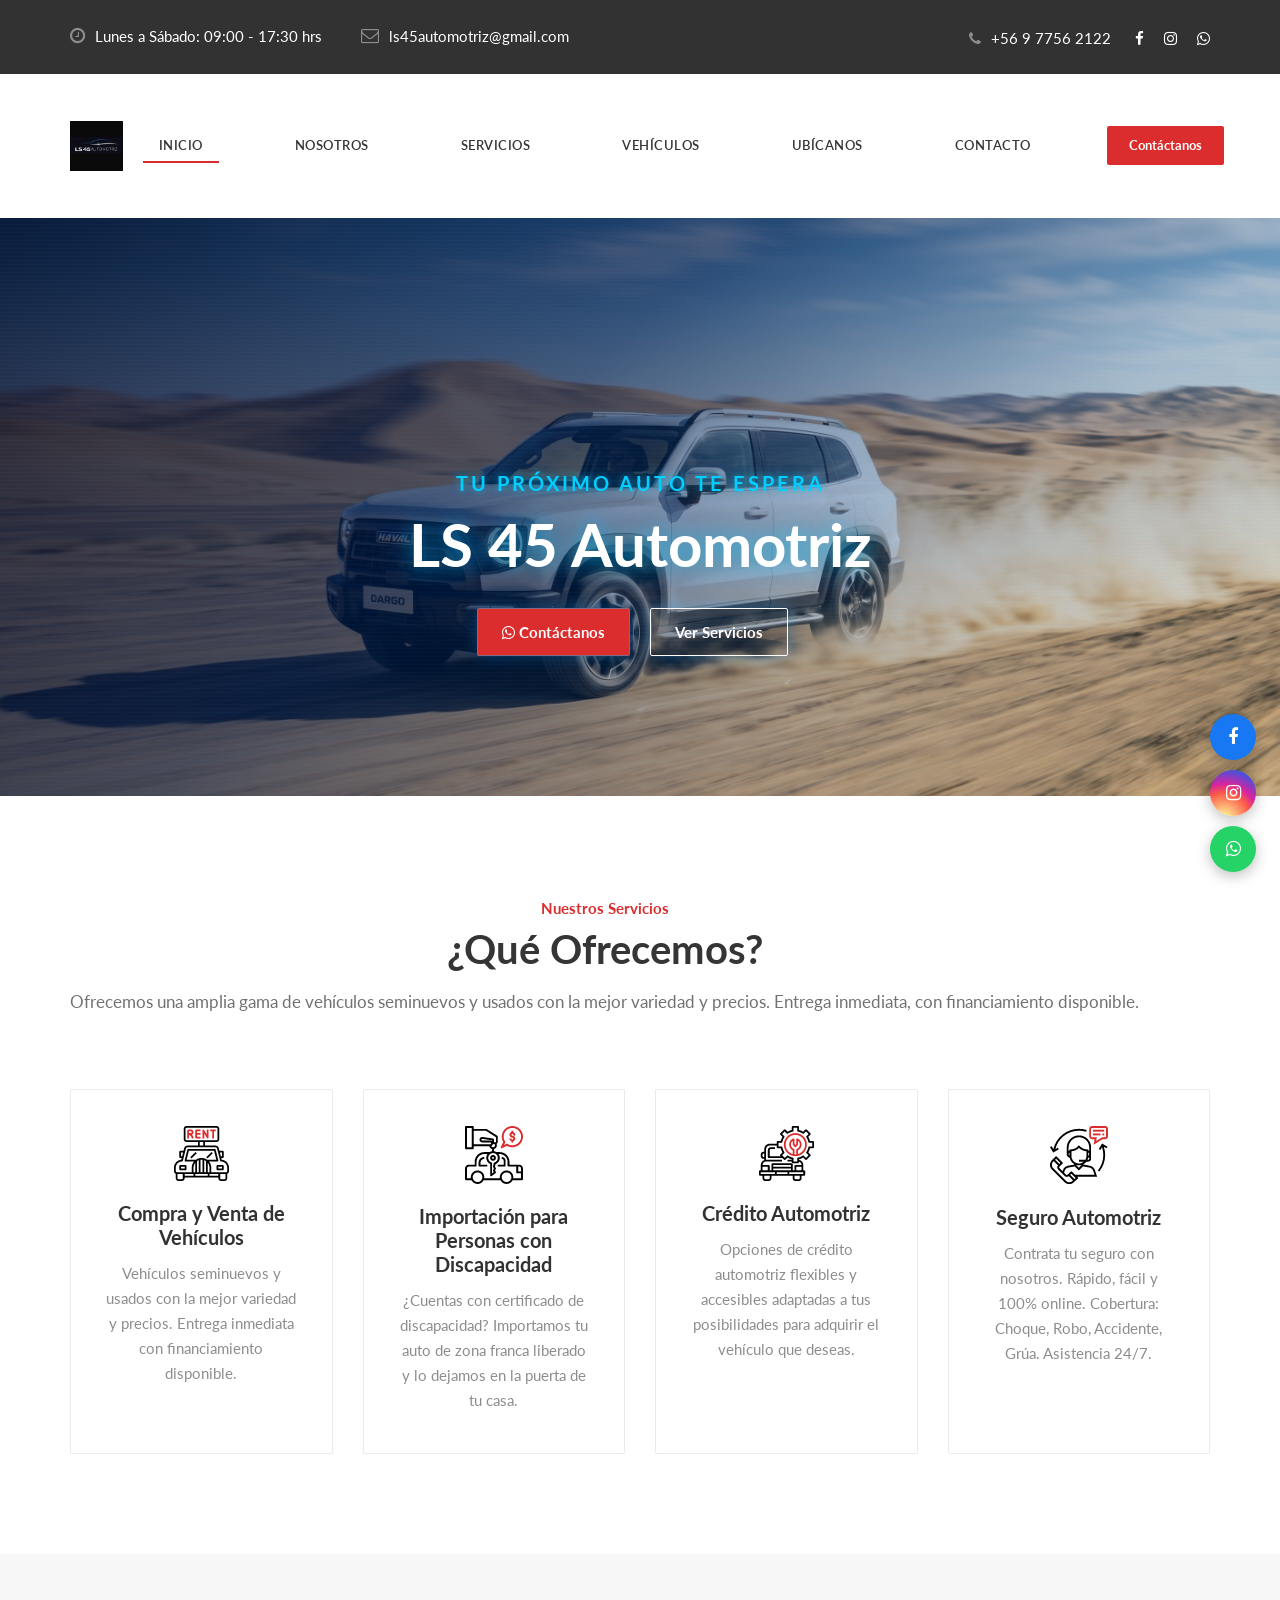
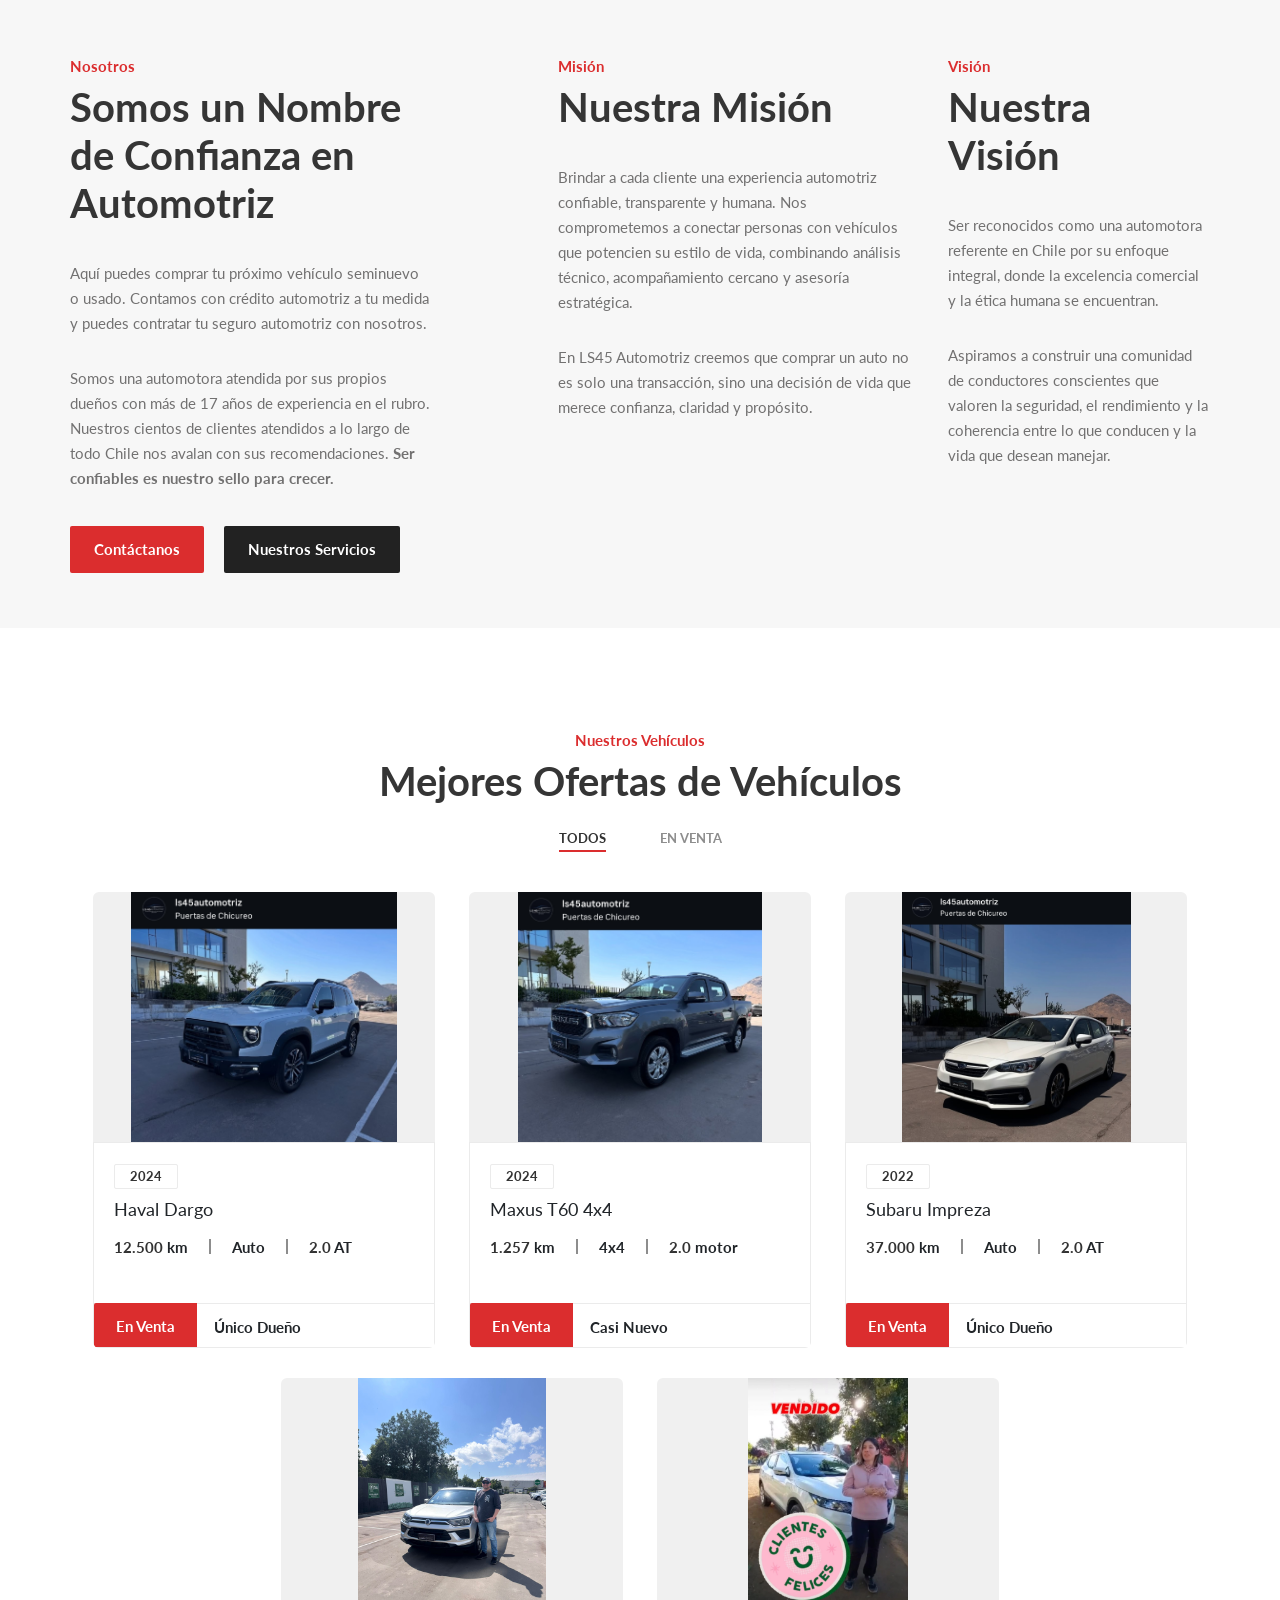
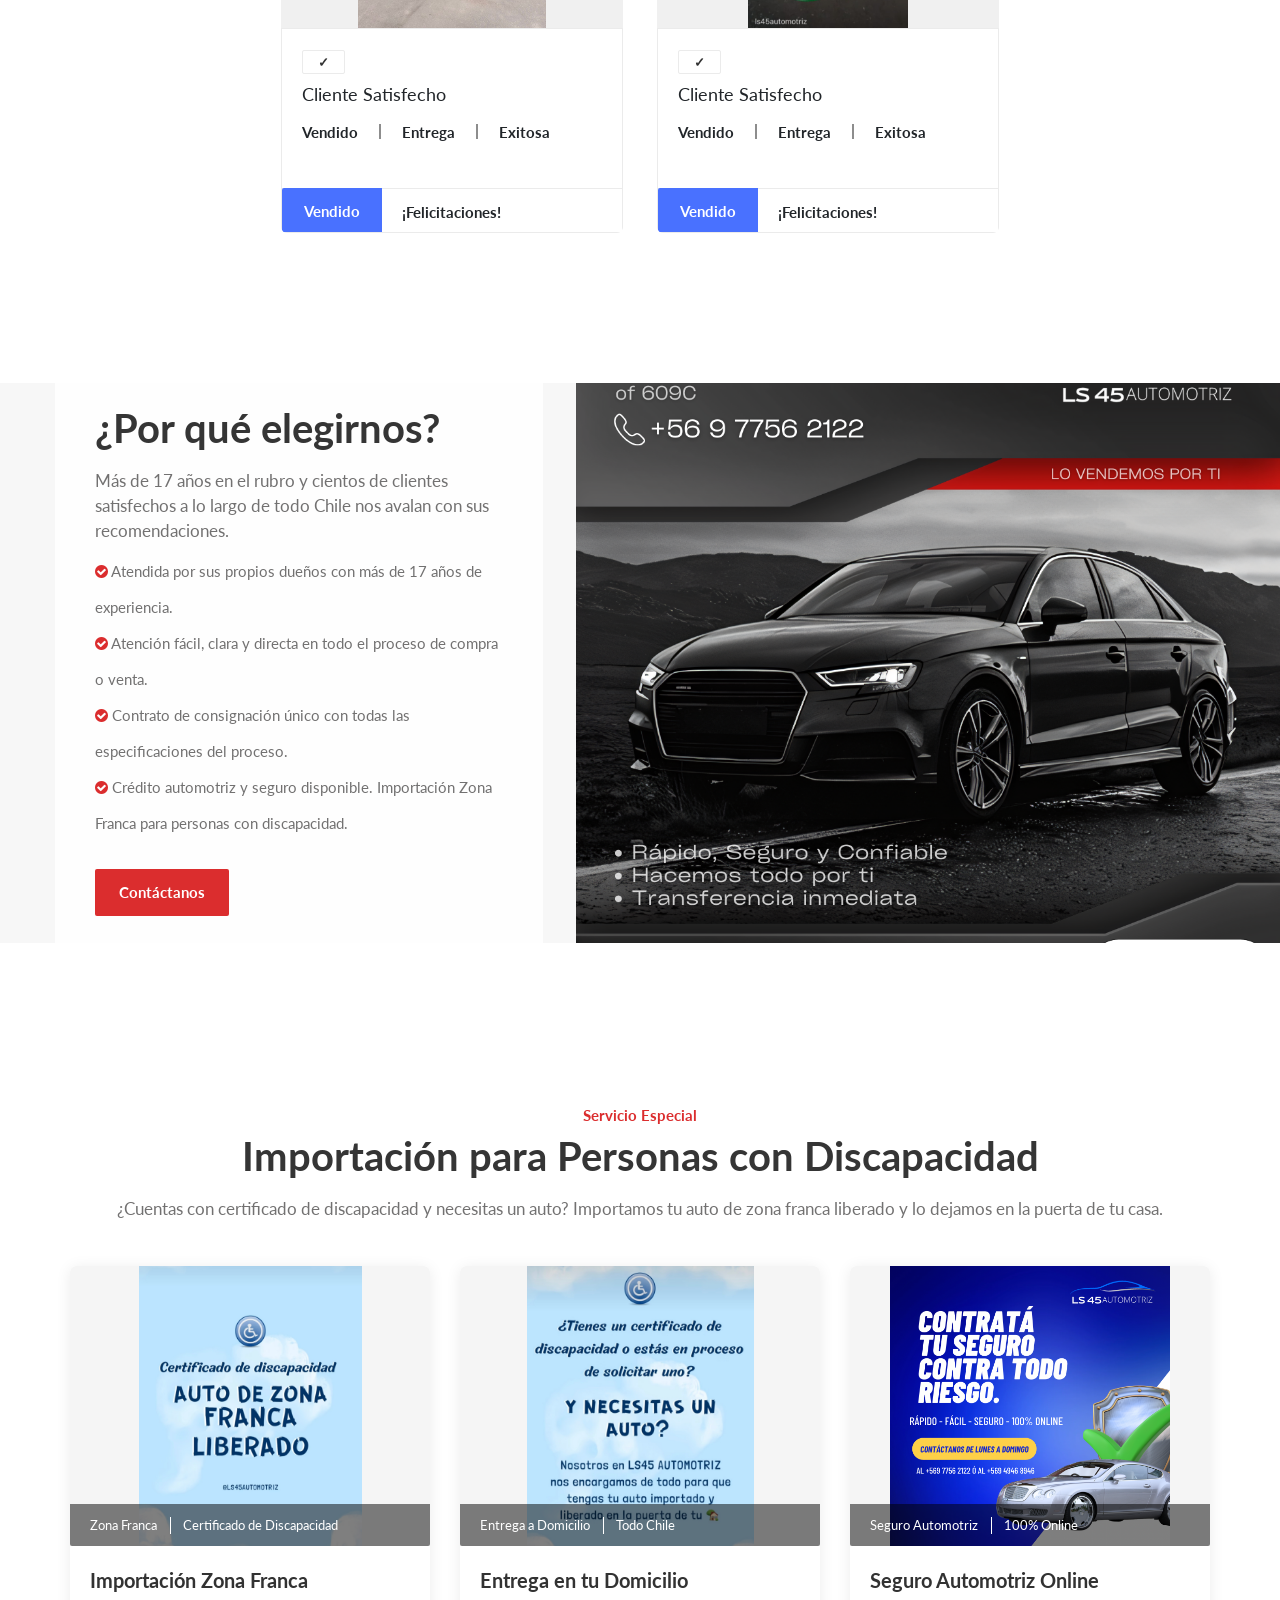
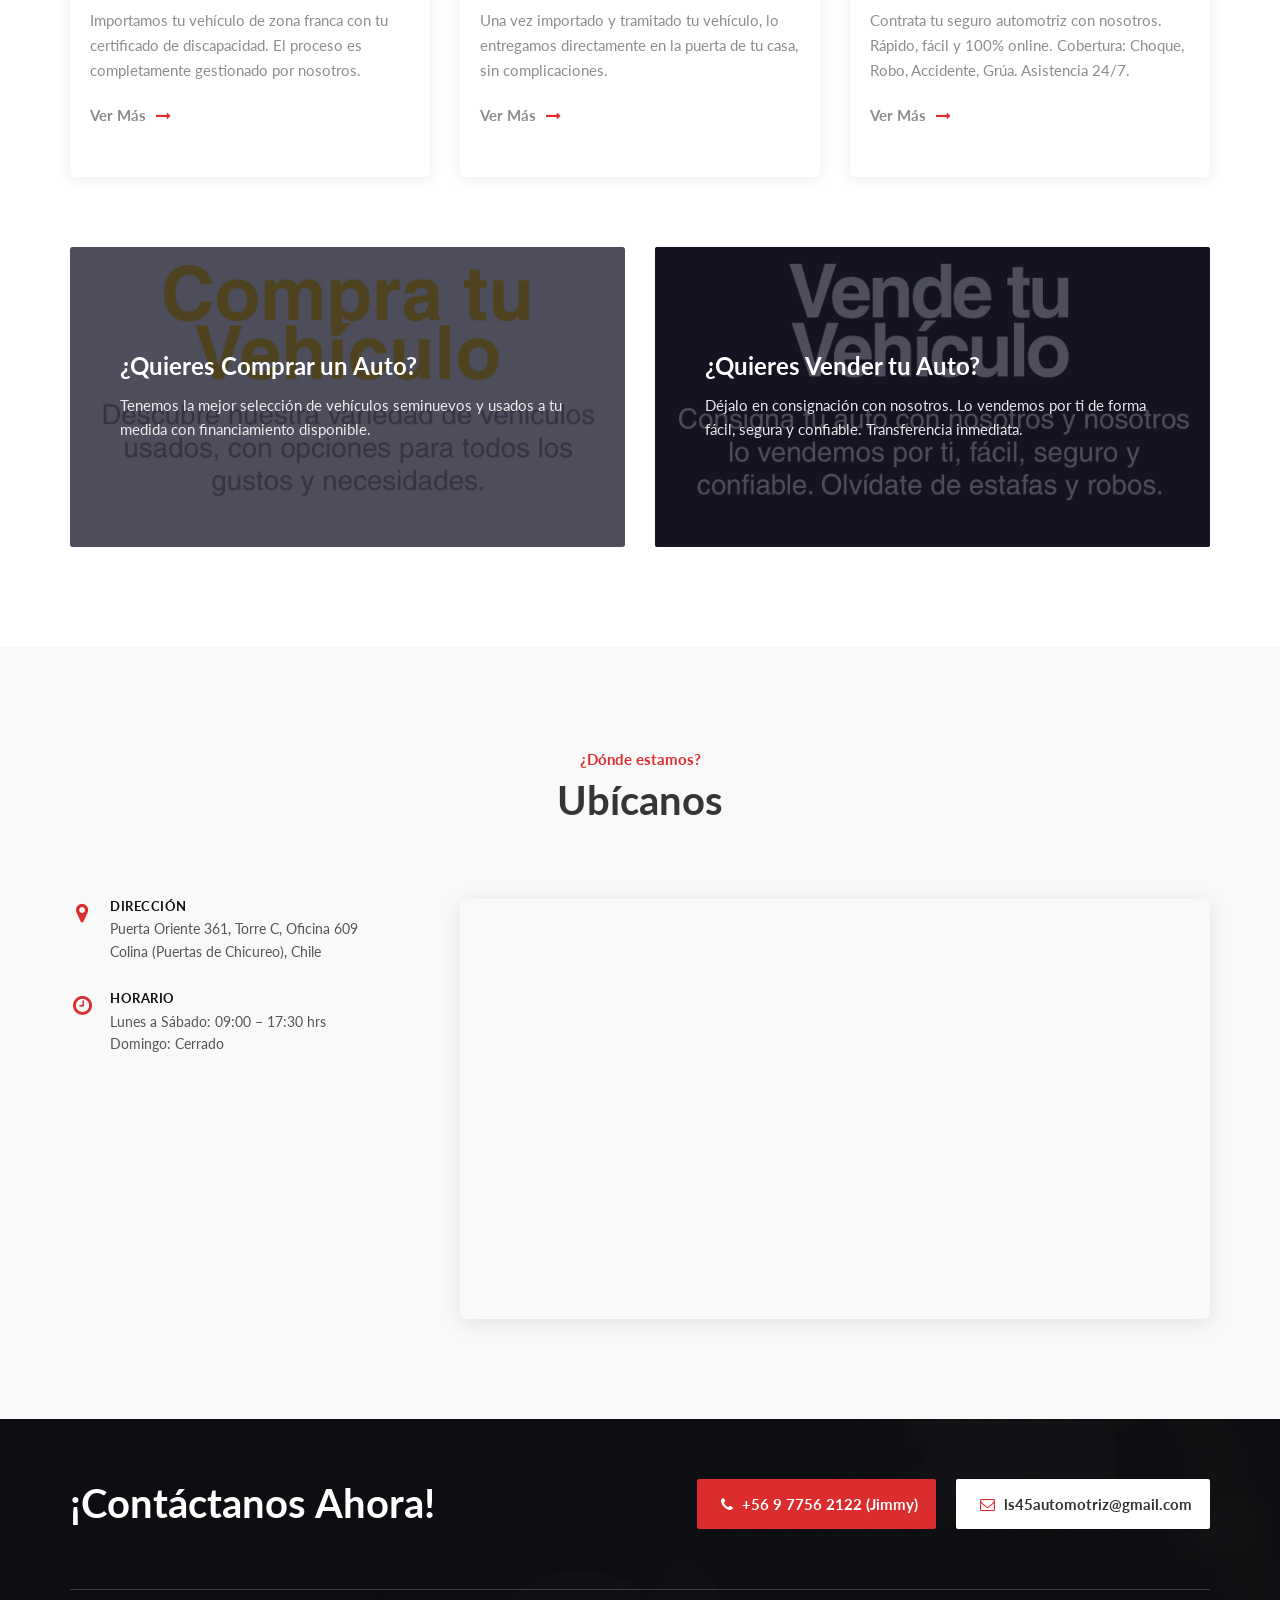
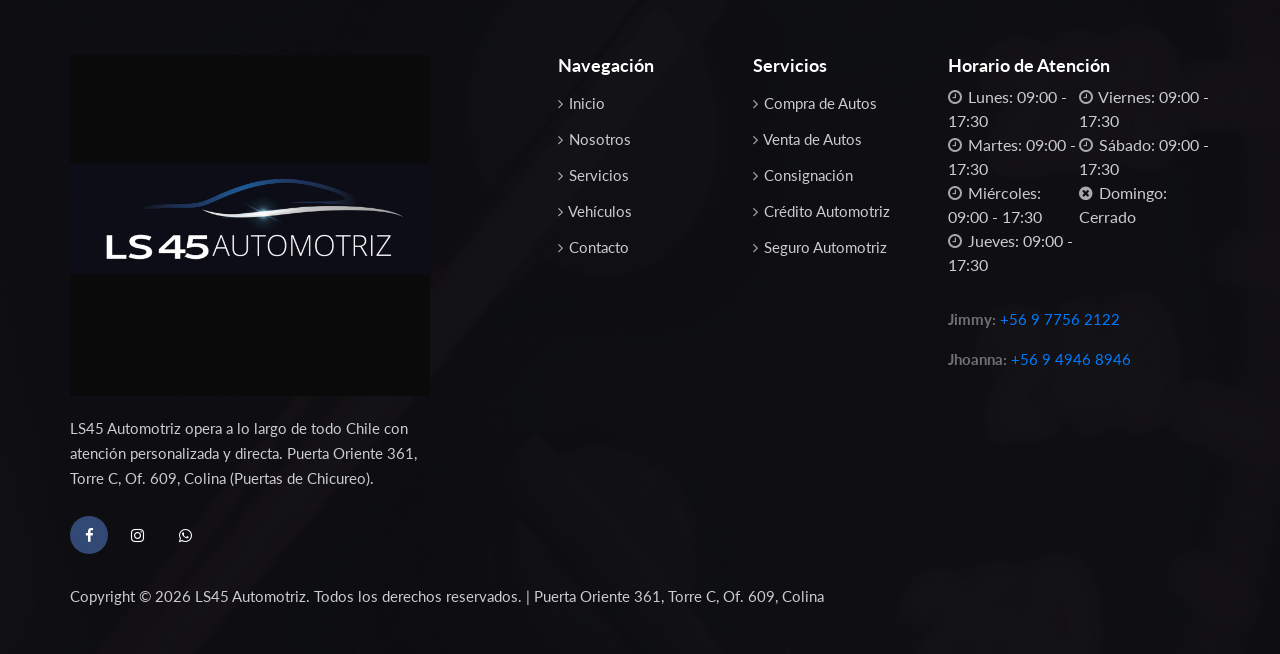
==== index.html @ c8052990 "Para Netlify" ====
<!DOCTYPE html>
<html lang="es">

<head>
    <meta charset="UTF-8">
    <meta name="description" content="LS45 Automotriz - Compra y venta de vehículos seminuevos y usados en Chile">
    <meta name="keywords" content="automotriz, autos, vehículos, seminuevos, usados, Chile, crédito automotriz">
    <meta name="viewport" content="width=device-width, initial-scale=1.0">
    <meta http-equiv="X-UA-Compatible" content="ie=edge">
    <title>LS45 Automotriz</title>

    <!-- Google Font -->
    <link href="https://fonts.googleapis.com/css2?family=Lato:wght@300;400;700;900&display=swap" rel="stylesheet">

    <!-- Css Styles -->
    <link rel="stylesheet" href="css/bootstrap.min.css" type="text/css">
    <link rel="stylesheet" href="css/font-awesome.min.css" type="text/css">
    <link rel="stylesheet" href="css/elegant-icons.css" type="text/css">
    <link rel="stylesheet" href="css/nice-select.css" type="text/css">
    <link rel="stylesheet" href="css/magnific-popup.css" type="text/css">
    <link rel="stylesheet" href="css/jquery-ui.min.css" type="text/css">
    <link rel="stylesheet" href="css/owl.carousel.min.css" type="text/css">
    <link rel="stylesheet" href="css/slicknav.min.css" type="text/css">
    <link rel="stylesheet" href="css/style.css" type="text/css">
    <link rel="stylesheet" href="css/ls45-custom.css" type="text/css">

</head>

<body>
    <!-- Page Preloder -->
    <div id="preloder">
        <div class="loader"></div>
    </div>

    <!-- Offcanvas Menu Begin -->
    <div class="offcanvas-menu-overlay"></div>
    <div class="offcanvas-menu-wrapper">
        <div class="offcanvas__widget">
            <a href="https://wa.me/56977562122"><i class="fa fa-whatsapp"></i></a>
            <a href="mailto:ls45automotriz@gmail.com"><i class="fa fa-envelope-o"></i></a>
        </div>
        <div class="offcanvas__logo">
            <a href="./index.html"><img src="img/logo-empresa.png" alt="LS45 Automotriz"></a>
        </div>
        <div id="mobile-menu-wrap"></div>
        <ul class="offcanvas__widget__add">
            <li><i class="fa fa-clock-o"></i> Lunes a Sábado: 09:00 - 17:30 hrs</li>
            <li><i class="fa fa-envelope-o"></i> ls45automotriz@gmail.com</li>
        </ul>
        <div class="offcanvas__phone__num">
            <i class="fa fa-phone"></i>
            <span>+56 9 7756 2122</span>
        </div>
        <div class="offcanvas__social">
            <a href="https://www.facebook.com/LS45Automotriz" target="_blank"><i class="fa fa-facebook"></i></a>
            <a href="https://www.instagram.com/ls45automotriz" target="_blank"><i class="fa fa-instagram"></i></a>
            <a href="https://wa.me/56977562122" target="_blank"><i class="fa fa-whatsapp"></i></a>
        </div>
    </div>
    <!-- Offcanvas Menu End -->

    <!-- Header Section Begin -->
    <header class="header">
        <div class="header__top">
            <div class="container">
                <div class="row">
                    <div class="col-lg-7">
                        <ul class="header__top__widget">
                            <li><i class="fa fa-clock-o"></i> Lunes a Sábado: 09:00 - 17:30 hrs</li>
                            <li><i class="fa fa-envelope-o"></i> ls45automotriz@gmail.com</li>
                        </ul>
                    </div>
                    <div class="col-lg-5">
                        <div class="header__top__right">
                            <div class="header__top__phone">
                                <i class="fa fa-phone"></i>
                                <span>+56 9 7756 2122</span>
                            </div>
                            <div class="header__top__social">
                                <a href="https://www.facebook.com/LS45Automotriz" target="_blank"><i
                                        class="fa fa-facebook"></i></a>
                                <a href="https://www.instagram.com/ls45automotriz" target="_blank"><i
                                        class="fa fa-instagram"></i></a>
                                <a href="https://wa.me/56977562122" target="_blank"><i class="fa fa-whatsapp"></i></a>
                            </div>
                        </div>
                    </div>
                </div>
            </div>
        </div>
        <div class="container">
            <div class="row">
                <div class="col-lg-2">
                    <div class="header__logo">
                        <a href="./index.html"><img src="img/logo-empresa.png" alt="LS45 Automotriz"></a>
                    </div>
                </div>
                <div class="col-lg-10">
                    <div class="header__nav">
                        <nav class="header__menu">
                            <ul>
                                <li class="active"><a href="#inicio">Inicio</a></li>
                                <li><a href="#nosotros">Nosotros</a></li>
                                <li><a href="#servicios">Servicios</a></li>
                                <li><a href="#vehiculos">Vehículos</a></li>
                                <li><a href="#ubicanos">Ubícanos</a></li>
                                <li><a href="#contacto">Contacto</a></li>
                            </ul>
                        </nav>
                        <div class="header__nav__widget">
                            <a href="https://wa.me/56977562122" target="_blank" class="primary-btn">Contáctanos</a>
                        </div>
                    </div>
                </div>
            </div>
            <div class="canvas__open">
                <span class="fa fa-bars"></span>
            </div>
        </div>
    </header>
    <!-- Header Section End -->

    <!-- Hero Section Begin -->
    <section id="inicio" class="hero spad set-bg" data-setbg="img/hero-bg.png">
        <div class="container">
            <div class="row justify-content-center">
                <div class="col-lg-8 text-center">
                    <div class="hero__text">
                        <div class="hero__text__title">
                            <span>TU PRÓXIMO AUTO TE ESPERA</span>
                            <h2>LS 45 Automotriz</h2>
                        </div>
                        <!-- <div class="hero__text__price">
                            <div class="car-model"><em>"No se trata de autos, se trata de personas"</em></div>
                            <h2>+17<span> años de experiencia</span></h2>
                        </div> -->
                        <a href="https://wa.me/56977562122" target="_blank" class="primary-btn"><i
                                class="fa fa-whatsapp"></i> Contáctanos</a>
                        <a href="#servicios" class="primary-btn more-btn">Ver Servicios</a>
                    </div>
                </div>
            </div>
        </div>
    </section>
    <!-- Hero Section End -->

    <!-- Services Section Begin -->
    <section id="servicios" class="services spad">
        <div class="container">
            <div class="row">
                <div class="col-lg-12">
                    <div class="section-title">
                        <span>Nuestros Servicios</span>
                        <h2>¿Qué Ofrecemos?</h2>
                        <p>Ofrecemos una amplia gama de vehículos seminuevos y usados con la mejor variedad y precios.
                            Entrega inmediata, con financiamiento disponible.</p>
                    </div>
                </div>
            </div>
            <div class="row">
                <div class="col-lg-3 col-md-6 col-sm-6">
                    <div class="services__item">
                        <img src="img/services/services-1.png" alt="Compra y Venta">
                        <h5>Compra y Venta de Vehículos</h5>
                        <p>Vehículos seminuevos y usados con la mejor variedad y precios. Entrega inmediata con
                            financiamiento disponible.</p>
                    </div>
                </div>
                <div class="col-lg-3 col-md-6 col-sm-6">
                    <div class="services__item">
                        <img src="img/services/services-2.png" alt="Importación Zona Franca">
                        <h5>Importación para Personas con Discapacidad</h5>
                        <p>¿Cuentas con certificado de discapacidad? Importamos tu auto de zona franca liberado y lo
                            dejamos en la puerta de tu casa.</p>
                    </div>
                </div>
                <div class="col-lg-3 col-md-6 col-sm-6">
                    <div class="services__item">
                        <img src="img/services/services-3.png" alt="Crédito Automotriz">
                        <h5>Crédito Automotriz</h5>
                        <p>Opciones de crédito automotriz flexibles y accesibles adaptadas a tus posibilidades para
                            adquirir el vehículo que deseas.</p>
                    </div>
                </div>
                <div class="col-lg-3 col-md-6 col-sm-6">
                    <div class="services__item">
                        <img src="img/services/services-4.png" alt="Seguro Automotriz">
                        <h5>Seguro Automotriz</h5>
                        <p>Contrata tu seguro con nosotros. Rápido, fácil y 100% online. Cobertura: Choque, Robo,
                            Accidente, Grúa. Asistencia 24/7.</p>
                    </div>
                </div>
            </div>
        </div>
    </section>
    <!-- Services Section End -->

    <!-- Feature Section Begin (Nosotros) -->
    <section id="nosotros" class="feature spad">
        <div class="container">
            <div class="row">
                <div class="col-lg-4">
                    <div class="feature__text">
                        <div class="section-title">
                            <span>Nosotros</span>
                            <h2>Somos un Nombre de Confianza en Automotriz</h2>
                        </div>
                        <div class="feature__text__desc">
                            <p>Aquí puedes comprar tu próximo vehículo seminuevo o usado. Contamos con crédito
                                automotriz a tu medida y puedes contratar tu seguro automotriz con nosotros.</p>
                            <p>Somos una automotora atendida por sus propios dueños con más de 17 años de experiencia en
                                el rubro. Nuestros cientos de clientes atendidos a lo largo de todo Chile nos avalan con
                                sus recomendaciones. <strong>Ser confiables es nuestro sello para crecer.</strong></p>
                        </div>
                        <div class="feature__text__btn">
                            <a href="#contacto" class="primary-btn">Contáctanos</a>
                            <a href="#servicios" class="primary-btn partner-btn">Nuestros Servicios</a>
                        </div>
                    </div>
                </div>
                <div class="col-lg-4 offset-lg-1">
                    <div class="feature__text">
                        <div class="section-title">
                            <span>Misión</span>
                            <h2>Nuestra Misión</h2>
                        </div>
                        <div class="feature__text__desc">
                            <p>Brindar a cada cliente una experiencia automotriz confiable, transparente y humana. Nos
                                comprometemos a conectar personas con vehículos que potencien su estilo de vida,
                                combinando análisis técnico, acompañamiento cercano y asesoría estratégica.</p>
                            <p>En LS45 Automotriz creemos que comprar un auto no es solo una transacción, sino una
                                decisión de vida que merece confianza, claridad y propósito.</p>
                        </div>
                    </div>
                </div>
                <div class="col-lg-3">
                    <div class="feature__text">
                        <div class="section-title">
                            <span>Visión</span>
                            <h2>Nuestra Visión</h2>
                        </div>
                        <div class="feature__text__desc">
                            <p>Ser reconocidos como una automotora referente en Chile por su enfoque integral, donde la
                                excelencia comercial y la ética humana se encuentran.</p>
                            <p>Aspiramos a construir una comunidad de conductores conscientes que valoren la seguridad,
                                el rendimiento y la coherencia entre lo que conducen y la vida que desean manejar.</p>
                        </div>
                    </div>
                </div>
            </div>
        </div>
    </section>
    <!-- Feature Section End -->

    <!-- Car Section Begin -->
    <section id="vehiculos" class="car spad">
        <div class="container">
            <div class="row">
                <div class="col-lg-12">
                    <div class="section-title">
                        <span>Nuestros Vehículos</span>
                        <h2>Mejores Ofertas de Vehículos</h2>
                    </div>
                    <ul class="filter__controls">
                        <li class="active" data-filter="*">Todos</li>
                        <li data-filter=".sale">En Venta</li>
                    </ul>
                </div>
            </div>
            <div class="car-filter">
                <!-- Haval Dargo -->
                <div class="card-venta mix sale">
                    <a href="img/haval.png" class="car-lightbox car__item" data-mfp-src="img/haval.png" title="Haval Dargo &mdash; 2024 | 12.500 km | 2.0 AT">
                        <div class="car__item__pic">
                            <img src="img/haval.png" alt="Haval Dargo">
                            <div class="car__item__pic__overlay"><i class="fa fa-search-plus"></i></div>
                        </div>
                        <div class="car__item__text">
                            <div class="car__item__text__inner">
                                <div class="label-date">2024</div>
                                <h5>Haval Dargo</h5>
                                <ul>
                                    <li><span>12.500</span> km</li>
                                    <li>Auto</li>
                                    <li><span>2.0</span> AT</li>
                                </ul>
                            </div>
                            <div class="car__item__price">
                                <span class="car-option sale">En Venta</span>
                                <h6>Único Dueño</h6>
                            </div>
                        </div>
                    </a>
                </div>
                <!-- Maxus T60 -->
                <div class="card-venta mix sale">
                    <a href="img/maxus.png" class="car-lightbox car__item" data-mfp-src="img/maxus.png" title="Maxus T60 4x4 &mdash; 2024 | 1.257 km | 2.0">
                        <div class="car__item__pic">
                            <img src="img/maxus.png" alt="Maxus T60">
                            <div class="car__item__pic__overlay"><i class="fa fa-search-plus"></i></div>
                        </div>
                        <div class="car__item__text">
                            <div class="car__item__text__inner">
                                <div class="label-date">2024</div>
                                <h5>Maxus T60 4x4</h5>
                                <ul>
                                    <li><span>1.257</span> km</li>
                                    <li>4x4</li>
                                    <li><span>2.0</span> motor</li>
                                </ul>
                            </div>
                            <div class="car__item__price">
                                <span class="car-option sale">En Venta</span>
                                <h6>Casi Nuevo</h6>
                            </div>
                        </div>
                    </a>
                </div>
                <!-- Subaru Impreza -->
                <div class="card-venta mix sale">
                    <a href="img/subaru.png" class="car-lightbox car__item" data-mfp-src="img/subaru.png" title="Subaru Impreza &mdash; 2022 | 37.000 km | 2.0 AT">
                        <div class="car__item__pic">
                            <img src="img/subaru.png" alt="Subaru Impreza">
                            <div class="car__item__pic__overlay"><i class="fa fa-search-plus"></i></div>
                        </div>
                        <div class="car__item__text">
                            <div class="car__item__text__inner">
                                <div class="label-date">2022</div>
                                <h5>Subaru Impreza</h5>
                                <ul>
                                    <li><span>37.000</span> km</li>
                                    <li>Auto</li>
                                    <li><span>2.0</span> AT</li>
                                </ul>
                            </div>
                            <div class="car__item__price">
                                <span class="car-option sale">En Venta</span>
                                <h6>Único Dueño</h6>
                            </div>
                        </div>
                    </a>
                </div>
                <!-- Cliente 1 -->
                <div class="card-vendido mix">
                    <a href="img/cliente-1.png" class="car-lightbox car__item" data-mfp-src="img/cliente-1.png" title="Cliente Satisfecho &mdash; Entrega Exitosa">
                        <div class="car__item__pic">
                            <img src="img/cliente-1.png" alt="Cliente satisfecho">
                            <div class="car__item__pic__overlay"><i class="fa fa-search-plus"></i></div>
                        </div>
                        <div class="car__item__text">
                            <div class="car__item__text__inner">
                                <div class="label-date">✓</div>
                                <h5>Cliente Satisfecho</h5>
                                <ul>
                                    <li>Vendido</li>
                                    <li>Entrega</li>
                                    <li>Exitosa</li>
                                </ul>
                            </div>
                            <div class="car__item__price">
                                <span class="car-option">Vendido</span>
                                <h6>¡Felicitaciones!</h6>
                            </div>
                        </div>
                    </a>
                </div>
                <!-- Cliente 2 -->
                <div class="card-vendido mix">
                    <a href="img/cliente-2.png" class="car-lightbox car__item" data-mfp-src="img/cliente-2.png" title="Cliente Satisfecho &mdash; Entrega Exitosa">
                        <div class="car__item__pic">
                            <img src="img/cliente-2.png" alt="Cliente satisfecho">
                            <div class="car__item__pic__overlay"><i class="fa fa-search-plus"></i></div>
                        </div>
                        <div class="car__item__text">
                            <div class="car__item__text__inner">
                                <div class="label-date">✓</div>
                                <h5>Cliente Satisfecho</h5>
                                <ul>
                                    <li>Vendido</li>
                                    <li>Entrega</li>
                                    <li>Exitosa</li>
                                </ul>
                            </div>
                            <div class="car__item__price">
                                <span class="car-option">Vendido</span>
                                <h6>¡Felicitaciones!</h6>
                            </div>
                        </div>
                    </a>
                </div>
            </div>
        </div>
    </section>
    <!-- Car Section End -->

    <!-- Chooseus Section Begin -->
    <section class="chooseus spad">
        <div class="container">
            <div class="row">
                <div class="col-lg-5">
                    <div class="chooseus__text">
                        <div class="section-title">
                            <h2>¿Por qué elegirnos?</h2>
                            <p>Más de 17 años en el rubro y cientos de clientes satisfechos a lo largo de todo Chile nos
                                avalan con sus recomendaciones.</p>
                        </div>
                        <ul>
                            <li><i class="fa fa-check-circle"></i> Atendida por sus propios dueños con más de 17 años de
                                experiencia.</li>
                            <li><i class="fa fa-check-circle"></i> Atención fácil, clara y directa en todo el proceso de
                                compra o venta.</li>
                            <li><i class="fa fa-check-circle"></i> Contrato de consignación único con todas las
                                especificaciones del proceso.</li>
                            <li><i class="fa fa-check-circle"></i> Crédito automotriz y seguro disponible. Importación
                                Zona Franca para personas con discapacidad.</li>
                        </ul>
                        <a href="#contacto" class="primary-btn">Contáctanos</a>
                    </div>
                </div>
            </div>
        </div>
        <div class="chooseus__video set-bg" data-setbg="img/chooseus.png"></div>
    </section>
    <!-- Chooseus Section End -->

    <!-- Importación Zona Franca Section Begin -->
    <section id="importacion" class="latest spad">
        <div class="container">
            <div class="row">
                <div class="col-lg-12">
                    <div class="section-title">
                        <span>Servicio Especial</span>
                        <h2>Importación para Personas con Discapacidad</h2>
                        <p>¿Cuentas con certificado de discapacidad y necesitas un auto? Importamos tu auto de zona
                            franca liberado y lo dejamos en la puerta de tu casa.</p>
                    </div>
                </div>
            </div>
            <div class="row">
                <div class="col-lg-4 col-md-6">
                    <div class="latest__blog__item">
                        <div class="latest__blog__item__pic set-bg" data-setbg="img/zona-franca-1.png">
                            <ul>
                                <li>Zona Franca</li>
                                <li>Certificado de Discapacidad</li>
                            </ul>
                        </div>
                        <div class="latest__blog__item__text">
                            <h5>Importación Zona Franca</h5>
                            <p>Importamos tu vehículo de zona franca con tu certificado de discapacidad. El proceso es
                                completamente gestionado por nosotros.</p>
                            <a href="#contacto">Ver Más <i class="fa fa-long-arrow-right"></i></a>
                        </div>
                    </div>
                </div>
                <div class="col-lg-4 col-md-6">
                    <div class="latest__blog__item">
                        <div class="latest__blog__item__pic set-bg" data-setbg="img/zona-franca-2.png">
                            <ul>
                                <li>Entrega a Domicilio</li>
                                <li>Todo Chile</li>
                            </ul>
                        </div>
                        <div class="latest__blog__item__text">
                            <h5>Entrega en tu Domicilio</h5>
                            <p>Una vez importado y tramitado tu vehículo, lo entregamos directamente en la puerta de tu
                                casa, sin complicaciones.</p>
                            <a href="#contacto">Ver Más <i class="fa fa-long-arrow-right"></i></a>
                        </div>
                    </div>
                </div>
                <div class="col-lg-4 col-md-6">
                    <div class="latest__blog__item">
                        <div class="latest__blog__item__pic set-bg" data-setbg="img/contrata-tu-seguro.png">
                            <ul>
                                <li>Seguro Automotriz</li>
                                <li>100% Online</li>
                            </ul>
                        </div>
                        <div class="latest__blog__item__text">
                            <h5>Seguro Automotriz Online</h5>
                            <p>Contrata tu seguro automotriz con nosotros. Rápido, fácil y 100% online. Cobertura:
                                Choque, Robo, Accidente, Grúa. Asistencia 24/7.</p>
                            <a href="#contacto">Ver Más <i class="fa fa-long-arrow-right"></i></a>
                        </div>
                    </div>
                </div>
            </div>
        </div>
    </section>
    <!-- Importación Zona Franca Section End -->

    <!-- CTA Begin -->
    <div class="cta">
        <div class="container">
            <div class="row">
                <div class="col-lg-6 col-md-6">
                    <div class="cta__item set-bg" data-setbg="img/cta/compra-tu-vehiculo.png">
                        <h4>¿Quieres Comprar un Auto?</h4>
                        <p>Tenemos la mejor selección de vehículos seminuevos y usados a tu medida con financiamiento
                            disponible.</p>
                    </div>
                </div>
                <div class="col-lg-6 col-md-6">
                    <div class="cta__item set-bg" data-setbg="img/cta/vende-tu-vehiculo.png">
                        <h4>¿Quieres Vender tu Auto?</h4>
                        <p>Déjalo en consignación con nosotros. Lo vendemos por ti de forma fácil, segura y confiable.
                            Transferencia inmediata.</p>
                    </div>
                </div>
            </div>
        </div>
    </div>
    <!-- CTA End -->

    <!-- Ubícanos Section Begin -->
    <section id="ubicanos" class="ubicanos spad">
        <div class="container">
            <div class="row">
                <div class="col-lg-12">
                    <div class="section-title">
                        <span>¿Dónde estamos?</span>
                        <h2>Ubícanos</h2>
                    </div>
                </div>
            </div>
            <div class="row align-items-start">
                <div class="col-lg-4 col-md-5">
                    <div class="ubicanos__info">
                        <div class="ubicanos__info__item">
                            <i class="fa fa-map-marker"></i>
                            <div>
                                <h6>Dirección</h6>
                                <p>Puerta Oriente 361, Torre C, Oficina 609<br>Colina (Puertas de Chicureo), Chile</p>
                            </div>
                        </div>
                        <div class="ubicanos__info__item">
                            <i class="fa fa-clock-o"></i>
                            <div>
                                <h6>Horario</h6>
                                <p>Lunes a Sábado: 09:00 – 17:30 hrs<br>Domingo: Cerrado</p>
                            </div>
                        </div>
                    </div>
                </div>
                <div class="col-lg-8 col-md-7">
                    <div class="ubicanos__map">
                        <iframe
                            src="https://www.google.com/maps/embed?pb=!1m18!1m12!1m3!1d3328.0!2d-70.6!3d-33.1!2m3!1f0!2f0!3f0!3m2!1i1024!2i768!4f13.1!3m3!1m2!1s0x0%3A0x0!2sPuerta+Oriente+361+Torre+C+Oficina+609+Colina+Chile!5e0!3m2!1ses!2scl!4v1"
                            width="100%"
                            height="420"
                            style="border:0;"
                            allowfullscreen=""
                            loading="lazy">
                        </iframe>
                    </div>
                </div>
            </div>
        </div>
    </section>
    <!-- Ubícanos Section End -->

    <!-- Footer Section Begin -->
    <footer id="contacto" class="footer set-bg" data-setbg="img/footer-bg.png"
        style="background-image: url('img/footer-bg.png'); background-size: cover; background-position: center;">
        <div class="container">
            <div class="footer__contact">
                <div class="row">
                    <div class="col-lg-6 col-md-6">
                        <div class="footer__contact__title">
                            <h2>¡Contáctanos Ahora!</h2>
                        </div>
                    </div>
                    <div class="col-lg-6 col-md-6">
                        <div class="footer__contact__option">
                            <div class="option__item"><i class="fa fa-phone"></i> +56 9 7756 2122 (Jimmy)</div>
                            <div class="option__item email"><i class="fa fa-envelope-o"></i> ls45automotriz@gmail.com
                            </div>
                        </div>
                    </div>
                </div>
            </div>
            <div class="row">
                <div class="col-lg-4 col-md-4">
                    <div class="footer__about">
                        <div class="footer__logo">
                            <a href="#"><img src="img/logo-empresa.png" alt="LS45 Automotriz"></a>
                        </div>
                        <p>LS45 Automotriz opera a lo largo de todo Chile con atención personalizada y directa. Puerta
                            Oriente 361, Torre C, Of. 609, Colina (Puertas de Chicureo).</p>
                        <div class="footer__social">
                            <a href="https://www.facebook.com/LS45Automotriz" target="_blank" class="facebook"><i
                                    class="fa fa-facebook"></i></a>
                            <a href="https://www.instagram.com/ls45automotriz" target="_blank"><i
                                    class="fa fa-instagram"></i></a>
                            <a href="https://wa.me/56977562122" target="_blank"><i class="fa fa-whatsapp"></i></a>
                        </div>
                    </div>
                </div>
                <div class="col-lg-2 offset-lg-1 col-md-3">
                    <div class="footer__widget">
                        <h5>Navegación</h5>
                        <ul>
                            <li><a href="#inicio"><i class="fa fa-angle-right"></i> Inicio</a></li>
                            <li><a href="#nosotros"><i class="fa fa-angle-right"></i> Nosotros</a></li>
                            <li><a href="#servicios"><i class="fa fa-angle-right"></i> Servicios</a></li>
                            <li><a href="#vehiculos"><i class="fa fa-angle-right"></i> Vehículos</a></li>
                            <li><a href="#contacto"><i class="fa fa-angle-right"></i> Contacto</a></li>
                        </ul>
                    </div>
                </div>
                <div class="col-lg-2 col-md-3">
                    <div class="footer__widget">
                        <h5>Servicios</h5>
                        <ul>
                            <li><a href="#servicios"><i class="fa fa-angle-right"></i> Compra de Autos</a></li>
                            <li><a href="#servicios"><i class="fa fa-angle-right"></i> Venta de Autos</a></li>
                            <li><a href="#servicios"><i class="fa fa-angle-right"></i> Consignación</a></li>
                            <li><a href="#servicios"><i class="fa fa-angle-right"></i> Crédito Automotriz</a></li>
                            <li><a href="#servicios"><i class="fa fa-angle-right"></i> Seguro Automotriz</a></li>
                        </ul>
                    </div>
                </div>
                <div class="col-lg-3 col-md-6">
                    <div class="footer__brand">
                        <h5>Horario de Atención</h5>
                        <ul>
                            <li><i class="fa fa-clock-o"></i> Lunes: 09:00 - 17:30</li>
                            <li><i class="fa fa-clock-o"></i> Martes: 09:00 - 17:30</li>
                            <li><i class="fa fa-clock-o"></i> Miércoles: 09:00 - 17:30</li>
                            <li><i class="fa fa-clock-o"></i> Jueves: 09:00 - 17:30</li>
                        </ul>
                        <ul>
                            <li><i class="fa fa-clock-o"></i> Viernes: 09:00 - 17:30</li>
                            <li><i class="fa fa-clock-o"></i> Sábado: 09:00 - 17:30</li>
                            <li><i class="fa fa-times-circle"></i> Domingo: Cerrado</li>
                        </ul>
                        <br>

                    </div>
                    <p><strong>Jimmy:</strong> <a href="https://wa.me/56977562122">+56 9 7756 2122</a></p>
                    <p><strong>Jhoanna:</strong> <a href="https://wa.me/56949468946">+56 9 4946 8946</a></p>
                </div>
            </div>
            <div class="footer__copyright__text">
                <p>Copyright &copy; 2026 LS45 Automotriz. Todos los derechos reservados. | Puerta Oriente 361, Torre C,
                    Of. 609, Colina</p>
            </div>
        </div>
    </footer>
    <!-- Footer Section End -->

    <!-- Floating Social Buttons Begin -->
    <div class="float-social">
        <a href="https://www.facebook.com/LS45Automotriz" target="_blank" class="float-social__btn float-social__facebook" title="Facebook">
            <i class="fa fa-facebook"></i>
        </a>
        <a href="https://www.instagram.com/ls45automotriz" target="_blank" class="float-social__btn float-social__instagram" title="Instagram">
            <i class="fa fa-instagram"></i>
        </a>
        <a href="https://wa.me/56977562122" target="_blank" class="float-social__btn float-social__whatsapp" title="WhatsApp">
            <i class="fa fa-whatsapp"></i>
        </a>
    </div>
    <!-- Floating Social Buttons End -->

    <!-- Search Begin -->
    <div class="search-model">
        <div class="h-100 d-flex align-items-center justify-content-center">
            <div class="search-close-switch">+</div>
            <form class="search-model-form">
                <input type="text" id="search-input" placeholder="Buscar aquí.....">
            </form>
        </div>
    </div>
    <!-- Search End -->

    <!-- Js Plugins -->
    <script src="js/jquery-3.3.1.min.js"></script>
    <script src="js/bootstrap.min.js"></script>
    <script src="js/jquery.nice-select.min.js"></script>
    <script src="js/jquery-ui.min.js"></script>
    <script src="js/jquery.magnific-popup.min.js"></script>
    <script src="js/mixitup.min.js"></script>
    <script src="js/jquery.slicknav.js"></script>
    <script src="js/owl.carousel.min.js"></script>
    <script src="js/main.js"></script>
</body>

</html>
---- css/elegant-icons.css ----
@font-face {
	font-family: 'ElegantIcons';
	src:url('../fonts/ElegantIcons.eot');
	src:url('../fonts/ElegantIcons.eot?#iefix') format('embedded-opentype'),
		url('../fonts/ElegantIcons.woff') format('woff'),
		url('../fonts/ElegantIcons.ttf') format('truetype'),
		url('../fonts/ElegantIcons.svg#ElegantIcons') format('svg');
	font-weight: normal;
	font-style: normal;
}

/* Use the following CSS code if you want to use data attributes for inserting your icons */
[data-icon]:before {
	font-family: 'ElegantIcons';
	content: attr(data-icon);
	speak: none;
	font-weight: normal;
	font-variant: normal;
	text-transform: none;
	line-height: 1;
	-webkit-font-smoothing: antialiased;
	-moz-osx-font-smoothing: grayscale;
}

/* Use the following CSS code if you want to have a class per icon */
/*
Instead of a list of all class selectors,
you can use the generic selector below, but it's slower:
[class*="your-class-prefix"] {
*/
.arrow_up, .arrow_down, .arrow_left, .arrow_right, .arrow_left-up, .arrow_right-up, .arrow_right-down, .arrow_left-down, .arrow-up-down, .arrow_up-down_alt, .arrow_left-right_alt, .arrow_left-right, .arrow_expand_alt2, .arrow_expand_alt, .arrow_condense, .arrow_expand, .arrow_move, .arrow_carrot-up, .arrow_carrot-down, .arrow_carrot-left, .arrow_carrot-right, .arrow_carrot-2up, .arrow_carrot-2down, .arrow_carrot-2left, .arrow_carrot-2right, .arrow_carrot-up_alt2, .arrow_carrot-down_alt2, .arrow_carrot-left_alt2, .arrow_carrot-right_alt2, .arrow_carrot-2up_alt2, .arrow_carrot-2down_alt2, .arrow_carrot-2left_alt2, .arrow_carrot-2right_alt2, .arrow_triangle-up, .arrow_triangle-down, .arrow_triangle-left, .arrow_triangle-right, .arrow_triangle-up_alt2, .arrow_triangle-down_alt2, .arrow_triangle-left_alt2, .arrow_triangle-right_alt2, .arrow_back, .icon_minus-06, .icon_plus, .icon_close, .icon_check, .icon_minus_alt2, .icon_plus_alt2, .icon_close_alt2, .icon_check_alt2, .icon_zoom-out_alt, .icon_zoom-in_alt, .icon_search, .icon_box-empty, .icon_box-selected, .icon_minus-box, .icon_plus-box, .icon_box-checked, .icon_circle-empty, .icon_circle-slelected, .icon_stop_alt2, .icon_stop, .icon_pause_alt2, .icon_pause, .icon_menu, .icon_menu-square_alt2, .icon_menu-circle_alt2, .icon_ul, .icon_ol, .icon_adjust-horiz, .icon_adjust-vert, .icon_document_alt, .icon_documents_alt, .icon_pencil, .icon_pencil-edit_alt, .icon_pencil-edit, .icon_folder-alt, .icon_folder-open_alt, .icon_folder-add_alt, .icon_info_alt, .icon_error-oct_alt, .icon_error-circle_alt, .icon_error-triangle_alt, .icon_question_alt2, .icon_question, .icon_comment_alt, .icon_chat_alt, .icon_vol-mute_alt, .icon_volume-low_alt, .icon_volume-high_alt, .icon_quotations, .icon_quotations_alt2, .icon_clock_alt, .icon_lock_alt, .icon_lock-open_alt, .icon_key_alt, .icon_cloud_alt, .icon_cloud-upload_alt, .icon_cloud-download_alt, .icon_image, .icon_images, .icon_lightbulb_alt, .icon_gift_alt, .icon_house_alt, .icon_genius, .icon_mobile, .icon_tablet, .icon_laptop, .icon_desktop, .icon_camera_alt, .icon_mail_alt, .icon_cone_alt, .icon_ribbon_alt, .icon_bag_alt, .icon_creditcard, .icon_cart_alt, .icon_paperclip, .icon_tag_alt, .icon_tags_alt, .icon_trash_alt, .icon_cursor_alt, .icon_mic_alt, .icon_compass_alt, .icon_pin_alt, .icon_pushpin_alt, .icon_map_alt, .icon_drawer_alt, .icon_toolbox_alt, .icon_book_alt, .icon_calendar, .icon_film, .icon_table, .icon_contacts_alt, .icon_headphones, .icon_lifesaver, .icon_piechart, .icon_refresh, .icon_link_alt, .icon_link, .icon_loading, .icon_blocked, .icon_archive_alt, .icon_heart_alt, .icon_star_alt, .icon_star-half_alt, .icon_star, .icon_star-half, .icon_tools, .icon_tool, .icon_cog, .icon_cogs, .arrow_up_alt, .arrow_down_alt, .arrow_left_alt, .arrow_right_alt, .arrow_left-up_alt, .arrow_right-up_alt, .arrow_right-down_alt, .arrow_left-down_alt, .arrow_condense_alt, .arrow_expand_alt3, .arrow_carrot_up_alt, .arrow_carrot-down_alt, .arrow_carrot-left_alt, .arrow_carrot-right_alt, .arrow_carrot-2up_alt, .arrow_carrot-2dwnn_alt, .arrow_carrot-2left_alt, .arrow_carrot-2right_alt, .arrow_triangle-up_alt, .arrow_triangle-down_alt, .arrow_triangle-left_alt, .arrow_triangle-right_alt, .icon_minus_alt, .icon_plus_alt, .icon_close_alt, .icon_check_alt, .icon_zoom-out, .icon_zoom-in, .icon_stop_alt, .icon_menu-square_alt, .icon_menu-circle_alt, .icon_document, .icon_documents, .icon_pencil_alt, .icon_folder, .icon_folder-open, .icon_folder-add, .icon_folder_upload, .icon_folder_download, .icon_info, .icon_error-circle, .icon_error-oct, .icon_error-triangle, .icon_question_alt, .icon_comment, .icon_chat, .icon_vol-mute, .icon_volume-low, .icon_volume-high, .icon_quotations_alt, .icon_clock, .icon_lock, .icon_lock-open, .icon_key, .icon_cloud, .icon_cloud-upload, .icon_cloud-download, .icon_lightbulb, .icon_gift, .icon_house, .icon_camera, .icon_mail, .icon_cone, .icon_ribbon, .icon_bag, .icon_cart, .icon_tag, .icon_tags, .icon_trash, .icon_cursor, .icon_mic, .icon_compass, .icon_pin, .icon_pushpin, .icon_map, .icon_drawer, .icon_toolbox, .icon_book, .icon_contacts, .icon_archive, .icon_heart, .icon_profile, .icon_group, .icon_grid-2x2, .icon_grid-3x3, .icon_music, .icon_pause_alt, .icon_phone, .icon_upload, .icon_download, .social_facebook, .social_twitter, .social_pinterest, .social_googleplus, .social_tumblr, .social_tumbleupon, .social_wordpress, .social_instagram, .social_dribbble, .social_vimeo, .social_linkedin, .social_rss, .social_deviantart, .social_share, .social_myspace, .social_skype, .social_youtube, .social_picassa, .social_googledrive, .social_flickr, .social_blogger, .social_spotify, .social_delicious, .social_facebook_circle, .social_twitter_circle, .social_pinterest_circle, .social_googleplus_circle, .social_tumblr_circle, .social_stumbleupon_circle, .social_wordpress_circle, .social_instagram_circle, .social_dribbble_circle, .social_vimeo_circle, .social_linkedin_circle, .social_rss_circle, .social_deviantart_circle, .social_share_circle, .social_myspace_circle, .social_skype_circle, .social_youtube_circle, .social_picassa_circle, .social_googledrive_alt2, .social_flickr_circle, .social_blogger_circle, .social_spotify_circle, .social_delicious_circle, .social_facebook_square, .social_twitter_square, .social_pinterest_square, .social_googleplus_square, .social_tumblr_square, .social_stumbleupon_square, .social_wordpress_square, .social_instagram_square, .social_dribbble_square, .social_vimeo_square, .social_linkedin_square, .social_rss_square, .social_deviantart_square, .social_share_square, .social_myspace_square, .social_skype_square, .social_youtube_square, .social_picassa_square, .social_googledrive_square, .social_flickr_square, .social_blogger_square, .social_spotify_square, .social_delicious_square, .icon_printer, .icon_calulator, .icon_building, .icon_floppy, .icon_drive, .icon_search-2, .icon_id, .icon_id-2, .icon_puzzle, .icon_like, .icon_dislike, .icon_mug, .icon_currency, .icon_wallet, .icon_pens, .icon_easel, .icon_flowchart, .icon_datareport, .icon_briefcase, .icon_shield, .icon_percent, .icon_globe, .icon_globe-2, .icon_target, .icon_hourglass, .icon_balance, .icon_rook, .icon_printer-alt, .icon_calculator_alt, .icon_building_alt, .icon_floppy_alt, .icon_drive_alt, .icon_search_alt, .icon_id_alt, .icon_id-2_alt, .icon_puzzle_alt, .icon_like_alt, .icon_dislike_alt, .icon_mug_alt, .icon_currency_alt, .icon_wallet_alt, .icon_pens_alt, .icon_easel_alt, .icon_flowchart_alt, .icon_datareport_alt, .icon_briefcase_alt, .icon_shield_alt, .icon_percent_alt, .icon_globe_alt, .icon_clipboard {
	font-family: 'ElegantIcons';
	speak: none;
	font-style: normal;
	font-weight: normal;
	font-variant: normal;
	text-transform: none;
	line-height: 1;
	-webkit-font-smoothing: antialiased;
}
.arrow_up:before {
	content: "\21";
}
.arrow_down:before {
	content: "\22";
}
.arrow_left:before {
	content: "\23";
}
.arrow_right:before {
	content: "\24";
}
.arrow_left-up:before {
	content: "\25";
}
.arrow_right-up:before {
	content: "\26";
}
.arrow_right-down:before {
	content: "\27";
}
.arrow_left-down:before {
	content: "\28";
}
.arrow-up-down:before {
	content: "\29";
}
.arrow_up-down_alt:before {
	content: "\2a";
}
.arrow_left-right_alt:before {
	content: "\2b";
}
.arrow_left-right:before {
	content: "\2c";
}
.arrow_expand_alt2:before {
	content: "\2d";
}
.arrow_expand_alt:before {
	content: "\2e";
}
.arrow_condense:before {
	content: "\2f";
}
.arrow_expand:before {
	content: "\30";
}
.arrow_move:before {
	content: "\31";
}
.arrow_carrot-up:before {
	content: "\32";
}
.arrow_carrot-down:before {
	content: "\33";
}
.arrow_carrot-left:before {
	content: "\34";
}
.arrow_carrot-right:before {
	content: "\35";
}
.arrow_carrot-2up:before {
	content: "\36";
}
.arrow_carrot-2down:before {
	content: "\37";
}
.arrow_carrot-2left:before {
	content: "\38";
}
.arrow_carrot-2right:before {
	content: "\39";
}
.arrow_carrot-up_alt2:before {
	content: "\3a";
}
.arrow_carrot-down_alt2:before {
	content: "\3b";
}
.arrow_carrot-left_alt2:before {
	content: "\3c";
}
.arrow_carrot-right_alt2:before {
	content: "\3d";
}
.arrow_carrot-2up_alt2:before {
	content: "\3e";
}
.arrow_carrot-2down_alt2:before {
	content: "\3f";
}
.arrow_carrot-2left_alt2:before {
	content: "\40";
}
.arrow_carrot-2right_alt2:before {
	content: "\41";
}
.arrow_triangle-up:before {
	content: "\42";
}
.arrow_triangle-down:before {
	content: "\43";
}
.arrow_triangle-left:before {
	content: "\44";
}
.arrow_triangle-right:before {
	content: "\45";
}
.arrow_triangle-up_alt2:before {
	content: "\46";
}
.arrow_triangle-down_alt2:before {
	content: "\47";
}
.arrow_triangle-left_alt2:before {
	content: "\48";
}
.arrow_triangle-right_alt2:before {
	content: "\49";
}
.arrow_back:before {
	content: "\4a";
}
.icon_minus-06:before {
	content: "\4b";
}
.icon_plus:before {
	content: "\4c";
}
.icon_close:before {
	content: "\4d";
}
.icon_check:before {
	content: "\4e";
}
.icon_minus_alt2:before {
	content: "\4f";
}
.icon_plus_alt2:before {
	content: "\50";
}
.icon_close_alt2:before {
	content: "\51";
}
.icon_check_alt2:before {
	content: "\52";
}
.icon_zoom-out_alt:before {
	content: "\53";
}
.icon_zoom-in_alt:before {
	content: "\54";
}
.icon_search:before {
	content: "\55";
}
.icon_box-empty:before {
	content: "\56";
}
.icon_box-selected:before {
	content: "\57";
}
.icon_minus-box:before {
	content: "\58";
}
.icon_plus-box:before {
	content: "\59";
}
.icon_box-checked:before {
	content: "\5a";
}
.icon_circle-empty:before {
	content: "\5b";
}
.icon_circle-slelected:before {
	content: "\5c";
}
.icon_stop_alt2:before {
	content: "\5d";
}
.icon_stop:before {
	content: "\5e";
}
.icon_pause_alt2:before {
	content: "\5f";
}
.icon_pause:before {
	content: "\60";
}
.icon_menu:before {
	content: "\61";
}
.icon_menu-square_alt2:before {
	content: "\62";
}
.icon_menu-circle_alt2:before {
	content: "\63";
}
.icon_ul:before {
	content: "\64";
}
.icon_ol:before {
	content: "\65";
}
.icon_adjust-horiz:before {
	content: "\66";
}
.icon_adjust-vert:before {
	content: "\67";
}
.icon_document_alt:before {
	content: "\68";
}
.icon_documents_alt:before {
	content: "\69";
}
.icon_pencil:before {
	content: "\6a";
}
.icon_pencil-edit_alt:before {
	content: "\6b";
}
.icon_pencil-edit:before {
	content: "\6c";
}
.icon_folder-alt:before {
	content: "\6d";
}
.icon_folder-open_alt:before {
	content: "\6e";
}
.icon_folder-add_alt:before {
	content: "\6f";
}
.icon_info_alt:before {
	content: "\70";
}
.icon_error-oct_alt:before {
	content: "\71";
}
.icon_error-circle_alt:before {
	content: "\72";
}
.icon_error-triangle_alt:before {
	content: "\73";
}
.icon_question_alt2:before {
	content: "\74";
}
.icon_question:before {
	content: "\75";
}
.icon_comment_alt:before {
	content: "\76";
}
.icon_chat_alt:before {
	content: "\77";
}
.icon_vol-mute_alt:before {
	content: "\78";
}
.icon_volume-low_alt:before {
	content: "\79";
}
.icon_volume-high_alt:before {
	content: "\7a";
}
.icon_quotations:before {
	content: "\7b";
}
.icon_quotations_alt2:before {
	content: "\7c";
}
.icon_clock_alt:before {
	content: "\7d";
}
.icon_lock_alt:before {
	content: "\7e";
}
.icon_lock-open_alt:before {
	content: "\e000";
}
.icon_key_alt:before {
	content: "\e001";
}
.icon_cloud_alt:before {
	content: "\e002";
}
.icon_cloud-upload_alt:before {
	content: "\e003";
}
.icon_cloud-download_alt:before {
	content: "\e004";
}
.icon_image:before {
	content: "\e005";
}
.icon_images:before {
	content: "\e006";
}
.icon_lightbulb_alt:before {
	content: "\e007";
}
.icon_gift_alt:before {
	content: "\e008";
}
.icon_house_alt:before {
	content: "\e009";
}
.icon_genius:before {
	content: "\e00a";
}
.icon_mobile:before {
	content: "\e00b";
}
.icon_tablet:before {
	content: "\e00c";
}
.icon_laptop:before {
	content: "\e00d";
}
.icon_desktop:before {
	content: "\e00e";
}
.icon_camera_alt:before {
	content: "\e00f";
}
.icon_mail_alt:before {
	content: "\e010";
}
.icon_cone_alt:before {
	content: "\e011";
}
.icon_ribbon_alt:before {
	content: "\e012";
}
.icon_bag_alt:before {
	content: "\e013";
}
.icon_creditcard:before {
	content: "\e014";
}
.icon_cart_alt:before {
	content: "\e015";
}
.icon_paperclip:before {
	content: "\e016";
}
.icon_tag_alt:before {
	content: "\e017";
}
.icon_tags_alt:before {
	content: "\e018";
}
.icon_trash_alt:before {
	content: "\e019";
}
.icon_cursor_alt:before {
	content: "\e01a";
}
.icon_mic_alt:before {
	content: "\e01b";
}
.icon_compass_alt:before {
	content: "\e01c";
}
.icon_pin_alt:before {
	content: "\e01d";
}
.icon_pushpin_alt:before {
	content: "\e01e";
}
.icon_map_alt:before {
	content: "\e01f";
}
.icon_drawer_alt:before {
	content: "\e020";
}
.icon_toolbox_alt:before {
	content: "\e021";
}
.icon_book_alt:before {
	content: "\e022";
}
.icon_calendar:before {
	content: "\e023";
}
.icon_film:before {
	content: "\e024";
}
.icon_table:before {
	content: "\e025";
}
.icon_contacts_alt:before {
	content: "\e026";
}
.icon_headphones:before {
	content: "\e027";
}
.icon_lifesaver:before {
	content: "\e028";
}
.icon_piechart:before {
	content: "\e029";
}
.icon_refresh:before {
	content: "\e02a";
}
.icon_link_alt:before {
	content: "\e02b";
}
.icon_link:before {
	content: "\e02c";
}
.icon_loading:before {
	content: "\e02d";
}
.icon_blocked:before {
	content: "\e02e";
}
.icon_archive_alt:before {
	content: "\e02f";
}
.icon_heart_alt:before {
	content: "\e030";
}
.icon_star_alt:before {
	content: "\e031";
}
.icon_star-half_alt:before {
	content: "\e032";
}
.icon_star:before {
	content: "\e033";
}
.icon_star-half:before {
	content: "\e034";
}
.icon_tools:before {
	content: "\e035";
}
.icon_tool:before {
	content: "\e036";
}
.icon_cog:before {
	content: "\e037";
}
.icon_cogs:before {
	content: "\e038";
}
.arrow_up_alt:before {
	content: "\e039";
}
.arrow_down_alt:before {
	content: "\e03a";
}
.arrow_left_alt:before {
	content: "\e03b";
}
.arrow_right_alt:before {
	content: "\e03c";
}
.arrow_left-up_alt:before {
	content: "\e03d";
}
.arrow_right-up_alt:before {
	content: "\e03e";
}
.arrow_right-down_alt:before {
	content: "\e03f";
}
.arrow_left-down_alt:before {
	content: "\e040";
}
.arrow_condense_alt:before {
	content: "\e041";
}
.arrow_expand_alt3:before {
	content: "\e042";
}
.arrow_carrot_up_alt:before {
	content: "\e043";
}
.arrow_carrot-down_alt:before {
	content: "\e044";
}
.arrow_carrot-left_alt:before {
	content: "\e045";
}
.arrow_carrot-right_alt:before {
	content: "\e046";
}
.arrow_carrot-2up_alt:before {
	content: "\e047";
}
.arrow_carrot-2dwnn_alt:before {
	content: "\e048";
}
.arrow_carrot-2left_alt:before {
	content: "\e049";
}
.arrow_carrot-2right_alt:before {
	content: "\e04a";
}
.arrow_triangle-up_alt:before {
	content: "\e04b";
}
.arrow_triangle-down_alt:before {
	content: "\e04c";
}
.arrow_triangle-left_alt:before {
	content: "\e04d";
}
.arrow_triangle-right_alt:before {
	content: "\e04e";
}
.icon_minus_alt:before {
	content: "\e04f";
}
.icon_plus_alt:before {
	content: "\e050";
}
.icon_close_alt:before {
	content: "\e051";
}
.icon_check_alt:before {
	content: "\e052";
}
.icon_zoom-out:before {
	content: "\e053";
}
.icon_zoom-in:before {
	content: "\e054";
}
.icon_stop_alt:before {
	content: "\e055";
}
.icon_menu-square_alt:before {
	content: "\e056";
}
.icon_menu-circle_alt:before {
	content: "\e057";
}
.icon_document:before {
	content: "\e058";
}
.icon_documents:before {
	content: "\e059";
}
.icon_pencil_alt:before {
	content: "\e05a";
}
.icon_folder:before {
	content: "\e05b";
}
.icon_folder-open:before {
	content: "\e05c";
}
.icon_folder-add:before {
	content: "\e05d";
}
.icon_folder_upload:before {
	content: "\e05e";
}
.icon_folder_download:before {
	content: "\e05f";
}
.icon_info:before {
	content: "\e060";
}
.icon_error-circle:before {
	content: "\e061";
}
.icon_error-oct:before {
	content: "\e062";
}
.icon_error-triangle:before {
	content: "\e063";
}
.icon_question_alt:before {
	content: "\e064";
}
.icon_comment:before {
	content: "\e065";
}
.icon_chat:before {
	content: "\e066";
}
.icon_vol-mute:before {
	content: "\e067";
}
.icon_volume-low:before {
	content: "\e068";
}
.icon_volume-high:before {
	content: "\e069";
}
.icon_quotations_alt:before {
	content: "\e06a";
}
.icon_clock:before {
	content: "\e06b";
}
.icon_lock:before {
	content: "\e06c";
}
.icon_lock-open:before {
	content: "\e06d";
}
.icon_key:before {
	content: "\e06e";
}
.icon_cloud:before {
	content: "\e06f";
}
.icon_cloud-upload:before {
	content: "\e070";
}
.icon_cloud-download:before {
	content: "\e071";
}
.icon_lightbulb:before {
	content: "\e072";
}
.icon_gift:before {
	content: "\e073";
}
.icon_house:before {
	content: "\e074";
}
.icon_camera:before {
	content: "\e075";
}
.icon_mail:before {
	content: "\e076";
}
.icon_cone:before {
	content: "\e077";
}
.icon_ribbon:before {
	content: "\e078";
}
.icon_bag:before {
	content: "\e079";
}
.icon_cart:before {
	content: "\e07a";
}
.icon_tag:before {
	content: "\e07b";
}
.icon_tags:before {
	content: "\e07c";
}
.icon_trash:before {
	content: "\e07d";
}
.icon_cursor:before {
	content: "\e07e";
}
.icon_mic:before {
	content: "\e07f";
}
.icon_compass:before {
	content: "\e080";
}
.icon_pin:before {
	content: "\e081";
}
.icon_pushpin:before {
	content: "\e082";
}
.icon_map:before {
	content: "\e083";
}
.icon_drawer:before {
	content: "\e084";
}
.icon_toolbox:before {
	content: "\e085";
}
.icon_book:before {
	content: "\e086";
}
.icon_contacts:before {
	content: "\e087";
}
.icon_archive:before {
	content: "\e088";
}
.icon_heart:before {
	content: "\e089";
}
.icon_profile:before {
	content: "\e08a";
}
.icon_group:before {
	content: "\e08b";
}
.icon_grid-2x2:before {
	content: "\e08c";
}
.icon_grid-3x3:before {
	content: "\e08d";
}
.icon_music:before {
	content: "\e08e";
}
.icon_pause_alt:before {
	content: "\e08f";
}
.icon_phone:before {
	content: "\e090";
}
.icon_upload:before {
	content: "\e091";
}
.icon_download:before {
	content: "\e092";
}
.social_facebook:before {
	content: "\e093";
}
.social_twitter:before {
	content: "\e094";
}
.social_pinterest:before {
	content: "\e095";
}
.social_googleplus:before {
	content: "\e096";
}
.social_tumblr:before {
	content: "\e097";
}
.social_tumbleupon:before {
	content: "\e098";
}
.social_wordpress:before {
	content: "\e099";
}
.social_instagram:before {
	content: "\e09a";
}
.social_dribbble:before {
	content: "\e09b";
}
.social_vimeo:before {
	content: "\e09c";
}
.social_linkedin:before {
	content: "\e09d";
}
.social_rss:before {
	content: "\e09e";
}
.social_deviantart:before {
	content: "\e09f";
}
.social_share:before {
	content: "\e0a0";
}
.social_myspace:before {
	content: "\e0a1";
}
.social_skype:before {
	content: "\e0a2";
}
.social_youtube:before {
	content: "\e0a3";
}
.social_picassa:before {
	content: "\e0a4";
}
.social_googledrive:before {
	content: "\e0a5";
}
.social_flickr:before {
	content: "\e0a6";
}
.social_blogger:before {
	content: "\e0a7";
}
.social_spotify:before {
	content: "\e0a8";
}
.social_delicious:before {
	content: "\e0a9";
}
.social_facebook_circle:before {
	content: "\e0aa";
}
.social_twitter_circle:before {
	content: "\e0ab";
}
.social_pinterest_circle:before {
	content: "\e0ac";
}
.social_googleplus_circle:before {
	content: "\e0ad";
}
.social_tumblr_circle:before {
	content: "\e0ae";
}
.social_stumbleupon_circle:before {
	content: "\e0af";
}
.social_wordpress_circle:before {
	content: "\e0b0";
}
.social_instagram_circle:before {
	content: "\e0b1";
}
.social_dribbble_circle:before {
	content: "\e0b2";
}
.social_vimeo_circle:before {
	content: "\e0b3";
}
.social_linkedin_circle:before {
	content: "\e0b4";
}
.social_rss_circle:before {
	content: "\e0b5";
}
.social_deviantart_circle:before {
	content: "\e0b6";
}
.social_share_circle:before {
	content: "\e0b7";
}
.social_myspace_circle:before {
	content: "\e0b8";
}
.social_skype_circle:before {
	content: "\e0b9";
}
.social_youtube_circle:before {
	content: "\e0ba";
}
.social_picassa_circle:before {
	content: "\e0bb";
}
.social_googledrive_alt2:before {
	content: "\e0bc";
}
.social_flickr_circle:before {
	content: "\e0bd";
}
.social_blogger_circle:before {
	content: "\e0be";
}
.social_spotify_circle:before {
	content: "\e0bf";
}
.social_delicious_circle:before {
	content: "\e0c0";
}
.social_facebook_square:before {
	content: "\e0c1";
}
.social_twitter_square:before {
	content: "\e0c2";
}
.social_pinterest_square:before {
	content: "\e0c3";
}
.social_googleplus_square:before {
	content: "\e0c4";
}
.social_tumblr_square:before {
	content: "\e0c5";
}
.social_stumbleupon_square:before {
	content: "\e0c6";
}
.social_wordpress_square:before {
	content: "\e0c7";
}
.social_instagram_square:before {
	content: "\e0c8";
}
.social_dribbble_square:before {
	content: "\e0c9";
}
.social_vimeo_square:before {
	content: "\e0ca";
}
.social_linkedin_square:before {
	content: "\e0cb";
}
.social_rss_square:before {
	content: "\e0cc";
}
.social_deviantart_square:before {
	content: "\e0cd";
}
.social_share_square:before {
	content: "\e0ce";
}
.social_myspace_square:before {
	content: "\e0cf";
}
.social_skype_square:before {
	content: "\e0d0";
}
.social_youtube_square:before {
	content: "\e0d1";
}
.social_picassa_square:before {
	content: "\e0d2";
}
.social_googledrive_square:before {
	content: "\e0d3";
}
.social_flickr_square:before {
	content: "\e0d4";
}
.social_blogger_square:before {
	content: "\e0d5";
}
.social_spotify_square:before {
	content: "\e0d6";
}
.social_delicious_square:before {
	content: "\e0d7";
}
.icon_printer:before {
	content: "\e103";
}
.icon_calulator:before {
	content: "\e0ee";
}
.icon_building:before {
	content: "\e0ef";
}
.icon_floppy:before {
	content: "\e0e8";
}
.icon_drive:before {
	content: "\e0ea";
}
.icon_search-2:before {
	content: "\e101";
}
.icon_id:before {
	content: "\e107";
}
.icon_id-2:before {
	content: "\e108";
}
.icon_puzzle:before {
	content: "\e102";
}
.icon_like:before {
	content: "\e106";
}
.icon_dislike:before {
	content: "\e0eb";
}
.icon_mug:before {
	content: "\e105";
}
.icon_currency:before {
	content: "\e0ed";
}
.icon_wallet:before {
	content: "\e100";
}
.icon_pens:before {
	content: "\e104";
}
.icon_easel:before {
	content: "\e0e9";
}
.icon_flowchart:before {
	content: "\e109";
}
.icon_datareport:before {
	content: "\e0ec";
}
.icon_briefcase:before {
	content: "\e0fe";
}
.icon_shield:before {
	content: "\e0f6";
}
.icon_percent:before {
	content: "\e0fb";
}
.icon_globe:before {
	content: "\e0e2";
}
.icon_globe-2:before {
	content: "\e0e3";
}
.icon_target:before {
	content: "\e0f5";
}
.icon_hourglass:before {
	content: "\e0e1";
}
.icon_balance:before {
	content: "\e0ff";
}
.icon_rook:before {
	content: "\e0f8";
}
.icon_printer-alt:before {
	content: "\e0fa";
}
.icon_calculator_alt:before {
	content: "\e0e7";
}
.icon_building_alt:before {
	content: "\e0fd";
}
.icon_floppy_alt:before {
	content: "\e0e4";
}
.icon_drive_alt:before {
	content: "\e0e5";
}
.icon_search_alt:before {
	content: "\e0f7";
}
.icon_id_alt:before {
	content: "\e0e0";
}
.icon_id-2_alt:before {
	content: "\e0fc";
}
.icon_puzzle_alt:before {
	content: "\e0f9";
}
.icon_like_alt:before {
	content: "\e0dd";
}
.icon_dislike_alt:before {
	content: "\e0f1";
}
.icon_mug_alt:before {
	content: "\e0dc";
}
.icon_currency_alt:before {
	content: "\e0f3";
}
.icon_wallet_alt:before {
	content: "\e0d8";
}
.icon_pens_alt:before {
	content: "\e0db";
}
.icon_easel_alt:before {
	content: "\e0f0";
}
.icon_flowchart_alt:before {
	content: "\e0df";
}
.icon_datareport_alt:before {
	content: "\e0f2";
}
.icon_briefcase_alt:before {
	content: "\e0f4";
}
.icon_shield_alt:before {
	content: "\e0d9";
}
.icon_percent_alt:before {
	content: "\e0da";
}
.icon_globe_alt:before {
	content: "\e0de";
}
.icon_clipboard:before {
	content: "\e0e6";
}


	.glyph {
		float: left;
		text-align: center;
		padding: .75em;
		margin: .4em 1.5em .75em 0;
		width: 6em;
text-shadow: none;
	}
        .glyph_big {
        font-size: 128px;
        color: #59c5dc;
        float: left;
        margin-right: 20px;
        }

        .glyph div { padding-bottom: 10px;}

	.glyph input {
		font-family: consolas, monospace;
		font-size: 12px;
		width: 100%;
		text-align: center;
		border: 0;
		box-shadow: 0 0 0 1px #ccc;
		padding: .2em;
                -moz-border-radius: 5px;
                -webkit-border-radius: 5px;
	}
	.centered {
		margin-left: auto;
		margin-right: auto;
	}
	.glyph .fs1 {
		font-size: 2em;
	}
---- css/nice-select.css ----
.nice-select {
  -webkit-tap-highlight-color: transparent;
  background-color: #fff;
  border-radius: 5px;
  border: solid 1px #e8e8e8;
  box-sizing: border-box;
  clear: both;
  cursor: pointer;
  display: block;
  float: left;
  font-family: inherit;
  font-size: 14px;
  font-weight: normal;
  height: 42px;
  line-height: 40px;
  outline: none;
  padding-left: 18px;
  padding-right: 30px;
  position: relative;
  text-align: left !important;
  -webkit-transition: all 0.2s ease-in-out;
  transition: all 0.2s ease-in-out;
  -webkit-user-select: none;
     -moz-user-select: none;
      -ms-user-select: none;
          user-select: none;
  white-space: nowrap;
  width: auto; }
  .nice-select:hover {
    border-color: #dbdbdb; }
  .nice-select:active, .nice-select.open, .nice-select:focus {
    border-color: #999; }
  .nice-select:after {
    border-bottom: 2px solid #999;
    border-right: 2px solid #999;
    content: '';
    display: block;
    height: 5px;
    margin-top: -4px;
    pointer-events: none;
    position: absolute;
    right: 12px;
    top: 50%;
    -webkit-transform-origin: 66% 66%;
        -ms-transform-origin: 66% 66%;
            transform-origin: 66% 66%;
    -webkit-transform: rotate(45deg);
        -ms-transform: rotate(45deg);
            transform: rotate(45deg);
    -webkit-transition: all 0.15s ease-in-out;
    transition: all 0.15s ease-in-out;
    width: 5px; }
  .nice-select.open:after {
    -webkit-transform: rotate(-135deg);
        -ms-transform: rotate(-135deg);
            transform: rotate(-135deg); }
  .nice-select.open .list {
    opacity: 1;
    pointer-events: auto;
    -webkit-transform: scale(1) translateY(0);
        -ms-transform: scale(1) translateY(0);
            transform: scale(1) translateY(0); }
  .nice-select.disabled {
    border-color: #ededed;
    color: #999;
    pointer-events: none; }
    .nice-select.disabled:after {
      border-color: #cccccc; }
  .nice-select.wide {
    width: 100%; }
    .nice-select.wide .list {
      left: 0 !important;
      right: 0 !important; }
  .nice-select.right {
    float: right; }
    .nice-select.right .list {
      left: auto;
      right: 0; }
  .nice-select.small {
    font-size: 12px;
    height: 36px;
    line-height: 34px; }
    .nice-select.small:after {
      height: 4px;
      width: 4px; }
    .nice-select.small .option {
      line-height: 34px;
      min-height: 34px; }
  .nice-select .list {
    background-color: #fff;
    border-radius: 5px;
    box-shadow: 0 0 0 1px rgba(68, 68, 68, 0.11);
    box-sizing: border-box;
    margin-top: 4px;
    opacity: 0;
    overflow: hidden;
    padding: 0;
    pointer-events: none;
    position: absolute;
    top: 100%;
    left: 0;
    -webkit-transform-origin: 50% 0;
        -ms-transform-origin: 50% 0;
            transform-origin: 50% 0;
    -webkit-transform: scale(0.75) translateY(-21px);
        -ms-transform: scale(0.75) translateY(-21px);
            transform: scale(0.75) translateY(-21px);
    -webkit-transition: all 0.2s cubic-bezier(0.5, 0, 0, 1.25), opacity 0.15s ease-out;
    transition: all 0.2s cubic-bezier(0.5, 0, 0, 1.25), opacity 0.15s ease-out;
    z-index: 9; }
    .nice-select .list:hover .option:not(:hover) {
      background-color: transparent !important; }
  .nice-select .option {
    cursor: pointer;
    font-weight: 400;
    line-height: 40px;
    list-style: none;
    min-height: 40px;
    outline: none;
    padding-left: 18px;
    padding-right: 29px;
    text-align: left;
    -webkit-transition: all 0.2s;
    transition: all 0.2s; }
    .nice-select .option:hover, .nice-select .option.focus, .nice-select .option.selected.focus {
      background-color: #f6f6f6; }
    .nice-select .option.selected {
      font-weight: bold; }
    .nice-select .option.disabled {
      background-color: transparent;
      color: #999;
      cursor: default; }

.no-csspointerevents .nice-select .list {
  display: none; }

.no-csspointerevents .nice-select.open .list {
  display: block; }
---- css/style.css ----
/******************************************************************
  Template Name: HVAC
  Description: HVAC Car Dealer HTML Template
  Author: Colorlib
  Author URI: https://www.colorlib.com
  Version: 1.0
  Created: Colorlib
******************************************************************/

/*------------------------------------------------------------------
[Table of contents]

1.  Template default CSS
	1.1	Variables
	1.2	Mixins
	1.3	Flexbox
	1.4	Reset
2.  Helper Css
3.  Header Section
4.  Hero Section
5.  Service Section
6.  Car Section
7.  Feature Section
8.  Latest Blog Section
9.  Contact
10.  Footer Style
-------------------------------------------------------------------*/

/*----------------------------------------*/

/* Template default CSS
/*----------------------------------------*/

html,
body {
	height: 100%;
	font-family: "Lato", sans-serif;
	-webkit-font-smoothing: antialiased;
}

h1,
h2,
h3,
h4,
h5,
h6 {
	margin: 0;
	color: #111111;
	font-weight: 400;
	font-family: "Lato", sans-serif;
}

h1 {
	font-size: 70px;
}

h2 {
	font-size: 36px;
}

h3 {
	font-size: 30px;
}

h4 {
	font-size: 24px;
}

h5 {
	font-size: 18px;
}

h6 {
	font-size: 16px;
}

p {
	font-size: 15px;
	font-family: "Lato", sans-serif;
	color: #727171;
	font-weight: 400;
	line-height: 25px;
	margin: 0 0 15px 0;
}

img {
	max-width: 100%;
}

input:focus,
select:focus,
button:focus,
textarea:focus {
	outline: none;
}

a:hover,
a:focus {
	text-decoration: none;
	outline: none;
	color: #ffffff;
}

ul,
ol {
	padding: 0;
	margin: 0;
}

/*---------------------
  Helper CSS
-----------------------*/

.section-title {
	margin-bottom: 75px;
	text-align: center;
}

.section-title span {
	font-size: 15px;
	color: #db2d2e;
	font-weight: 700;
}

.section-title h2 {
	color: #353535;
	font-size: 40px;
	font-weight: 700;
	margin-top: 5px;
	margin-bottom: 16px;
}

.section-title P {
	margin-bottom: 0;
	font-size: 17px;
	color: #727171;
}

.set-bg {
	background-repeat: no-repeat;
	background-size: cover;
	background-position: top center;
}

.spad {
	padding-top: 100px;
	padding-bottom: 100px;
}

.text-white h1,
.text-white h2,
.text-white h3,
.text-white h4,
.text-white h5,
.text-white h6,
.text-white p,
.text-white span,
.text-white li,
.text-white a {
	color: #fff;
}

/* buttons */

.primary-btn {
	display: inline-block;
	font-size: 15px;
	padding: 12px 24px;
	color: #ffffff;
	font-weight: 700;
	background: #db2d2e;
	border-radius: 2px;
}

.site-btn {
	font-size: 15px;
	color: #ffffff;
	font-weight: 700;
	display: inline-block;
	padding: 15px 35px 12px 38px;
	background: #db2d2e;
	border: none;
	border-radius: 2px;
}

/* Preloder */

#preloder {
	position: fixed;
	width: 100%;
	height: 100%;
	top: 0;
	left: 0;
	z-index: 999999;
	background: #ffffff;
}

.loader {
	width: 40px;
	height: 40px;
	position: absolute;
	top: 50%;
	left: 50%;
	margin-top: -13px;
	margin-left: -13px;
	border-radius: 60px;
	animation: loader 0.8s linear infinite;
	-webkit-animation: loader 0.8s linear infinite;
}

@keyframes loader {
	0% {
		-webkit-transform: rotate(0deg);
		transform: rotate(0deg);
		border: 4px solid #f44336;
		border-left-color: transparent;
	}
	50% {
		-webkit-transform: rotate(180deg);
		transform: rotate(180deg);
		border: 4px solid #673ab7;
		border-left-color: transparent;
	}
	100% {
		-webkit-transform: rotate(360deg);
		transform: rotate(360deg);
		border: 4px solid #f44336;
		border-left-color: transparent;
	}
}

@-webkit-keyframes loader {
	0% {
		-webkit-transform: rotate(0deg);
		border: 4px solid #f44336;
		border-left-color: transparent;
	}
	50% {
		-webkit-transform: rotate(180deg);
		border: 4px solid #673ab7;
		border-left-color: transparent;
	}
	100% {
		-webkit-transform: rotate(360deg);
		border: 4px solid #f44336;
		border-left-color: transparent;
	}
}

.spacial-controls {
	position: fixed;
	width: 111px;
	height: 91px;
	top: 0;
	right: 0;
	z-index: 999;
}

.spacial-controls .search-switch {
	display: block;
	height: 100%;
	padding-top: 30px;
	background: #323232;
	text-align: center;
	cursor: pointer;
}

.search-model {
	display: none;
	position: fixed;
	width: 100%;
	height: 100%;
	left: 0;
	top: 0;
	background: #ffffff;
	z-index: 99999;
}

.search-model-form {
	padding: 0 15px;
}

.search-model-form input {
	width: 470px;
	font-size: 40px;
	border: none;
	border-bottom: 2px solid #ededed;
	background: 0 0;
	color: #999;
}

.search-close-switch {
	position: absolute;
	width: 50px;
	height: 50px;
	background: #333;
	color: #fff;
	text-align: center;
	border-radius: 50%;
	font-size: 28px;
	line-height: 28px;
	top: 30px;
	cursor: pointer;
	-webkit-transform: rotate(45deg);
	-ms-transform: rotate(45deg);
	transform: rotate(45deg);
	display: -webkit-box;
	display: -ms-flexbox;
	display: flex;
	-webkit-box-align: center;
	-ms-flex-align: center;
	align-items: center;
	-webkit-box-pack: center;
	-ms-flex-pack: center;
	justify-content: center;
}

/*---------------------
  Header
-----------------------*/

.header__top {
	background: #323232;
}

.header__top__widget {
	padding: 12px 0 14px;
}

.header__top__widget li {
	font-size: 15px;
	color: #ffffff;
	display: inline-block;
	margin-right: 35px;
	list-style: none;
}

.header__top__widget li:last-child {
	margin-right: 0;
}

.header__top__widget li i {
	font-size: 18px;
	color: #8d8d8d;
	margin-right: 6px;
}

.header__top__right {
	text-align: right;
}

.header__top__phone {
	display: inline-block;
	margin-right: 20px;
	padding: 14px 0 12px;
}

.header__top__phone i {
	color: #8d8d8d;
	margin-right: 6px;
	font-size: 15px;
}

.header__top__phone span {
	font-size: 15px;
	color: #ffffff;
}

.header__top__social {
	display: inline-block;
	padding: 14px 0 12px;
}

.header__top__social a {
	display: inline-block;
	font-size: 15px;
	color: #ffffff;
	margin-right: 16px;
}

.header__top__social a:last-child {
	margin-right: 0;
}

.header__nav {
	text-align: right;
	padding: 32px 0 33px;
}

.header__logo {
	padding: 35px 0;
}

.header__logo a {
	display: inline-block;
}

.header__menu {
	display: inline-block;
}

.header__menu ul li {
	list-style: none;
	display: inline-block;
	margin-right: 60px;
	position: relative;
}

.header__menu ul li.active a:after {
	width: 100%;
	opacity: 1;
}

.header__menu ul li:hover a:after {
	width: 100%;
	opacity: 1;
}

.header__menu ul li:hover .dropdown {
	top: 32px;
	opacity: 1;
	visibility: visible;
}

.header__menu ul li .dropdown {
	position: absolute;
	left: 0;
	top: 56px;
	width: 180px;
	background: #db2d2e;
	text-align: left;
	padding: 2px 0;
	z-index: 9;
	opacity: 0;
	visibility: hidden;
	-webkit-transition: all, 0.5s;
	-o-transition: all, 0.5s;
	transition: all, 0.5s;
}

.header__menu ul li .dropdown li {
	display: block;
	margin-right: 0;
}

.header__menu ul li .dropdown li a {
	font-size: 14px;
	color: #ffffff;
	font-weight: 400;
	padding: 8px 20px;
	text-transform: capitalize;
}

.header__menu ul li .dropdown li a:after {
	display: none;
}

.header__menu ul li a {
	font-size: 15px;
	color: #353535;
	font-weight: 700;
	display: block;
	padding: 5px 0;
	text-transform: uppercase;
	position: relative;
}

.header__menu ul li a:after {
	position: absolute;
	left: 0;
	bottom: 0;
	height: 2px;
	width: 0%;
	background: #db2d2e;
	content: "";
	opacity: 0;
	-webkit-transition: all, 0.5s;
	-o-transition: all, 0.5s;
	transition: all, 0.5s;
}

.header__nav__widget {
	display: inline-block;
}

.header__nav__widget .header__nav__widget__btn {
	display: inline-block;
}

.header__nav__widget .header__nav__widget__btn a {
	font-size: 15px;
	color: #353535;
	margin-right: 20px;
	display: inline-block;
}

.offcanvas-menu-wrapper {
	display: none;
}

.canvas__open {
	display: none;
}

/*---------------------
  Hero
-----------------------*/

.hero {
	padding: 140px 0;
}

.hero__text {
	padding-top: 110px;
}

.hero__text .primary-btn {
	margin-right: 16px;
}

.hero__text .primary-btn img {
	position: relative;
	top: -2px;
}

.hero__text .primary-btn.more-btn {
	background: transparent;
	border: 1px solid #ffffff;
}

.hero__text__title {
	margin-bottom: 28px;
}

.hero__text__title span {
	font-size: 20px;
	color: #ffffff;
	font-weight: 700;
	text-transform: uppercase;
}

.hero__text__title h2 {
	font-size: 60px;
	color: #ffffff;
	font-weight: 700;
	margin-top: 10px;
}

.hero__text__price {
	position: relative;
	padding-left: 140px;
	margin-bottom: 55px;
}

.hero__text__price .car-model {
	font-size: 13px;
	color: #323232;
	font-weight: 700;
	display: inline-block;
	padding: 6px 14px;
	background: #ffffff;
	border-radius: 2px;
	position: absolute;
	left: 0;
	top: 0;
}

.hero__text__price h2 {
	font-size: 50px;
	color: #ffffff;
	font-weight: 700;
	line-height: 45px;
}

.hero__text__price h2 span {
	font-size: 40px;
}

.hero__tab .nav-tabs {
	border-bottom: none;
}

.hero__tab .nav-tabs .nav-item {
	margin-bottom: 5px;
	margin-right: 5px;
}

.hero__tab .nav-tabs .nav-item .nav-link {
	position: relative;
	font-size: 15px;
	font-weight: 700;
	color: #323232;
	display: inline-block;
	padding: 7px 20px;
	border: none;
	border-radius: 2px;
	background: #ffffff;
}

.hero__tab .nav-tabs .nav-item .nav-link:after {
	position: absolute;
	content: "";
	width: 100%;
	height: 10px;
	left: 0;
	bottom: -7px;
	opacity: 0;
	background: #ffffff;
	-webkit-transition: 0.3s;
	-o-transition: 0.3s;
	transition: 0.3s;
}

.hero__tab .nav-tabs .nav-item .nav-link.active:after {
	opacity: 1;
	bottom: -7px;
}

.hero__tab__form {
	background: #ffffff;
	padding: 42px 40px 50px;
	border-radius: 2px;
}

.hero__tab__form h2 {
	color: #323232;
	font-weight: 700;
	margin-bottom: 22px;
}

.hero__tab__form form .select-list {
	display: -webkit-box;
	display: -ms-flexbox;
	display: flex;
	-ms-flex-wrap: wrap;
	flex-wrap: wrap;
	margin-right: -20px;
}

.hero__tab__form form .select-list .select-list-item {
	max-width: calc(50% - 20px);
	float: left;
	-webkit-box-flex: 0;
	-ms-flex: 0 0 50%;
	flex: 0 0 50%;
	margin-right: 20px;
	margin-bottom: 20px;
}

.hero__tab__form form .select-list .select-list-item p {
	color: #323232;
	margin-bottom: 5px;
}

.hero__tab__form form .select-list .select-list-item .nice-select {
	width: 100%;
	height: 40px;
	border: 1px solid #ebebeb;
	border-radius: 2px;
}

.hero__tab__form form .select-list .select-list-item .nice-select .list {
	width: 100%;
	border-radius: 0;
	margin-top: 0;
}

.hero__tab__form form .select-list .select-list-item .nice-select.open span {
	display: block !important;
}

.hero__tab__form form .select-list .select-list-item .nice-select:after {
	display: none;
}

.hero__tab__form form .car-price {
	margin-bottom: 45px;
}

.hero__tab__form form .car-price p {
	color: #323232;
	margin-bottom: 5px;
	margin-bottom: 12px;
}

.hero__tab__form form .car-price .price-range-wrap {
	position: relative;
}

.hero__tab__form form .car-price .price-range-wrap .ui-widget-content {
	height: 5px;
	background: rgba(45, 45, 45, 0.1);
	border: none;
	border-radius: 1px;
}

.hero__tab__form form .car-price .price-range-wrap .ui-slider-horizontal .ui-slider-handle {
	top: -5px;
	margin-left: -4px;
}

.hero__tab__form form .car-price .price-range-wrap .ui-slider .ui-slider-handle {
	width: 14px;
	height: 14px;
	background: #ffffff;
	border-radius: 50%;
	cursor: pointer;
}

.hero__tab__form form .car-price .price-range-wrap .ui-state-default,
.hero__tab__form form .car-price .price-range-wrap .ui-widget-content .ui-state-default,
.hero__tab__form form .car-price .price-range-wrap .ui-widget-header .ui-state-default,
.hero__tab__form form .car-price .price-range-wrap .ui-button,
.hero__tab__form form .car-price .price-range-wrap html .ui-button.ui-state-disabled:hover,
.hero__tab__form form .car-price .price-range-wrap html .ui-button.ui-state-disabled:active {
	border: 1.5px solid #db2d2e;
}

.hero__tab__form form .car-price .price-range-wrap .ui-slider .ui-slider-range {
	background: #db2d2e;
}

.hero__tab__form form .car-price .price-input {
	position: absolute;
	left: 89px;
	top: -36px;
}

.hero__tab__form form .car-price .price-input input {
	font-size: 15px;
	color: #323232;
	font-weight: 700;
	border: none;
	width: 180px;
}

/*---------------------
  Feature
-----------------------*/

.feature {
	background: #f7f7f7;
	position: relative;
	z-index: 1;
	padding-bottom: 55px;
}

.feature:after {
	position: absolute;
	left: 50%;
	top: 50%;
	width: 605px;
	height: 404px;
	/* background-image: url(../img/feature/car.png); */
	content: "";
	-webkit-transform: translate(-300px, -202px);
	-ms-transform: translate(-300px, -202px);
	transform: translate(-300px, -202px);
	z-index: -1;
}

.feature__text .section-title {
	text-align: left;
	margin-bottom: 34px;
}

.feature__text .section-title h2 {
	margin-bottom: 0;
}

.feature__text__desc {
	margin-bottom: 35px;
}

.feature__text__desc p {
	margin-bottom: 30px;
}

.feature__text__btn .primary-btn {
	margin-right: 16px;
}

.feature__text__btn .partner-btn {
	background: #222;
}

.feature__item {
	text-align: center;
	float: right;
	margin-bottom: 45px;
}

.feature__item .feature__item__icon {
	height: 100px;
	width: 100px;
	background: #ffffff;
	border-radius: 50%;
	line-height: 100px;
	text-align: center;
	margin-bottom: 20px !important;
	margin: 0 auto;
}

.feature__item h6 {
	font-size: 15px;
	color: #353535;
	font-weight: 700;
}

/*---------------------
  Choose Us
-----------------------*/

.chooseus {
	background: #f7f7f7;
	position: relative;
	height: 530px;
	padding-bottom: 85px;
}

.chooseus .row {
	position: relative;
	z-index: 1;
}

.chooseus__text {
	position: relative;
	z-index: 1;
}

.chooseus__text .section-title {
	margin-bottom: 10px;
	text-align: left;
}

.chooseus__text .section-title h2 {
	margin-top: 0;
}

.chooseus__text ul {
	margin-bottom: 28px;
}

.chooseus__text ul li {
	list-style: none;
	font-size: 15px;
	color: #727171;
	line-height: 36px;
}

.chooseus__text ul li i {
	color: #db2d2e;
}

.chooseus__video {
	height: 530px;
	width: calc(100% - 46%);
	position: absolute;
	right: 0;
	top: 0;
}

.chooseus__video img {
	height: 100%;
	width: 100%;
}

.chooseus__video .play-btn {
	height: 60px;
	width: 60px;
	background: #db2d2e;
	border-radius: 50%;
	font-size: 25px;
	color: #ffffff;
	line-height: 64px;
	text-align: center;
	display: inline-block;
	position: absolute;
	left: 50%;
	top: 50%;
	-webkit-transform: translate(-30px, -30px);
	-ms-transform: translate(-30px, -30px);
	transform: translate(-30px, -30px);
	z-index: 9;
}

.chooseus__video .play-btn i {
	position: relative;
	left: 3px;
	top: -1px;
}

/*---------------------
  Cta
-----------------------*/

.cta {
	padding-bottom: 70px;
}

.cta__item {
	position: relative;
	z-index: 1;
	padding: 50px 34px 65px;
	border-radius: 2px;
	margin-bottom: 30px;
}

.cta__item:before {
	position: absolute;
	left: 0;
	top: 0;
	height: 100%;
	width: 100%;
	background: rgba(0, 0, 0, 0.3);
	content: "";
	z-index: -1;
	border-radius: 2px;
}

.cta__item h4 {
	color: #ffffff;
	font-weight: 700;
	margin-bottom: 6px;
}

.cta__item p {
	color: #ffffff;
	margin-bottom: 0;
}

/*---------------------
  Car
-----------------------*/

.car {
	padding-bottom: 120px;
}

.car .section-title {
	margin-bottom: 20px;
}

.car .section-title h2 {
	margin-bottom: 0;
}

.filter__controls {
	text-align: center;
	margin-bottom: 40px;
}

.filter__controls li {
	list-style: none;
	display: inline-block;
	font-size: 13px;
	text-transform: uppercase;
	color: #8d8d8d;
	font-weight: 700;
	margin-right: 50px;
	position: relative;
	padding: 4px 0;
	cursor: pointer;
}

.filter__controls li.active {
	color: #323232;
}

.filter__controls li.active:after {
	opacity: 1;
}

.filter__controls li:after {
	position: absolute;
	left: 0;
	bottom: 0;
	height: 2px;
	width: 100%;
	background: #db2d2e;
	content: "";
	opacity: 0;
}

.filter__controls li:last-child {
	margin-right: 0;
}

.car__filter__option {
	background: #f7f7f7;
	padding: 12px 30px;
	margin-bottom: 30px;
}

.car__filter__option .car__filter__option__item.car__filter__option__item--right {
	text-align: right;
}

.car__filter__option .car__filter__option__item h6 {
	font-size: 15px;
	color: #353535;
	font-weight: 700;
	display: inline-block;
	margin-right: 15px;
}

.car__filter__option .car__filter__option__item .nice-select {
	width: auto;
	font-size: 15px;
	color: #353535;
	padding-left: 20px;
	padding-right: 50px;
	border: 1px solid #ebebeb;
	height: 36px;
	background: #ffffff;
	line-height: 36px;
	border-radius: 0;
	float: none;
	display: inline-block;
}

.car__filter__option .car__filter__option__item .nice-select .list {
	width: 100%;
	margin-top: 0;
	border-radius: 0;
}

.car__filter__option .car__filter__option__item .nice-select:after {
	border-bottom: 1.5px solid #AAAAB3;
	border-right: 1.5px solid #AAAAB3;
	height: 7px;
	right: 22px;
	width: 7px;
}

.car__item {
	margin-bottom: 30px;
}

.car__item__pic__slider img {
	border-radius: 2px 2px 0 0;
}

.car__item__pic__slider.owl-carousel .owl-dots {
	text-align: center;
	position: absolute;
	width: 100%;
	left: 0;
	bottom: 15px;
}

.car__item__pic__slider.owl-carousel .owl-dots button {
	height: 8px;
	width: 8px;
	background: #8d8d8d;
	border-radius: 50%;
	margin-right: 8px;
	display: inline-block;
}

.car__item__pic__slider.owl-carousel .owl-dots button.active {
	background: #ffffff;
}

.car__item__pic__slider.owl-carousel .owl-dots button:last-child {
	margin-right: 0;
}

.car__item__text {
	border: 1px solid #ebebeb;
}

.car__item__text__inner {
	padding: 20px 0 14px 20px;
}

.car__item__text__inner .label-date {
	display: inline-block;
	font-size: 13px;
	color: #323232;
	font-weight: 700;
	padding: 2px 15px 1px;
	border: 1px solid #ebebeb;
	border-radius: 2px;
}

.car__item__text__inner h5 {
	margin-top: 10px;
	margin-bottom: 14px;
}

.car__item__text__inner h5 a {
	color: #353535;
	font-weight: 700;
}

.car__item__text__inner ul li {
	list-style: none;
	font-size: 15px;
	color: #8d8d8d;
	font-weight: 700;
	position: relative;
	display: inline-block;
	margin-right: 40px;
}

.car__item__text__inner ul li:after {
	position: absolute;
	right: -23px;
	top: 3px;
	height: 15px;
	width: 2px;
	background: #8d8d8d;
	content: "";
}

.car__item__text__inner ul li span {
	color: #323232;
}

.car__item__text__inner ul li:last-child {
	margin-right: 0;
}

.car__item__text__inner ul li:last-child:after {
	display: none;
}

.car__item__price {
	position: relative;
}

.car__item__price .car-option {
	font-size: 15px;
	color: #ffffff;
	font-weight: 700;
	background: #4971FF;
	display: inline-block;
	padding: 12px 22px 10px;
	border-radius: 2px 0 0 2px;
	position: absolute;
	left: 0;
	top: 0;
}

.car__item__price .car-option.sale {
	background: #db2d2e;
}

.car__item__price h6 {
	font-size: 15px;
	color: #db2d2e;
	font-weight: 700;
	border-top: 1px solid #ebebeb;
	padding-left: 120px;
	padding-top: 14px;
	padding-bottom: 11px;
}

.car__item__price h6 span {
	color: #727171;
	font-size: 13px;
	font-weight: 400;
}

.pagination__option {
	padding-top: 20px;
}

.pagination__option a {
	display: inline-block;
	height: 50px;
	width: 50px;
	font-size: 18px;
	color: #727171;
	font-weight: 700;
	border: 1px solid #ebebeb;
	border-radius: 2px;
	line-height: 50px;
	text-align: center;
	margin-right: 6px;
	-webkit-transition: all, 0.3s;
	-o-transition: all, 0.3s;
	transition: all, 0.3s;
}

.pagination__option a:hover,
.pagination__option a.active {
	border-color: #db2d2e;
	color: #353535;
}

.pagination__option a:last-child {
	margin-right: 0;
}

.pagination__option a span {
	font-size: 18px;
	position: relative;
	top: 2px;
	font-weight: 700;
}

.car__sidebar {
	background: #f7f7f7;
	padding: 30px;
}

.car__search {
	margin-bottom: 40px;
}

.car__search h5 {
	font-size: 20px;
	color: #353535;
	font-weight: 700;
	margin-bottom: 15px;
}

.car__search form {
	position: relative;
}

.car__search form input {
	height: 46px;
	width: 100%;
	font-size: 15px;
	color: #727171;
	padding-left: 20px;
	border: 1px solid #ebebeb;
	background: #ffffff;
}

.car__search form input::-webkit-input-placeholder {
	color: #727171;
}

.car__search form input::-moz-placeholder {
	color: #727171;
}

.car__search form input:-ms-input-placeholder {
	color: #727171;
}

.car__search form input::-ms-input-placeholder {
	color: #727171;
}

.car__search form input::placeholder {
	color: #727171;
}

.car__search form button {
	font-size: 14px;
	color: #AAAAB3;
	position: absolute;
	right: 0;
	top: 0;
	background: transparent;
	border: none;
	height: 100%;
	padding: 0 15px;
}

.car__filter h5 {
	font-size: 20px;
	color: #353535;
	font-weight: 700;
	margin-bottom: 15px;
}

.car__filter form .nice-select {
	width: 100%;
	font-size: 15px;
	color: #727171;
	padding-left: 20px;
	border: 1px solid #ebebeb;
	height: 46px;
	background: #ffffff;
	line-height: 46px;
	border-radius: 0;
	margin-bottom: 10px;
	float: none;
}

.car__filter form .nice-select .list {
	width: 100%;
	margin-top: 0;
	border-radius: 0;
}

.car__filter form .nice-select:after {
	border-bottom: 1.5px solid #AAAAB3;
	border-right: 1.5px solid #AAAAB3;
	height: 7px;
	right: 22px;
	width: 7px;
}

.car__filter form .filter-price {
	margin-bottom: 30px;
	padding-top: 8px;
}

.car__filter form .filter-price p {
	color: #323232;
	margin-bottom: 5px;
	margin-bottom: 18px;
}

.car__filter form .filter-price .price-range-wrap {
	position: relative;
}

.car__filter form .filter-price .price-range-wrap .ui-widget-content {
	height: 4px;
	background: rgba(0, 0, 0, 0.1);
	border: none;
	border-radius: 1px;
}

.car__filter form .filter-price .price-range-wrap .ui-slider-horizontal .ui-slider-handle {
	top: -5px;
	margin-left: -4px;
}

.car__filter form .filter-price .price-range-wrap .ui-slider .ui-slider-handle {
	width: 14px;
	height: 14px;
	background: #db2d2e;
	border-radius: 50%;
	cursor: pointer;
}

.car__filter form .filter-price .price-range-wrap .ui-state-default,
.car__filter form .filter-price .price-range-wrap .ui-widget-content .ui-state-default,
.car__filter form .filter-price .price-range-wrap .ui-widget-header .ui-state-default,
.car__filter form .filter-price .price-range-wrap .ui-button,
.car__filter form .filter-price .price-range-wrap html .ui-button.ui-state-disabled:hover,
.car__filter form .filter-price .price-range-wrap html .ui-button.ui-state-disabled:active {
	border: none;
}

.car__filter form .filter-price .price-range-wrap .ui-slider .ui-slider-range {
	background: #db2d2e;
}

.car__filter form .filter-price .price-input {
	position: absolute;
	left: 42px;
	top: -44px;
}

.car__filter form .filter-price .price-input input {
	font-size: 15px;
	color: #353535;
	font-weight: 700;
	border: none;
	width: 200px;
	background: transparent;
}

.car__filter form .car__filter__btn {
	text-align: center;
}

/*---------------------
  Footer
-----------------------*/

.footer {
	padding-top: 60px;
	padding-bottom: 30px;
}

.footer__contact {
	padding-bottom: 60px;
	border-bottom: 1px solid rgba(255, 255, 255, 0.2);
	margin-bottom: 65px;
}

.footer__contact__title h2 {
	font-size: 40px;
	color: #ffffff;
	font-weight: 700;
}

.footer__contact__option {
	text-align: right;
}

.footer__contact__option .option__item {
	font-size: 15px;
	color: #ffffff;
	background: #db2d2e;
	display: inline-block;
	font-weight: 700;
	padding: 14px 18px 14px 24px;
	margin-right: 16px;
	border-radius: 2px;
}

.footer__contact__option .option__item:last-child {
	margin-right: 0;
}

.footer__contact__option .option__item.email {
	color: #323232;
	background: #ffffff;
}

.footer__contact__option .option__item.email i {
	color: #db2d2e;
}

.footer__contact__option .option__item i {
	margin-right: 5px;
}

.footer__about {
	margin-bottom: 30px;
}

.footer__about p {
	color: #8d8d8d;
	margin-bottom: 25px;
}

.footer__logo {
	margin-bottom: 20px;
}

.footer__logo a {
	display: inline-block;
}

.footer__social {
	margin-bottom: 20px;
}

.footer__social a {
	display: inline-block;
	height: 38px;
	width: 38px;
	font-size: 15px;
	color: #ffffff;
	line-height: 38px;
	text-align: center;
	border-radius: 50%;
	margin-right: 6px;
}

.footer__social a:last-child {
	margin-right: 0;
}

.footer__social a.facebook {
	background: #324975;
}

.footer__social a.twitter {
	background: #2C85AE;
}

.footer__social a.google {
	background: #DC4438;
}

.footer__social a.skype {
	background: #3EAFF0;
}

.footer__copyright__text {
	margin-bottom: 0 !important;
}

.footer__copyright__text a {
	font-weight: 700;
	color: #db2d2e;
}

.footer__copyright__text i {
	color: #cc1111;
}

.footer__widget {
	margin-bottom: 30px;
}

.footer__widget h5 {
	color: #ffffff;
	font-weight: 700;
	margin-bottom: 8px;
}

.footer__widget ul li {
	list-style: none;
}

.footer__widget ul li a {
	font-size: 15px;
	color: #8d8d8d;
	line-height: 36px;
}

.footer__widget ul li i {
	margin-right: 2px;
}

.footer__brand {
	overflow: hidden;
	margin-bottom: 30px;
}

.footer__brand h5 {
	color: #ffffff;
	font-weight: 700;
	margin-bottom: 8px;
}

.footer__brand ul {
	width: 50%;
	float: left;
}

.footer__brand ul li {
	list-style: none;
}

.footer__brand ul li a {
	font-size: 15px;
	color: #8d8d8d;
	line-height: 36px;
}

.footer__brand ul li i {
	margin-right: 2px;
}

/*---------------------
  Breadcrumb
-----------------------*/

.breadcrumb-option {
	padding: 70px 0 60px;
}

.breadcrumb-option.contact-breadcrumb {
	padding: 70px 0 260px;
}

.breadcrumb-option.contact-breadcrumb h2 {
	margin-bottom: 0;
}

.breadcrumb__text h2 {
	color: #ffffff;
	font-weight: 700;
	font-size: 46px;
	margin-bottom: 6px;
}

.breadcrumb__links a {
	font-size: 15px;
	color: #ffffff;
	margin-right: 18px;
	display: inline-block;
	position: relative;
}

.breadcrumb__links a:after {
	position: absolute;
	right: -15px;
	top: 0;
	content: "";
	font-family: "FontAwesome";
}

.breadcrumb__links a i {
	color: #db2d2e;
	margin-right: 5px;
}

.breadcrumb__links span {
	font-size: 15px;
	color: #727171;
	display: inline-block;
}

/*---------------------
  About
-----------------------*/

.about {
	padding-bottom: 70px;
}

.section-title.about-title h2 {
	line-height: 55px;
}

.section-title.about-title p {
	font-size: 17px;
	line-height: 30px;
	color: #6A6B7C;
}

.about__feature {
	padding-bottom: 60px;
}

.about__feature__item {
	text-align: center;
	margin-bottom: 30px;
	padding: 0 20px;
}

.about__feature__item h5 {
	font-size: 20px;
	color: #353535;
	font-weight: 700;
	margin-top: 30px;
	margin-bottom: 15px;
}

.about__feature__item p {
	margin-bottom: 0;
}

.about__pic {
	margin-bottom: 50px;
}

.about__pic img {
	min-width: 100%;
	border-radius: 10px;
}

.about__item {
	margin-bottom: 30px;
}

.about__item h5 {
	font-size: 20px;
	color: #353535;
	font-weight: 700;
	margin-bottom: 15px;
}

.about__item p {
	margin-bottom: 0;
}

/*---------------------
  Call
-----------------------*/

.call__text .section-title {
	text-align: left;
	margin-bottom: 35px;
}

.call__text .section-title h2 {
	color: #ffffff;
	margin-bottom: 12px;
}

.call__text .section-title p {
	color: #ffffff;
}

.call__text a {
	font-size: 15px;
	color: #ffffff;
	font-weight: 700;
	text-transform: uppercase;
	padding: 6px 0;
	position: relative;
}

.call__text a:after {
	position: absolute;
	left: 0;
	bottom: 0;
	height: 2px;
	width: 100%;
	background: #db2d2e;
	content: "";
}

.call__form input {
	width: 100%;
	height: 48px;
	color: #727171;
	font-size: 15px;
	padding-left: 20px;
	border: none;
	border-radius: 2px;
	margin-bottom: 25px;
}

.call__form .nice-select {
	float: none;
	width: 100%;
	height: 48px;
	border-radius: 2px;
	line-height: 48px;
	margin-bottom: 25px;
}

.call__form .nice-select span {
	font-size: 15px;
	color: #353535;
}

.call__form .nice-select .list {
	width: 100%;
	margin-top: 0;
	border-radius: 0;
}

.call__form .nice-select:after {
	height: 10px;
	width: 10px;
	border-bottom: 2px solid #323232;
	border-right: 2px solid #323232;
	margin-top: 0;
	right: 22px;
	top: 35%;
}

.call__form button {
	letter-spacing: 1px;
}

/*---------------------
  Team
-----------------------*/

.team {
	padding-bottom: 70px;
}

.section-title.team-title {
	margin-bottom: 50px;
}

.team__item {
	margin-bottom: 30px;
}

.team__item__pic img {
	min-width: 100%;
	border-radius: 2px;
}

.team__item__text {
	padding-top: 20px;
	text-align: center;
}

.team__item__text h5 {
	font-size: 20px;
	color: #353535;
	font-weight: 700;
	margin-bottom: 5px;
}

.team__item__text span {
	font-size: 15px;
	color: #727171;
}

/*---------------------
  Testimonial
-----------------------*/

.testimonial {
	padding-top: 0;
}

.section-title.testimonial-title {
	margin-bottom: 40px;
	padding-top: 90px;
	border-top: 1px solid rgba(0, 0, 0, 0.1);
}

.testimonial__slider.owl-carousel .col-lg-6 {
	max-width: 100%;
}

.testimonial__slider.owl-carousel .owl-stage-outer {
	padding-top: 30px;
	padding-bottom: 40px;
}

.testimonial__slider.owl-carousel .owl-nav button {
	height: 50px;
	width: 50px;
	border-radius: 50%;
	background: #f4f6f8;
	line-height: 50px;
	font-size: 30px;
	color: #353535;
	text-align: center;
	position: absolute;
	left: -85px;
	top: 50%;
	-webkit-transform: translateY(-40px);
	-ms-transform: translateY(-40px);
	transform: translateY(-40px);
}

.testimonial__slider.owl-carousel .owl-nav button.owl-next {
	left: auto;
	right: -85px;
}

.testimonial__slider.owl-carousel .owl-dots {
	text-align: center;
}

.testimonial__slider.owl-carousel .owl-dots button {
	height: 10px;
	width: 10px;
	background: #ebebeb;
	border-radius: 50%;
	display: inline-block;
	margin-right: 10px;
}

.testimonial__slider.owl-carousel .owl-dots button.active {
	background: #db2d2e;
}

.testimonial__slider.owl-carousel .owl-dots button:last-child {
	margin-right: 0;
}

.testimonial__item {
	-webkit-box-shadow: 0px 6px 15px rgba(50, 15, 15, 0.05);
	box-shadow: 0px 6px 15px rgba(50, 15, 15, 0.05);
	padding: 40px 30px 65px 40px;
	border-radius: 5px;
}

.testimonial__item p {
	font-size: 20px;
	color: #353535;
	line-height: 32px;
	margin-bottom: 0;
}

.testimonial__item__author {
	overflow: hidden;
	margin-bottom: 22px;
}

.testimonial__item__author__pic {
	float: left;
	margin-right: 30px;
}

.testimonial__item__author__text {
	overflow: hidden;
	padding-top: 10px;
}

.testimonial__item__author__text .rating {
	margin-bottom: 5px;
}

.testimonial__item__author__text .rating i {
	font-size: 20px;
	color: #F9B944;
}

.testimonial__item__author__text h5 {
	font-size: 20px;
	color: #353535;
	font-weight: 700;
}

.testimonial__item__author__text h5 span {
	font-size: 15px;
	color: #727171;
	font-weight: 400;
}

/*---------------------
  Counter
-----------------------*/

.counter {
	position: relative;
	z-index: 1;
	padding-bottom: 60px;
	padding-top: 80px;
}

.counter:after {
	position: absolute;
	left: 0;
	top: 0;
	height: 100%;
	width: 100%;
	background: rgba(0, 0, 0, 0.3);
	content: "";
	z-index: -1;
}

.counter__item {
	text-align: center;
	margin-bottom: 30px;
}

.counter__item h2 {
	font-size: 60px;
	font-weight: 700;
	color: #ffffff;
	display: inline-block;
}

.counter__item strong {
	font-size: 60px;
	font-weight: 700;
	color: #ffffff;
	display: inline-block;
	line-height: 72px;
}

.counter__item p {
	font-size: 20px;
	margin-bottom: 0;
	text-transform: uppercase;
	margin-top: 5px;
	font-weight: 700;
	color: #ffffff;
}

/*---------------------
  Clients
-----------------------*/

.clients {
	padding-bottom: 70px;
}

.section-title.client-title {
	margin-bottom: 45px;
}

.client__item {
	border: 1px solid #ebebeb;
	margin-bottom: 30px;
	height: 110px;
	display: -webkit-box;
	display: -ms-flexbox;
	display: flex;
	-webkit-box-align: center;
	-ms-flex-align: center;
	align-items: center;
	-webkit-box-pack: center;
	-ms-flex-pack: center;
	justify-content: center;
}

/*---------------------
  About
-----------------------*/

/*---------------------
  Services
-----------------------*/

.services__item {
	padding-bottom: 60px;
}

.services__item {
	text-align: center;
	padding: 36px 35px 40px;
	border: 1px solid #ebebeb;
	border-radius: 2px;
	-webkit-transition: all, 0.4s;
	-o-transition: all, 0.4s;
	transition: all, 0.4s;
	margin-bottom: 40px;
}

.services__item:hover {
	-webkit-box-shadow: 0px 6px 50px rgba(50, 15, 15, 0.05);
	box-shadow: 0px 6px 50px rgba(50, 15, 15, 0.05);
	border: 1px solid transparent;
}

.services__item:hover a {
	background: #db2d2e;
	border-color: #db2d2e;
	color: #ffffff;
}

.services__item h5 {
	font-size: 20px;
	color: #323232;
	font-weight: 700;
	margin-bottom: 12px;
	margin-top: 20px;
}

.services__item p {
	margin-bottom: 20px;
	color: #8d8d8d;
}

.services__item a {
	font-size: 15px;
	color: #db2d2e;
	height: 40px;
	width: 40px;
	line-height: 40px;
	text-align: center;
	border-radius: 50%;
	border: 1px solid #ebebeb;
	display: inline-block;
	-webkit-transition: all, 0.3s;
	-o-transition: all, 0.3s;
	transition: all, 0.3s;
}

/*---------------------
  Car Details
-----------------------*/

.car-details {
	padding-bottom: 70px;
}

.car__details__pic {
	margin-bottom: 50px;
}

.car__details__pic__large {
	margin-bottom: 20px;
}

.car__details__pic__large img {
	min-width: 100%;
}

.car-thumbs .ct img {
	cursor: pointer;
}

.car__details__tab .nav-tabs {
	border-bottom: none;
	background: #f7f7f7;
	padding: 0 30px;
}

.car__details__tab .nav-tabs .nav-item {
	display: inline-block;
	margin-right: 62px;
}

.car__details__tab .nav-tabs .nav-item:last-child {
	margin-right: 0;
}

.car__details__tab .nav-tabs .nav-item .nav-link {
	font-size: 20px;
	color: #707070;
	font-weight: 700;
	border: none;
	border-top-left-radius: 0;
	border-top-right-radius: 0;
	padding: 22px 0 16px;
	position: relative;
}

.car__details__tab .nav-tabs .nav-item .nav-link:after {
	position: absolute;
	left: 0;
	bottom: 0;
	height: 4px;
	width: 100%;
	background: #db2d2e;
	content: "";
	opacity: 0;
}

.car__details__tab .nav-tabs .nav-item .nav-link.active {
	background-color: transparent;
}

.car__details__tab .nav-tabs .nav-item .nav-link.active:after {
	opacity: 1;
}

.car__details__tab .tab-content {
	padding-top: 45px;
}

.car__details__tab__info {
	border-bottom: 1px solid rgba(0, 0, 0, 0.1);
	margin-bottom: 40px;
}

.car__details__tab__info__item {
	margin-bottom: 30px;
}

.car__details__tab__info__item h5 {
	color: #353535;
	font-weight: 700;
	margin-bottom: 6px;
}

.car__details__tab__info__item ul li {
	list-style: none;
	font-size: 15px;
	color: #707070;
	line-height: 36px;
}

.car__details__tab__info__item ul li i {
	color: #db2d2e;
	margin-right: 8px;
	font-size: 10px;
}

.car__details__tab__feature__item {
	margin-bottom: 30px;
}

.car__details__tab__feature__item h5 {
	color: #353535;
	font-weight: 700;
	margin-bottom: 6px;
}

.car__details__tab__feature__item ul li {
	list-style: none;
	font-size: 15px;
	color: #707070;
	line-height: 36px;
}

.car__details__tab__feature__item ul li i {
	color: #db2d2e;
	margin-right: 8px;
	font-size: 10px;
}

.car__details__sidebar {
	padding: 25px 30px 20px;
	background: #f7f7f7;
}

.car__details__sidebar__model {
	margin-bottom: 5px;
}

.car__details__sidebar__model ul {
	border-bottom: 1px solid rgba(0, 0, 0, 0.1);
	padding-bottom: 6px;
	margin-bottom: 20px;
}

.car__details__sidebar__model ul li {
	list-style: none;
	font-size: 15px;
	color: #727171;
	line-height: 36px;
	overflow: hidden;
}

.car__details__sidebar__model ul li span {
	color: #353535;
	font-weight: 700;
	float: right;
}

.car__details__sidebar__model .primary-btn {
	display: block;
	text-align: center;
	border-radius: 0;
	padding: 12px 0 10px;
}

.car__details__sidebar__model .primary-btn i {
	margin-right: 5px;
}

.car__details__sidebar__model p {
	color: #353535;
	padding: 10px 0;
	border-bottom: 1px solid rgba(0, 0, 0, 0.1);
	text-align: center;
	margin-bottom: 0;
}

.car__details__sidebar__payment ul {
	margin-bottom: 30px;
}

.car__details__sidebar__payment ul li {
	list-style: none;
	font-size: 15px;
	color: #727171;
	line-height: 36px;
	overflow: hidden;
}

.car__details__sidebar__payment ul li:last-child span {
	font-size: 20px;
}

.car__details__sidebar__payment ul li span {
	color: #353535;
	font-weight: 700;
	float: right;
}

.car__details__sidebar__payment .primary-btn {
	display: block;
	border-radius: 0;
	text-align: center;
	margin-bottom: 10px;
	padding: 12px 0 10px;
}

.car__details__sidebar__payment .primary-btn i {
	margin-right: 5px;
}

.car__details__sidebar__payment .primary-btn.sidebar-btn {
	background: #ffffff;
	color: #727171;
	border: 1px solid #ebebeb;
}

/*---------------------
  Latest Blog
-----------------------*/

.latest {
	padding-bottom: 70px;
	padding-top: 160px;
}

.latest .section-title {
	margin-bottom: 45px;
}

.latest__blog__item {
	margin-bottom: 30px;
}

.latest__blog__item__pic {
	height: 220px;
	position: relative;
	border-radius: 2px;
}

.latest__blog__item__pic ul {
	background: rgba(0, 0, 0, 0.5);
	padding: 8px 20px 10px;
	position: absolute;
	left: 0;
	bottom: 0;
	width: 100%;
	border-radius: 0 0 2px 2px;
}

.latest__blog__item__pic ul li {
	list-style: none;
	display: inline-block;
	font-size: 13px;
	color: #ffffff;
	margin-right: 22px;
	position: relative;
}

.latest__blog__item__pic ul li:after {
	position: absolute;
	right: -14px;
	top: 1px;
	height: 17px;
	width: 1px;
	background: #ffffff;
	content: "";
}

.latest__blog__item__pic ul li:last-child {
	margin-right: 0;
}

.latest__blog__item__pic ul li:last-child:after {
	display: none;
}

.latest__blog__item__text {
	padding-top: 25px;
}

.latest__blog__item__text h5 {
	font-size: 20px;
	color: #323232;
	font-weight: 700;
	line-height: 28px;
	margin-bottom: 14px;
}

.latest__blog__item__text p {
	color: #8d8d8d;
	margin-bottom: 20px;
}

.latest__blog__item__text a {
	font-size: 15px;
	color: #8d8d8d;
	font-weight: 700;
	display: inline-block;
}

.latest__blog__item__text a i {
	color: #db2d2e;
	margin-left: 6px;
}

/*---------------------
  Blog
-----------------------*/

.blog .pagination__option {
	padding-top: 10px;
}

.blog__item {
	margin-bottom: 35px;
}

.blog__item__pic {
	height: 220px;
	position: relative;
	border-radius: 2px;
}

.blog__item__pic ul {
	background: rgba(0, 0, 0, 0.5);
	padding: 8px 22px 10px;
	position: absolute;
	left: 0;
	bottom: 0;
	width: 100%;
	border-radius: 0 0 2px 2px;
}

.blog__item__pic ul li {
	list-style: none;
	display: inline-block;
	font-size: 13px;
	color: #ffffff;
	margin-right: 28px;
	position: relative;
}

.blog__item__pic ul li:after {
	position: absolute;
	right: -19px;
	top: 1px;
	height: 17px;
	width: 1px;
	background: #ffffff;
	content: "";
}

.blog__item__pic ul li:last-child {
	margin-right: 0;
}

.blog__item__pic ul li:last-child:after {
	display: none;
}

.blog__item__text {
	padding-top: 28px;
}

.blog__item__text h5 {
	margin-bottom: 40px;
}

.blog__item__text h5 a {
	font-size: 20px;
	color: #323232;
	font-weight: 700;
}

.blog__item__text p {
	color: #8d8d8d;
	margin-bottom: 0;
}

/*---------------------
  Blog Sidebar
-----------------------*/

.blog__sidebar__search {
	position: relative;
	margin-bottom: 50px;
}

.blog__sidebar__search input {
	height: 50px;
	width: 100%;
	font-size: 15px;
	color: #8d8d8d;
	padding-left: 20px;
	border: 1px solid rgba(0, 0, 0, 0.1);
	background: #ffffff;
	border-radius: 0.5px;
}

.blog__sidebar__search input::-webkit-input-placeholder {
	color: #8d8d8d;
}

.blog__sidebar__search input::-moz-placeholder {
	color: #8d8d8d;
}

.blog__sidebar__search input:-ms-input-placeholder {
	color: #8d8d8d;
}

.blog__sidebar__search input::-ms-input-placeholder {
	color: #8d8d8d;
}

.blog__sidebar__search input::placeholder {
	color: #8d8d8d;
}

.blog__sidebar__search button {
	font-size: 16px;
	color: #353535;
	position: absolute;
	right: 0;
	top: 0;
	background: transparent;
	border: none;
	height: 100%;
	padding: 0 15px;
}

.blog__sidebar__feature {
	margin-bottom: 45px;
}

.blog__sidebar__feature h4 {
	color: #353535;
	font-weight: 700;
	margin-bottom: 36px;
}

.blog__sidebar__feature__item {
	padding-bottom: 20px;
	border-bottom: 1px solid rgba(0, 0, 0, 0.1);
	margin-bottom: 25px;
}

.blog__sidebar__feature__item:last-child {
	padding-bottom: 0;
	border-bottom: none;
	margin-bottom: 0;
}

.blog__sidebar__feature__item h6 {
	margin-bottom: 28px;
}

.blog__sidebar__feature__item h6 a {
	font-size: 15px;
	color: #353535;
	font-weight: 700;
}

.blog__sidebar__feature__item ul li {
	font-size: 13px;
	color: #8d8d8d;
	display: inline-block;
	list-style: none;
	margin-right: 22px;
	position: relative;
}

.blog__sidebar__feature__item ul li:after {
	position: absolute;
	right: -14px;
	top: 4px;
	height: 13px;
	width: 1px;
	background: #8d8d8d;
	content: "";
}

.blog__sidebar__feature__item ul li:last-child {
	margin-right: 0;
}

.blog__sidebar__feature__item ul li:last-child:after {
	display: none;
}

.blog__sidebar__categories {
	margin-bottom: 30px;
}

.blog__sidebar__categories h4 {
	color: #353535;
	font-weight: 700;
	margin-bottom: 10px;
}

.blog__sidebar__categories ul li {
	list-style: none;
	position: relative;
	padding-left: 10px;
}

.blog__sidebar__categories ul li:before {
	position: absolute;
	left: 0;
	top: 16px;
	height: 4px;
	width: 4px;
	background: #db2d2e;
	content: "";
	border-radius: 50%;
}

.blog__sidebar__categories ul li a {
	font-size: 15px;
	color: #727171;
	line-height: 36px;
}

.blog__sidebar__tag {
	margin-bottom: 70px;
}

.blog__sidebar__tag h4 {
	color: #353535;
	font-weight: 700;
	margin-bottom: 20px;
}

.blog__sidebar__tag a {
	display: inline-block;
	font-size: 13px;
	color: #8d8d8d;
	font-weight: 700;
	text-transform: uppercase;
	letter-spacing: 1px;
	margin-right: 12px;
	position: relative;
	-webkit-transition: all, 0.3s;
	-o-transition: all, 0.3s;
	transition: all, 0.3s;
}

.blog__sidebar__tag a:hover {
	color: #db2d2e;
}

.blog__sidebar__tag a:after {
	position: absolute;
	right: -10px;
	top: 9px;
	height: 2px;
	width: 4px;
	background: #707070;
	content: "";
}

.blog__sidebar__newslatter h4 {
	color: #353535;
	font-weight: 700;
	margin-bottom: 20px;
}

.blog__sidebar__newslatter p {
	color: #8d8d8d;
	margin-bottom: 35px;
}

.blog__sidebar__newslatter form {
	position: relative;
}

.blog__sidebar__newslatter form input {
	width: 100%;
	height: 46px;
	font-size: 15px;
	color: #727171;
	padding-left: 20px;
	border-radius: 2px;
	padding-right: 10px;
	border: 1px solid #ebebeb;
}

.blog__sidebar__newslatter form button {
	font-size: 13px;
	color: #ffffff;
	background: #db2d2e;
	font-weight: 700;
	display: inline-block;
	padding: 8px 20px 11px;
	position: absolute;
	right: 0;
	top: 4px;
	border: none;
	border-radius: 2px;
	margin-right: 4px;
}

/*---------------------
  Blog Hero
-----------------------*/

.blog-details-hero {
	padding-top: 80px;
	padding-bottom: 400px;
}

.blog__details__hero__text {
	text-align: center;
}

.blog__details__hero__text .label {
	font-size: 15px;
	color: #db2d2e;
	font-weight: 700;
	text-transform: uppercase;
}

.blog__details__hero__text h2 {
	font-size: 40px;
	color: #ffffff;
	font-weight: 700;
	line-height: 55px;
	margin-top: 12px;
	margin-bottom: 20px;
}

.blog__details__hero__text ul li {
	list-style: none;
	font-size: 15px;
	color: #ffffff;
	display: inline-block;
	margin-right: 90px;
}

.blog__details__hero__text ul li span {
	display: inline-block;
	position: relative;
}

.blog__details__hero__text ul li span::after {
	position: absolute;
	right: -48px;
	top: 3px;
	height: 15px;
	width: 1px;
	background: #ffffff;
	content: "";
}

.blog__details__hero__text ul li:last-child {
	margin-right: 0;
}

.blog__details__hero__text ul li:last-child span::after {
	display: none;
}

.blog__details__hero__text ul li img {
	height: 34px;
	width: 34px;
	border-radius: 50%;
	margin-right: 6px;
}

.blog__details__hero__text ul li i {
	color: #db2d2e;
	margin-right: 2px;
}

/*---------------------
  Blog Details
-----------------------*/

.blog-details {
	margin-top: -360px;
	padding-top: 0;
	overflow: hidden;
}

.blog__details__pic {
	margin-bottom: 95px;
}

.blog__details__pic img {
	min-width: 100%;
}

.blog__details__text {
	margin-bottom: 30px;
}

.blog__details__text p {
	font-size: 17px;
	line-height: 30px;
}

.blog__details__text p:first-child {
	margin-bottom: 25px;
}

.blog__details__text p:last-child {
	margin-bottom: 0;
}

.blog__details__quote {
	padding: 0 60px;
	margin-bottom: 60px;
}

.blog__details__quote p {
	font-size: 20px;
	color: #353535;
	font-weight: 700;
	line-height: 35px;
	position: relative;
	padding-left: 34px;
	margin-bottom: 0;
}

.blog__details__quote p:before {
	position: absolute;
	left: 0;
	top: 0;
	height: 94px;
	width: 3px;
	background: #db2d2e;
	content: "";
}

.blog__details__desc {
	margin-bottom: 42px;
}

.blog__details__desc p {
	font-size: 17px;
	line-height: 30px;
	margin-bottom: 0;
}

.blog__details__share {
	margin-right: -34px;
	overflow: hidden;
	margin-bottom: 40px;
}

.blog__details__share__item {
	display: inline-block;
	background: #37589C;
	border-radius: 2px;
	padding: 10px 10px 8px 16px;
	width: calc(25% - 34px);
	float: left;
	margin-right: 34px;
	margin-bottom: 20px;
}

.blog__details__share__item.twitter {
	background: #54ADF0;
}

.blog__details__share__item.google {
	background: #DC4C39;
}

.blog__details__share__item.linkedin {
	background: #0179B6;
}

.blog__details__share__item i {
	font-size: 18px;
	color: #ffffff;
	border-right: 1px solid rgba(255, 255, 255, 0.1);
	padding-right: 15px;
	display: inline-block;
}

.blog__details__share__item span {
	font-size: 15px;
	color: #ffffff;
	font-weight: 600;
	display: inline-block;
	margin-left: 10px;
}

.blog__details__author {
	overflow: hidden;
	margin-bottom: 60px;
}

.blog__details__author__pic {
	float: left;
	margin-right: 40px;
}

.blog__details__author__pic img {
	height: 100px;
	width: 100px;
	border-radius: 50%;
}

.blog__details__author__text {
	overflow: hidden;
}

.blog__details__author__text h5 {
	font-size: 20px;
	color: #353535;
	font-weight: 700;
	margin-bottom: 12px;
}

.blog__details__author__text p {
	font-size: 17px;
	line-height: 30px;
	margin-bottom: 0;
}

.blog__details__btns {
	margin-bottom: 35px;
}

.blog__details__btns__item {
	display: block;
	border-radius: 2px;
	padding: 25px 20px 20px;
	margin-bottom: 20px;
}

.blog__details__btns__item h6 {
	font-size: 15px;
	color: #ffffff;
	font-weight: 700;
	margin-bottom: 26px;
}

.blog__details__btns__item ul li {
	font-size: 13px;
	color: #ffffff;
	display: inline-block;
	list-style: none;
	margin-right: 28px;
	position: relative;
}

.blog__details__btns__item ul li:after {
	position: absolute;
	right: -19px;
	top: 4px;
	height: 13px;
	width: 1px;
	background: #ffffff;
	content: "";
}

.blog__details__btns__item ul li:last-child {
	margin-right: 0;
}

.blog__details__btns__item ul li:last-child:after {
	display: none;
}

.blog__details__comment {
	margin-bottom: 60px;
}

.blog__details__comment h4 {
	color: #353535;
	font-weight: 700;
	margin-bottom: 35px;
}

.blog__details__comment__item {
	overflow: hidden;
	margin-bottom: 30px;
}

.blog__details__comment__item.reply__comment {
	padding-top: 30px;
	border-top: 1px solid rgba(0, 0, 0, 0.1);
	margin-left: 100px;
}

.blog__details__comment__item:last-child {
	margin-bottom: 0;
}

.blog__details__comment__item__pic {
	float: left;
	margin-right: 30px;
}

.blog__details__comment__item__pic img {
	height: 70px;
	width: 70px;
	border-radius: 50%;
}

.blog__details__comment__item__text {
	overflow: hidden;
}

.blog__details__comment__item__text h6 {
	font-size: 15px;
	color: #353535;
	font-weight: 700;
	margin-bottom: 10px;
}

.blog__details__comment__item__text p {
	margin-bottom: 35px;
}

.blog__details__comment__item__text a {
	font-size: 15px;
	color: #353535;
	font-weight: 700;
	display: inline-block;
	border: 1px solid rgba(0, 0, 0, 0.1);
	border-radius: 2px;
	padding: 6px 20px 4px;
	margin-right: 6px;
	-webkit-transition: all, 0.3s;
	-o-transition: all, 0.3s;
	transition: all, 0.3s;
}

.blog__details__comment__item__text a:hover {
	background: #db2d2e;
	color: #ffffff;
}

.blog__details__comment__form h4 {
	color: #353535;
	font-weight: 700;
	margin-bottom: 25px;
}

.blog__details__comment__form form .input-list {
	margin-right: -20px;
	overflow: hidden;
}

.blog__details__comment__form form .input-list-item {
	width: calc(33.33% - 20px);
	float: left;
	margin-right: 20px;
	margin-bottom: 20px;
}

.blog__details__comment__form form .input-list-item p {
	color: #353535;
	margin-bottom: 5px;
}

.blog__details__comment__form form .input-list-item input {
	width: 100%;
	height: 46px;
	font-size: 15px;
	color: #353535;
	border-radius: 2px;
	padding-left: 20px;
	border: 1px solid rgba(0, 0, 0, 0.1);
}

.blog__details__comment__form form .input-desc {
	width: 100%;
	margin-bottom: 24px;
}

.blog__details__comment__form form .input-desc p {
	color: #353535;
	margin-bottom: 5px;
}

.blog__details__comment__form form .input-desc textarea {
	width: 100%;
	height: 140px;
	font-size: 15px;
	color: #353535;
	border-radius: 2px;
	padding-left: 20px;
	padding-top: 12px;
	border: 1px solid rgba(0, 0, 0, 0.1);
	resize: none;
}

/*---------------------
  Contact
-----------------------*/

.contact__text {
	margin-bottom: 30px;
}

.contact__text .section-title {
	text-align: left;
	margin-bottom: 36px;
}

.contact__text ul li {
	font-size: 15px;
	color: #353535;
	line-height: 36px;
	list-style: none;
}

.contact__text ul li span {
	color: #727171;
	width: 85px;
	display: inline-block;
}

.contact__form form input {
	width: 100%;
	height: 46px;
	font-size: 15px;
	color: #727171;
	border-radius: 2px;
	padding-left: 20px;
	border: 1px solid rgba(0, 0, 0, 0.1);
	margin-bottom: 30px;
}

.contact__form form input::-webkit-input-placeholder {
	color: #727171;
}

.contact__form form input::-moz-placeholder {
	color: #727171;
}

.contact__form form input:-ms-input-placeholder {
	color: #727171;
}

.contact__form form input::-ms-input-placeholder {
	color: #727171;
}

.contact__form form input::placeholder {
	color: #727171;
}

.contact__form form textarea {
	width: 100%;
	height: 100px;
	font-size: 15px;
	color: #727171;
	border-radius: 2px;
	padding-left: 20px;
	padding-top: 12px;
	border: 1px solid rgba(0, 0, 0, 0.1);
	margin-bottom: 34px;
	resize: none;
}

.contact__form form textarea::-webkit-input-placeholder {
	color: #727171;
}

.contact__form form textarea::-moz-placeholder {
	color: #727171;
}

.contact__form form textarea:-ms-input-placeholder {
	color: #727171;
}

.contact__form form textarea::-ms-input-placeholder {
	color: #727171;
}

.contact__form form textarea::placeholder {
	color: #727171;
}

/*---------------------
  Contact Address
-----------------------*/

.contact-address {
	padding-bottom: 70px;
}

.contact__address__text {
	border-top: 1px solid rgba(0, 0, 0, 0.1);
	padding-top: 100px;
}

.contact__address__item {
	margin-bottom: 30px;
}

.contact__address__item h4 {
	color: #353535;
	font-weight: 700;
	margin-bottom: 18px;
}

.contact__address__item p {
	line-height: 32px;
	margin-bottom: 5px;
}

.contact__address__item span {
	display: block;
	font-size: 18px;
	color: #353535;
	font-weight: 700;
}

/*--------------------------------- Responsive Media Quaries -----------------------------*/

@media only screen and (min-width: 1200px) {
	.container {
		max-width: 1170px;
	}
}

/* Medium Device = 1200px */

@media only screen and (min-width: 992px) and (max-width: 1199px) {
	.header__menu ul li {
		margin-right: 32px;
	}
	.chooseus {
		height: auto;
	}
	.chooseus__video {
		height: 100%;
	}
	.car__filter form .filter-price .price-input {
		position: relative;
		left: 0;
		top: 0;
		margin-top: 20px;
	}
	.car__details__tab .nav-tabs .nav-item {
		margin-right: 8px;
	}
	.testimonial__slider.owl-carousel .owl-nav button {
		left: -10px;
	}
	.testimonial__slider.owl-carousel .owl-nav button.owl-next {
		right: -10px;
	}
}

/* Tablet Device = 768px */

@media only screen and (min-width: 768px) and (max-width: 991px) {
	.hero__text {
		padding-top: 0;
		margin-bottom: 40px;
	}
	.feature__text {
		margin-bottom: 500px;
	}
	.feature__item {
		float: none;
	}
	.chooseus {
		height: auto;
		padding-bottom: 0;
	}
	.chooseus__video {
		height: 100%;
		width: 100%;
		position: relative;
	}
	.chooseus__text {
		margin-bottom: 40px;
	}
	.car__sidebar {
		margin-bottom: 40px;
	}
	.car__details__tab .nav-tabs .nav-item {
		margin-right: 8px;
	}
	.blog__sidebar {
		padding-top: 45px;
	}
	.testimonial__slider.owl-carousel .owl-nav button {
		left: -10px;
	}
	.testimonial__slider.owl-carousel .owl-nav button.owl-next {
		right: -10px;
	}
	.header__top {
		display: none;
	}
	.header__nav {
		display: none;
	}
	.header .container {
		position: relative;
	}
	.canvas__open {
		display: block;
		font-size: 22px;
		color: #323232;
		height: 35px;
		width: 35px;
		line-height: 35px;
		text-align: center;
		border: 1px solid #323232;
		border-radius: 2px;
		cursor: pointer;
		position: absolute;
		right: 15px;
		top: 35px;
	}
	.offcanvas-menu-overlay {
		position: fixed;
		left: 0;
		top: 0;
		height: 100%;
		width: 100%;
		background: rgba(0, 0, 0, 0.7);
		content: "";
		z-index: 98;
		-webkit-transition: all, 0.5s;
		-o-transition: all, 0.5s;
		transition: all, 0.5s;
		visibility: hidden;
	}
	.offcanvas-menu-overlay.active {
		visibility: visible;
	}
	.offcanvas-menu-wrapper {
		position: fixed;
		left: -300px;
		width: 300px;
		height: 100%;
		background: #ffffff;
		padding: 50px 30px 30px;
		display: block;
		z-index: 99;
		overflow-y: auto;
		-webkit-transition: all, 0.5s;
		-o-transition: all, 0.5s;
		transition: all, 0.5s;
		opacity: 0;
	}
	.offcanvas-menu-wrapper.active {
		opacity: 1;
		left: 0;
	}
	.offcanvas__menu {
		display: none;
	}
	.slicknav_btn {
		display: none;
	}
	.slicknav_menu {
		background: transparent;
		padding: 0;
		margin-bottom: 30px;
	}
	.slicknav_nav ul {
		margin: 0;
	}
	.slicknav_nav .slicknav_row,
	.slicknav_nav a {
		padding: 7px 0;
		margin: 0;
		color: #353535;
		font-weight: 600;
	}
	.slicknav_nav .slicknav_row:hover {
		border-radius: 0;
		background: transparent;
		color: #353535;
	}
	.slicknav_nav a:hover {
		border-radius: 0;
		background: transparent;
		color: #353535;
	}
	.slicknav_nav {
		display: block !important;
	}
	.offcanvas__logo {
		margin-bottom: 30px;
	}
	.offcanvas__widget {
		margin-bottom: 30px;
	}
	.offcanvas__widget a {
		font-size: 15px;
		color: #353535;
		margin-right: 20px;
		display: inline-block;
	}
	.offcanvas__widget .primary-btn {
		color: #ffffff;
	}
	.offcanvas__widget__add {
		margin-bottom: 20px;
	}
	.offcanvas__widget__add li {
		font-size: 15px;
		color: #353535;
		margin-right: 35px;
		list-style: none;
		line-height: 30px;
	}
	.offcanvas__widget__add li:last-child {
		margin-right: 0;
	}
	.offcanvas__widget__add li i {
		font-size: 18px;
		color: #353535;
		margin-right: 6px;
	}
	.offcanvas__social a {
		display: inline-block;
		font-size: 15px;
		color: #353535;
		margin-right: 16px;
	}
	.offcanvas__social a:last-child {
		margin-right: 0;
	}
	.offcanvas__phone__num {
		margin-bottom: 20px;
	}
	.offcanvas__phone__num i {
		color: #353535;
		margin-right: 6px;
		font-size: 15px;
	}
	.offcanvas__phone__num span {
		font-size: 15px;
		color: #353535;
	}
	.blog-details-hero {
		padding-bottom: 150px;
	}
	.blog-details {
		margin-top: -100px;
	}
}

/* Wide Mobile = 480px */

@media only screen and (max-width: 767px) {
	.hero__text {
		padding-top: 0;
		margin-bottom: 40px;
	}
	.chooseus {
		height: auto;
		padding-bottom: 0;
	}
	.chooseus__video {
		height: 100%;
		width: 100%;
		position: relative;
	}
	.chooseus__text {
		margin-bottom: 40px;
	}
	.footer__contact__option .option__item {
		margin-bottom: 12px;
	}
	.car__sidebar {
		margin-bottom: 40px;
	}
	.blog__sidebar {
		padding-top: 45px;
	}
	.feature:after {
		left: 0%;
		top: 27%;
		width: 100%;
		-webkit-transform: translate(0px, 0px);
		-ms-transform: translate(0px, 0px);
		transform: translate(0px, 0px);
	}
	.feature__text {
		margin-bottom: 500px;
	}
	.feature__item {
		float: none;
	}
	.footer__contact__option {
		text-align: left;
	}
	.footer__contact__title {
		margin-bottom: 20px;
	}
	.car__filter__option .car__filter__option__item.car__filter__option__item--right {
		text-align: left;
		padding-top: 20px;
	}
	.blog__details__share__item {
		width: calc(50% - 34px);
	}
	.blog__details__comment__form form .input-list {
		margin-right: 0;
		overflow: hidden;
	}
	.blog__details__comment__form form .input-list-item {
		width: 100%;
		float: none;
		margin-right: 0;
	}
	.call__text {
		margin-bottom: 40px;
	}
	.testimonial__slider.owl-carousel .owl-nav {
		display: none;
	}
	.blog-details-hero {
		padding-bottom: 150px;
	}
	.blog-details {
		margin-top: -100px;
	}
	.header__top {
		display: none;
	}
	.header__nav {
		display: none;
	}
	.offcanvas-menu-wrapper {
		display: block;
	}
	.header .container {
		position: relative;
	}
	.canvas__open {
		display: block;
		font-size: 22px;
		color: #323232;
		height: 35px;
		width: 35px;
		line-height: 35px;
		text-align: center;
		border: 1px solid #323232;
		border-radius: 2px;
		cursor: pointer;
		position: absolute;
		right: 15px;
		top: 35px;
	}
	.offcanvas-menu-overlay {
		position: fixed;
		left: 0;
		top: 0;
		height: 100%;
		width: 100%;
		background: rgba(0, 0, 0, 0.7);
		content: "";
		z-index: 98;
		-webkit-transition: all, 0.5s;
		-o-transition: all, 0.5s;
		transition: all, 0.5s;
		visibility: hidden;
	}
	.offcanvas-menu-overlay.active {
		visibility: visible;
	}
	.offcanvas-menu-wrapper {
		position: fixed;
		left: -300px;
		width: 300px;
		height: 100%;
		background: #ffffff;
		padding: 50px 30px 30px;
		display: block;
		z-index: 99;
		overflow-y: auto;
		-webkit-transition: all, 0.5s;
		-o-transition: all, 0.5s;
		transition: all, 0.5s;
		opacity: 0;
	}
	.offcanvas-menu-wrapper.active {
		opacity: 1;
		left: 0;
	}
	.offcanvas__menu {
		display: none;
	}
	.slicknav_btn {
		display: none;
	}
	.slicknav_menu {
		background: transparent;
		padding: 0;
		margin-bottom: 30px;
	}
	.slicknav_nav ul {
		margin: 0;
	}
	.slicknav_nav .slicknav_row,
	.slicknav_nav a {
		padding: 7px 0;
		margin: 0;
		color: #353535;
		font-weight: 600;
	}
	.slicknav_nav .slicknav_row:hover {
		border-radius: 0;
		background: transparent;
		color: #353535;
	}
	.slicknav_nav a:hover {
		border-radius: 0;
		background: transparent;
		color: #353535;
	}
	.slicknav_nav {
		display: block !important;
	}
	.offcanvas__logo {
		margin-bottom: 30px;
	}
	.offcanvas__widget {
		margin-bottom: 30px;
	}
	.offcanvas__widget a {
		font-size: 15px;
		color: #353535;
		margin-right: 20px;
		display: inline-block;
	}
	.offcanvas__widget .primary-btn {
		color: #ffffff;
	}
	.offcanvas__widget__add {
		margin-bottom: 20px;
	}
	.offcanvas__widget__add li {
		font-size: 15px;
		color: #353535;
		margin-right: 35px;
		list-style: none;
		line-height: 30px;
	}
	.offcanvas__widget__add li:last-child {
		margin-right: 0;
	}
	.offcanvas__widget__add li i {
		font-size: 18px;
		color: #353535;
		margin-right: 6px;
	}
	.offcanvas__social a {
		display: inline-block;
		font-size: 15px;
		color: #353535;
		margin-right: 16px;
	}
	.offcanvas__social a:last-child {
		margin-right: 0;
	}
	.offcanvas__phone__num {
		margin-bottom: 20px;
	}
	.offcanvas__phone__num i {
		color: #353535;
		margin-right: 6px;
		font-size: 15px;
	}
	.offcanvas__phone__num span {
		font-size: 15px;
		color: #353535;
	}
	.blog__details__hero__text ul li {
		margin-right: 25px;
	}
	.blog__details__hero__text ul li span::after {
		right: -16px;
	}
}

/* Small Device = 320px */

@media only screen and (max-width: 479px) {
	.section-title h2,
	.breadcrumb__text h2 {
		font-size: 34px;
	}
	.hero__text__title h2 {
		font-size: 38px;
	}
	.hero__tab__form form .car-price .price-input {
		position: relative;
		left: 0;
		top: 0;
		padding-top: 15px;
	}
	.hero__tab__form {
		padding: 42px 20px 50px;
	}
	.hero__tab__form form .select-list .select-list-item {
		max-width: 100%;
		float: none;
		-webkit-box-flex: 100%;
		-ms-flex: 100%;
		flex: 100%;
		margin-right: 0;
	}
	.hero__tab__form form .select-list {
		margin-right: 0;
	}
	.hero__text__price {
		padding-left: 0;
	}
	.hero__text__price .car-model {
		position: relative;
	}
	.hero__text__price h2 {
		margin-top: 20px;
		font-size: 34px;
	}
	.feature__text {
		margin-bottom: 40px;
	}
	.feature:after {
		display: none;
	}
	.feature__text__btn .primary-btn {
		margin-bottom: 10px;
	}
	.blog__details__comment__item.reply__comment {
		margin-left: 0;
	}
	.hero__text .primary-btn {
		margin-bottom: 10px;
	}
	.filter__controls li {
		margin-right: 15px;
	}
	.blog__details__hero__text h2 {
		font-size: 35px;
		line-height: normal;
	}
	.blog__details__quote {
		padding: 0;
	}
	.blog__details__comment__item__pic {
		float: none;
		margin-bottom: 15px;
	}
	.blog__details__author__pic {
		float: none;
		margin-right: 0;
	}
	.blog__details__author__text {
		overflow: visible;
		padding-top: 30px;
	}
	.section-title.about-title h2 {
		line-height: normal;
	}
	.search-model-form input {
		font-size: 24px;
		width: 100%;
	}
}
---- css/ls45-custom.css ----
/* ============================================
   LS45 AUTOMOTRIZ - Estilos Personalizados
   Archivo: ls45-custom.css
============================================ */

/* Scroll suave global */
html {
    scroll-behavior: smooth;
}


/* =============================================
   0. BOTONES FLOTANTES REDES SOCIALES
============================================= */

.float-social {
    position: fixed;
    bottom: 28px;
    right: 24px;
    display: flex;
    flex-direction: column;
    gap: 10px;
    z-index: 9999;
}

.float-social__btn {
    display: flex;
    align-items: center;
    justify-content: center;
    width: 46px;
    height: 46px;
    border-radius: 50%;
    color: #ffffff !important;
    font-size: 18px;
    text-decoration: none;
    box-shadow: 0 4px 14px rgba(0, 0, 0, 0.25);
    transition: transform 0.2s ease, box-shadow 0.2s ease;
}

.float-social__btn:hover {
    transform: translateY(-3px) scale(1.08);
    box-shadow: 0 8px 20px rgba(0, 0, 0, 0.30);
    color: #ffffff !important;
}

.float-social__facebook {
    background: #1877f2;
}

.float-social__instagram {
    background: radial-gradient(circle at 30% 107%, #fdf497 0%, #fdf497 5%, #fd5949 45%, #d6249f 60%, #285aeb 90%);
}

.float-social__whatsapp {
    background: #25d366;
}


/* =============================================
   0. CTA - OVERLAY SOBRE IMÁGENES DE FONDO
============================================= */

.cta__item {
    position: relative;
    overflow: hidden;
    padding: 70px 50px !important;
    min-height: 300px;
    display: flex;
    flex-direction: column;
    justify-content: center;
    background-size: cover !important;
    background-position: center !important;
}

.cta__item::before {
    content: '';
    position: absolute;
    top: 0; left: 0;
    width: 100%; height: 100%;
    background: rgba(10, 10, 30, 0.72);
    z-index: 0;
}

.cta__item h4,
.cta__item p,
.cta__item a {
    position: relative;
    z-index: 1;
    color: #ffffff !important;
}

.cta__item h4 {
    font-size: 24px;
    font-weight: 700;
    margin-bottom: 12px;
}

.cta__item p {
    font-size: 15px;
    line-height: 1.6;
    opacity: 0.9;
}


/* =============================================
   1. HEADER ALINEADO
============================================= */

.header .container > .row {
    display: flex !important;
    align-items: center !important;
    flex-wrap: nowrap !important;
    padding: 12px 0;
}

.header .container > .row > .col-lg-2 {
    flex: 0 0 auto;
    width: auto;
    padding-right: 20px;
}

.header__logo {
    display: flex;
    align-items: center;
}

.header__logo img {
    max-height: 50px;
    width: auto;
}

.header .container > .row > .col-lg-10 {
    flex: 1 1 auto;
    display: flex;
    align-items: center;
    justify-content: space-between;
    padding: 0;
}

.header__nav {
    display: flex;
    align-items: center;
    justify-content: space-between;
    width: 100%;
}

.header__menu {
    flex: 1;
    display: flex;
    justify-content: center;
}

.header__menu ul {
    display: flex;
    align-items: center;
    gap: 0;
    margin: 0;
    padding: 0;
    list-style: none;
}

.header__menu ul li a {
    padding: 8px 16px;
    font-size: 13px;
    font-weight: 600;
    text-transform: uppercase;
    letter-spacing: 0.5px;
    white-space: nowrap;
    display: block;
}

.header__nav__widget {
    display: flex;
    align-items: center;
    gap: 12px;
    flex-shrink: 0;
}

.header__nav__widget__btn {
    display: flex;
    align-items: center;
    gap: 10px;
}

.header__nav__widget .primary-btn {
    padding: 10px 22px;
    font-size: 13px;
    white-space: nowrap;
}


/* =============================================
   2. HERO - FONDO Y EFECTO FUTURISTA
============================================= */

.hero.set-bg {
    background-size: cover !important;
    background-position: center center !important;
    background-repeat: no-repeat !important;
    position: relative;
    filter: none;
}

.hero.set-bg::before {
    content: '';
    position: absolute;
    top: 0; left: 0;
    width: 100%; height: 100%;
    background: linear-gradient(
        135deg,
        rgba(0, 10, 40, 0.82) 0%,
        rgba(0, 30, 80, 0.65) 40%,
        rgba(0, 80, 160, 0.25) 70%,
        rgba(0, 200, 255, 0.08) 100%
    );
    z-index: 1;
}

.hero.set-bg::after {
    content: '';
    position: absolute;
    top: 0; left: 0;
    width: 100%; height: 100%;
    background: repeating-linear-gradient(
        0deg,
        transparent,
        transparent 3px,
        rgba(0, 180, 255, 0.03) 3px,
        rgba(0, 180, 255, 0.03) 4px
    );
    z-index: 2;
    pointer-events: none;
}

.hero .container {
    position: relative;
    z-index: 3;
}

.hero__text__title h2 {
    text-shadow: 0 0 20px rgba(0, 200, 255, 0.6),
                 0 0 40px rgba(0, 150, 255, 0.3);
}

.hero__text__title span {
    color: #00cfff;
    letter-spacing: 3px;
    text-shadow: 0 0 10px rgba(0, 200, 255, 0.8);
}

.hero__text__price h2 {
    text-shadow: 0 0 15px rgba(0, 200, 255, 0.5);
}

.hero .primary-btn {
    border: 1px solid rgba(0, 200, 255, 0.4);
    box-shadow: 0 0 15px rgba(0, 150, 255, 0.3);
}


/* =============================================
   3. HERO - FORMULARIO MÁS A LA DERECHA
============================================= */

.hero .col-lg-7 {
    flex: 0 0 45%;
    max-width: 45%;
}

.hero .col-lg-5 {
    flex: 0 0 55%;
    max-width: 55%;
    display: flex;
    justify-content: flex-end;
    padding-left: 0;
}

.hero__tab {
    margin-left: auto;
    max-width: 360px;
    width: 100%;
}


/* =============================================
   4. VEHÍCULOS - CARDS UNIFORMES + LIGHTBOX HOVER
============================================= */

/* Cuando el <a> es el car__item completo */
a.car__item {
    display: flex;
    flex-direction: column;
    text-decoration: none;
    color: inherit;
    cursor: pointer;
}

a.car__item h5,
a.car__item h6,
a.car__item p,
a.car__item li,
a.car__item span {
    color: inherit;
    text-decoration: none;
}

a.car__item:hover h5 {
    color: #db2d2e;
}

/* Hover: la card entera se levanta */
.car-filter .card-venta,
.car-filter .card-vendido {
    transition: transform 0.25s ease, box-shadow 0.25s ease;
}

.car-filter .card-venta:hover,
.car-filter .card-vendido:hover {
    transform: translateY(-8px);
    box-shadow: 0 16px 40px rgba(0, 0, 0, 0.18);
}

/* Overlay de lupa sobre la imagen */
.car__item__pic {
    position: relative;
}

.car__item__pic a {
    display: block;
    width: 100%;
    height: 100%;
    position: relative;
}

.car__item__pic__overlay {
    position: absolute;
    top: 0; left: 0;
    width: 100%; height: 100%;
    background: rgba(0, 0, 0, 0);
    display: flex;
    align-items: center;
    justify-content: center;
    transition: background 0.25s ease;
}

.car__item__pic__overlay i {
    font-size: 32px;
    color: #ffffff;
    opacity: 0;
    transform: scale(0.7);
    transition: opacity 0.25s ease, transform 0.25s ease;
}

.car__item__pic:hover .car__item__pic__overlay {
    background: rgba(0, 0, 0, 0.48);
}

.car__item__pic:hover .car__item__pic__overlay i {
    opacity: 1;
    transform: scale(1);
}

.car-filter {
    display: flex;
    flex-wrap: wrap;
    justify-content: center;
}

.car-filter .card-venta {
    flex: 0 0 30%;
    max-width: 30%;
    margin: 0 1.5% 30px 1.5%;
}

.car-filter .card-vendido {
    flex: 0 0 30%;
    max-width: 30%;
    margin: 0 1.5% 30px 1.5%;
}

.car__item {
    display: flex;
    flex-direction: column;
    height: 100%;
    border-radius: 6px;
    overflow: hidden;
}

.car__item__pic {
    width: 100%;
    height: 250px;
    background: #f0f0f0;
    display: flex;
    align-items: center;
    justify-content: center;
    overflow: hidden;
}

.car__item__pic img {
    width: 100%;
    height: 250px;
    object-fit: contain;
    object-position: center;
    display: block;
    background: #f0f0f0;
}

.car__item__text {
    flex: 1;
    display: flex;
    flex-direction: column;
    justify-content: space-between;
}

@media (max-width: 768px) {
    .car-filter .card-venta,
    .car-filter .card-vendido {
        flex: 0 0 90%;
        max-width: 90%;
        margin: 0 5% 20px 5%;
    }
}


/* =============================================
   5. SECCIÓN CHOOSEUS
============================================= */

.chooseus {
    position: relative;
    overflow: hidden;
    min-height: 560px;
    display: flex;
    align-items: center;
    padding: 70px 0;
}

.chooseus__video {
    position: absolute !important;
    right: 0;
    top: 0;
    width: 55%;
    height: 100%;
    background-size: cover !important;
    background-position: center !important;
    z-index: 0;
}

.chooseus .container {
    position: relative;
    z-index: 1;
}

.chooseus .col-lg-5 {
    background: rgba(255, 255, 255, 0.92);
    padding: 50px 40px 55px;
    border-radius: 6px;
}


/* =============================================
   6. SECCIÓN IMPORTACIÓN / LATEST BLOG
============================================= */

.latest__blog__item__pic {
    height: 280px !important;
    background-size: contain !important;
    background-position: center !important;
    background-repeat: no-repeat !important;
    background-color: #f5f5f5 !important;
    border-radius: 6px 6px 0 0;
}

.latest__blog__item {
    border-radius: 6px;
    overflow: hidden;
    box-shadow: 0 2px 15px rgba(0, 0, 0, 0.08);
    height: 100%;
    display: flex;
    flex-direction: column;
}

.latest__blog__item__text {
    flex: 1;
    padding: 20px;
    background: #fff;
}


/* =============================================
   8. SECCIÓN UBÍCANOS
============================================= */

.ubicanos {
    background: #f9f9f9;
}

.ubicanos__info {
    display: flex;
    flex-direction: column;
    gap: 28px;
    padding-right: 20px;
}

.ubicanos__info__item {
    display: flex;
    align-items: flex-start;
    gap: 16px;
}

.ubicanos__info__item i {
    font-size: 22px;
    color: #db2d2e;
    margin-top: 3px;
    flex-shrink: 0;
    width: 24px;
    text-align: center;
}

.ubicanos__info__item h6 {
    font-size: 13px;
    font-weight: 700;
    text-transform: uppercase;
    letter-spacing: 0.5px;
    color: #111;
    margin-bottom: 4px;
}

.ubicanos__info__item p {
    font-size: 14px;
    color: #555;
    line-height: 1.6;
    margin: 0;
}

.ubicanos__info__item p a {
    color: #555;
    text-decoration: none;
}

.ubicanos__info__item p a:hover {
    color: #db2d2e;
}

.ubicanos__map {
    border-radius: 6px;
    overflow: hidden;
    box-shadow: 0 4px 20px rgba(0, 0, 0, 0.10);
}

.ubicanos__map iframe {
    display: block;
    width: 100%;
}

.footer {
    background-size: cover !important;
    background-position: center !important;
    background-repeat: no-repeat !important;
    position: relative;
}

.footer::before {
    content: '';
    position: absolute;
    top: 0; left: 0;
    width: 100%; height: 100%;
    background: rgba(15, 15, 20, 0.88);
    z-index: 0;
}

.footer .container {
    position: relative;
    z-index: 1;
}

/* --- Textos claros sobre fondo oscuro --- */

.footer__about p,
.footer__widget ul li a,
.footer__brand ul li a,
.footer__brand ul li,
.footer__copyright__text p {
    color: #cccccc !important;
}

.footer__widget ul li a:hover,
.footer__brand ul li a:hover {
    color: #ffffff !important;
}

.footer__widget h5,
.footer__brand h5,
.footer__contact__title h2 {
    color: #ffffff !important;
}

.footer__brand ul li i,
.footer__widget ul li i {
    color: #aaaaaa;
}

/* Teléfonos Jimmy / Jhoanna dentro del footer__brand */
.footer__brand p {
    color: #cccccc;
    margin-bottom: 4px;
    font-size: 14px;
}

.footer__brand p strong {
    color: #ffffff;
}

.footer__brand p a {
    color: #cccccc !important;
    text-decoration: none;
}

.footer__brand p a:hover {
    color: #ffffff !important;
}

/* Contact option: email badge (fondo blanco, texto oscuro — se deja igual) */
.footer__contact__option .option__item.email {
    color: #323232 !important;
}


/* =============================================
   9. SERVICIOS - CARDS ALTURA UNIFORME
============================================= */

#servicios .row {
    display: flex;
    flex-wrap: nowrap;
    align-items: stretch;
    gap: 0;
}

#servicios [class*="col-"] {
    display: flex;
    flex: 1 1 0;
    min-width: 0;
}

.services__item {
    display: flex !important;
    flex-direction: column;
    align-items: center;
    text-align: center;
    width: 100%;
    height: 100%;
    margin-bottom: 0 !important;
    box-sizing: border-box;
}

.services__item p {
    flex: 1;
    margin-bottom: 0 !important;
}
/* =============================================
   RESPONSIVO MÓVIL
============================================= */

@media (max-width: 992px) {
    /* Header */
    .header .container > .row {
        flex-wrap: wrap !important;
        justify-content: center;
    }
    .header__menu ul {
        flex-direction: column;
        gap: 8px;
    }
    .header__nav__widget {
        margin-top: 10px;
        justify-content: center;
    }

    /* Hero */
    .hero__text__title h2 {
        font-size: 32px;
    }
    .hero__text__title span {
        font-size: 14px;
        letter-spacing: 1px;
    }
}

@media (max-width: 768px) {
    /* Hero */
    .hero .col-lg-8,
    .hero .col-lg-7,
    .hero .col-lg-5 {
        max-width: 100% !important;
        flex: 0 0 100% !important;
        padding: 0 15px;
    }

    /* Vehículos */
    .car-filter .card-venta,
    .car-filter .card-vendido {
        flex: 0 0 100%;
        max-width: 100%;
        margin: 0 0 20px 0;
    }
    .car__item__pic {
        height: 200px;
    }

    /* Servicios */
    #servicios .row {
        flex-wrap: wrap !important;
    }
    #servicios .col-lg-3 {
        flex: 0 0 100%;
        max-width: 100%;
        margin-bottom: 20px;
    }

    /* Chooseus */
    .chooseus {
        flex-direction: column;
        min-height: auto;
    }
    .chooseus__video {
        position: relative !important;
        width: 100%;
        height: 240px;
        margin-top: 20px;
    }

    /* Ubícanos */
    .ubicanos__info {
        padding-right: 0;
        margin-bottom: 20px;
    }
    .ubicanos__map iframe {
        height: 300px;
    }

    /* Footer */
    .footer__brand, .footer__widget, .footer__about {
        text-align: center;
    }
}
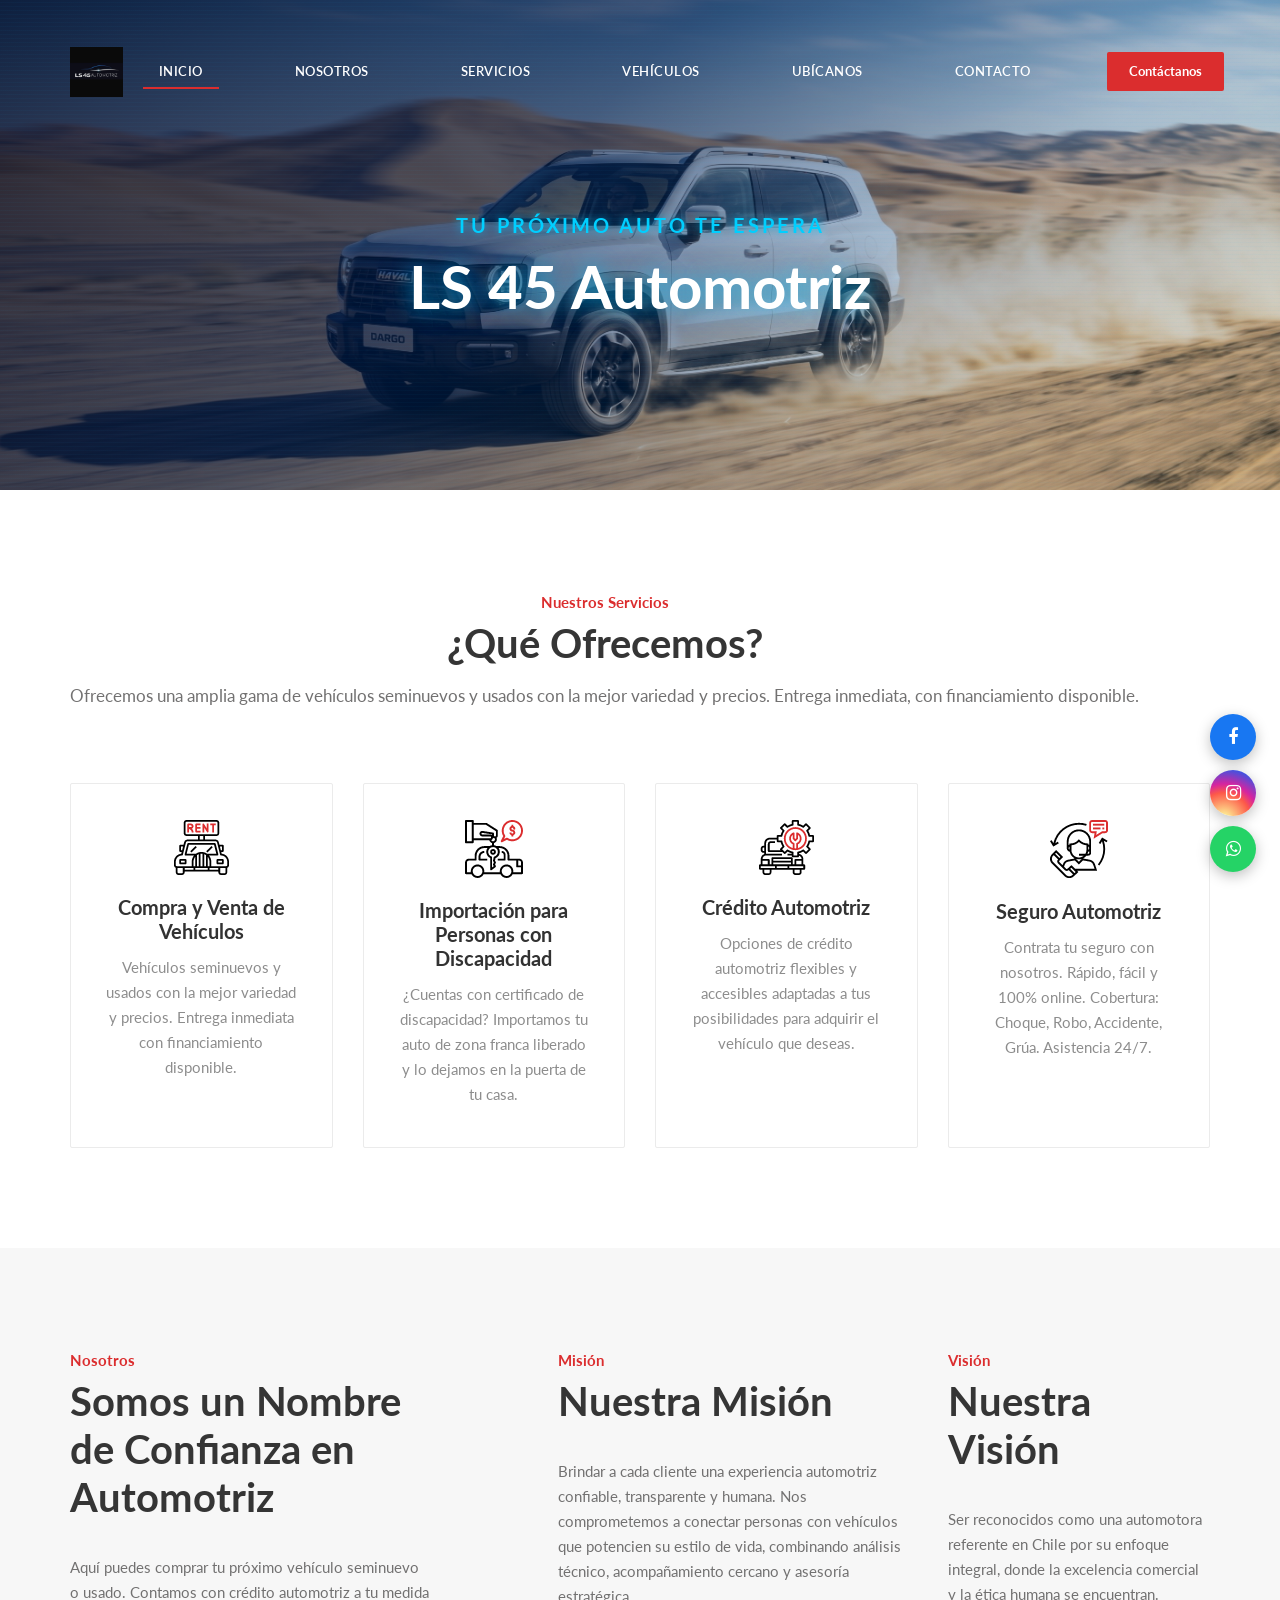
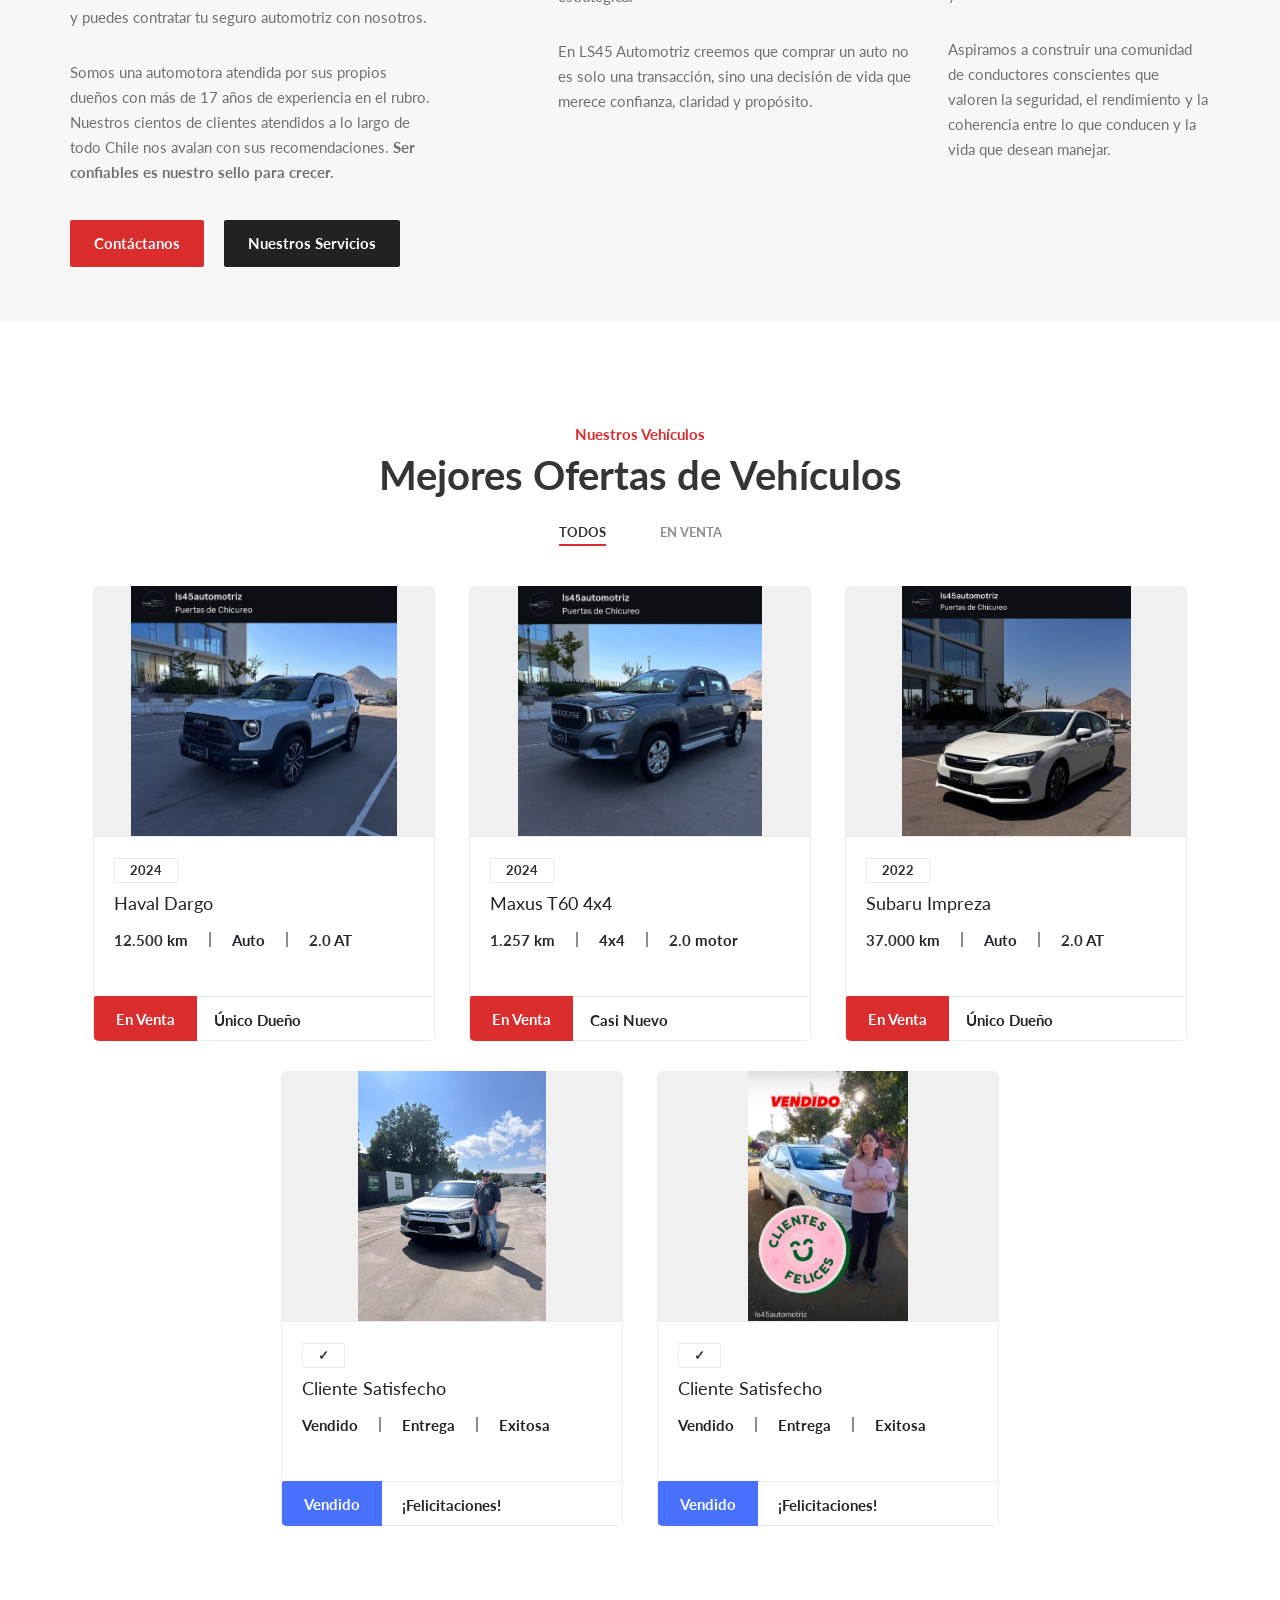
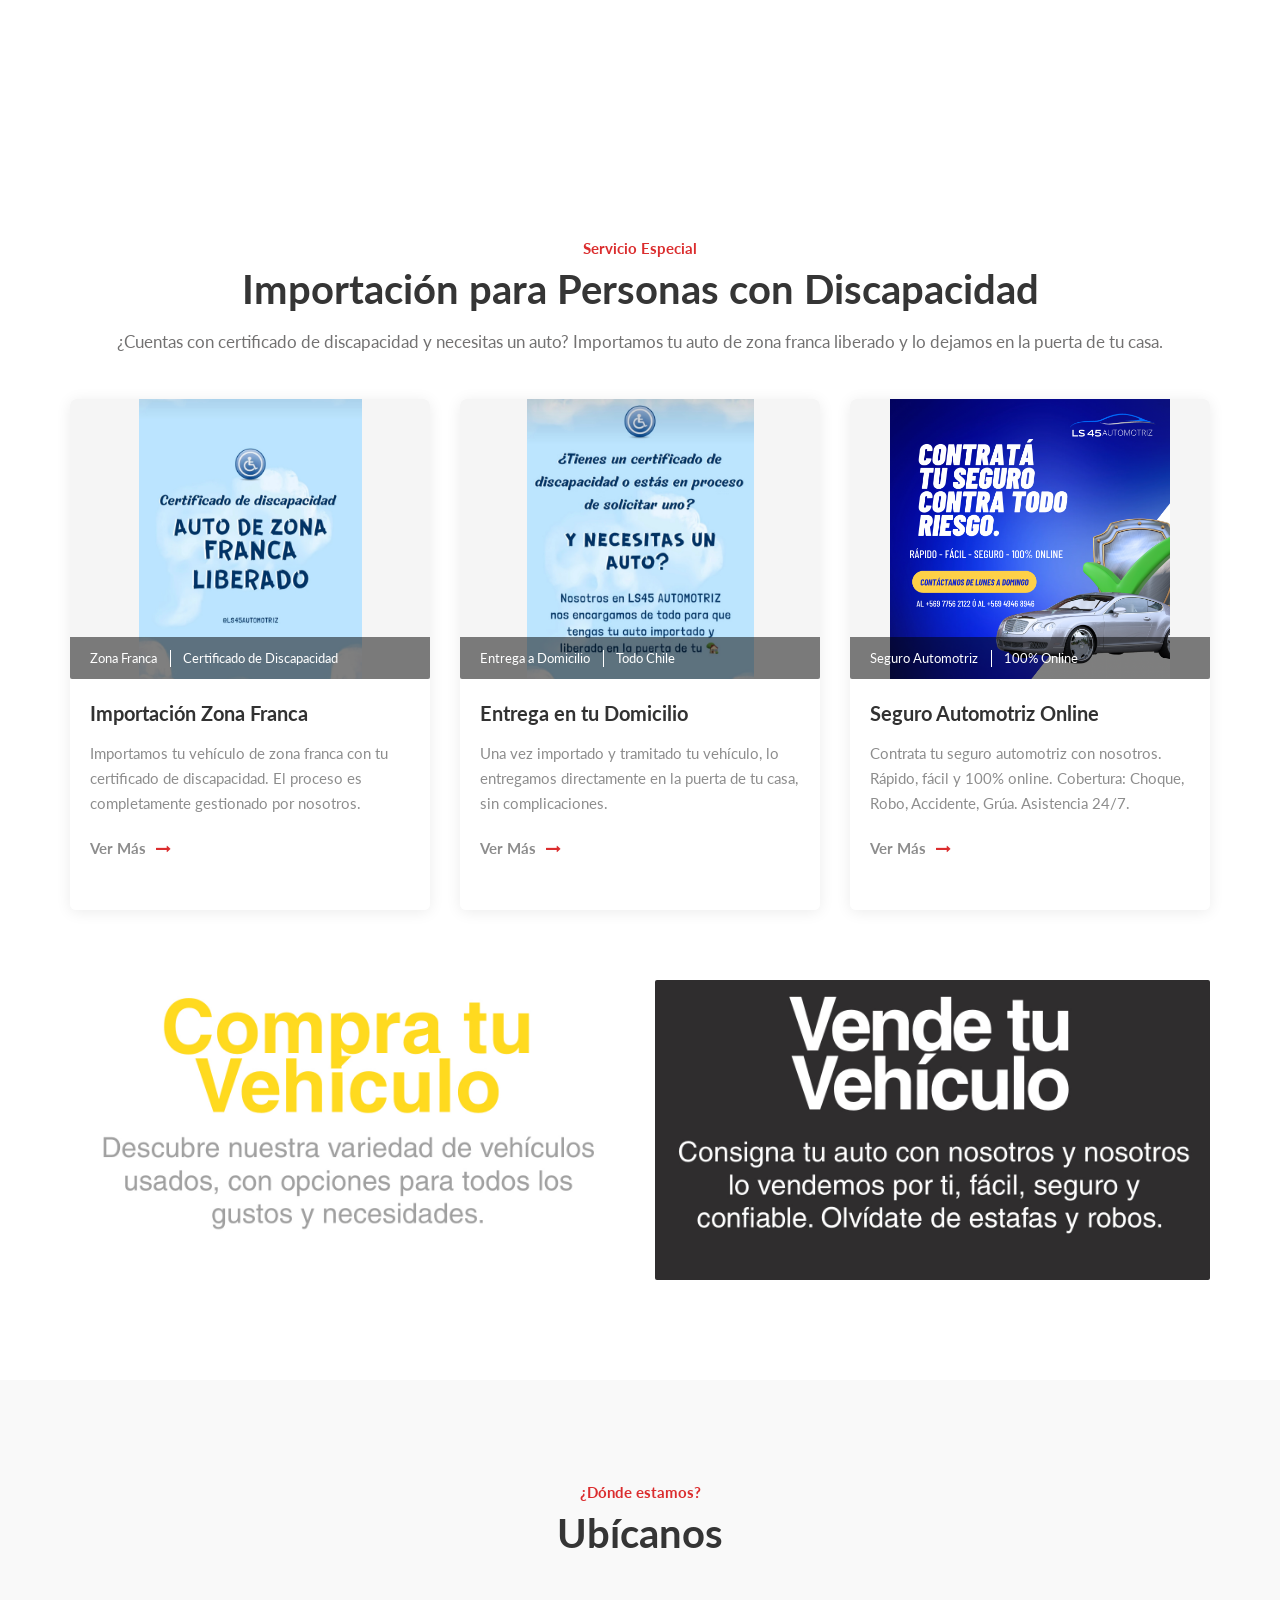
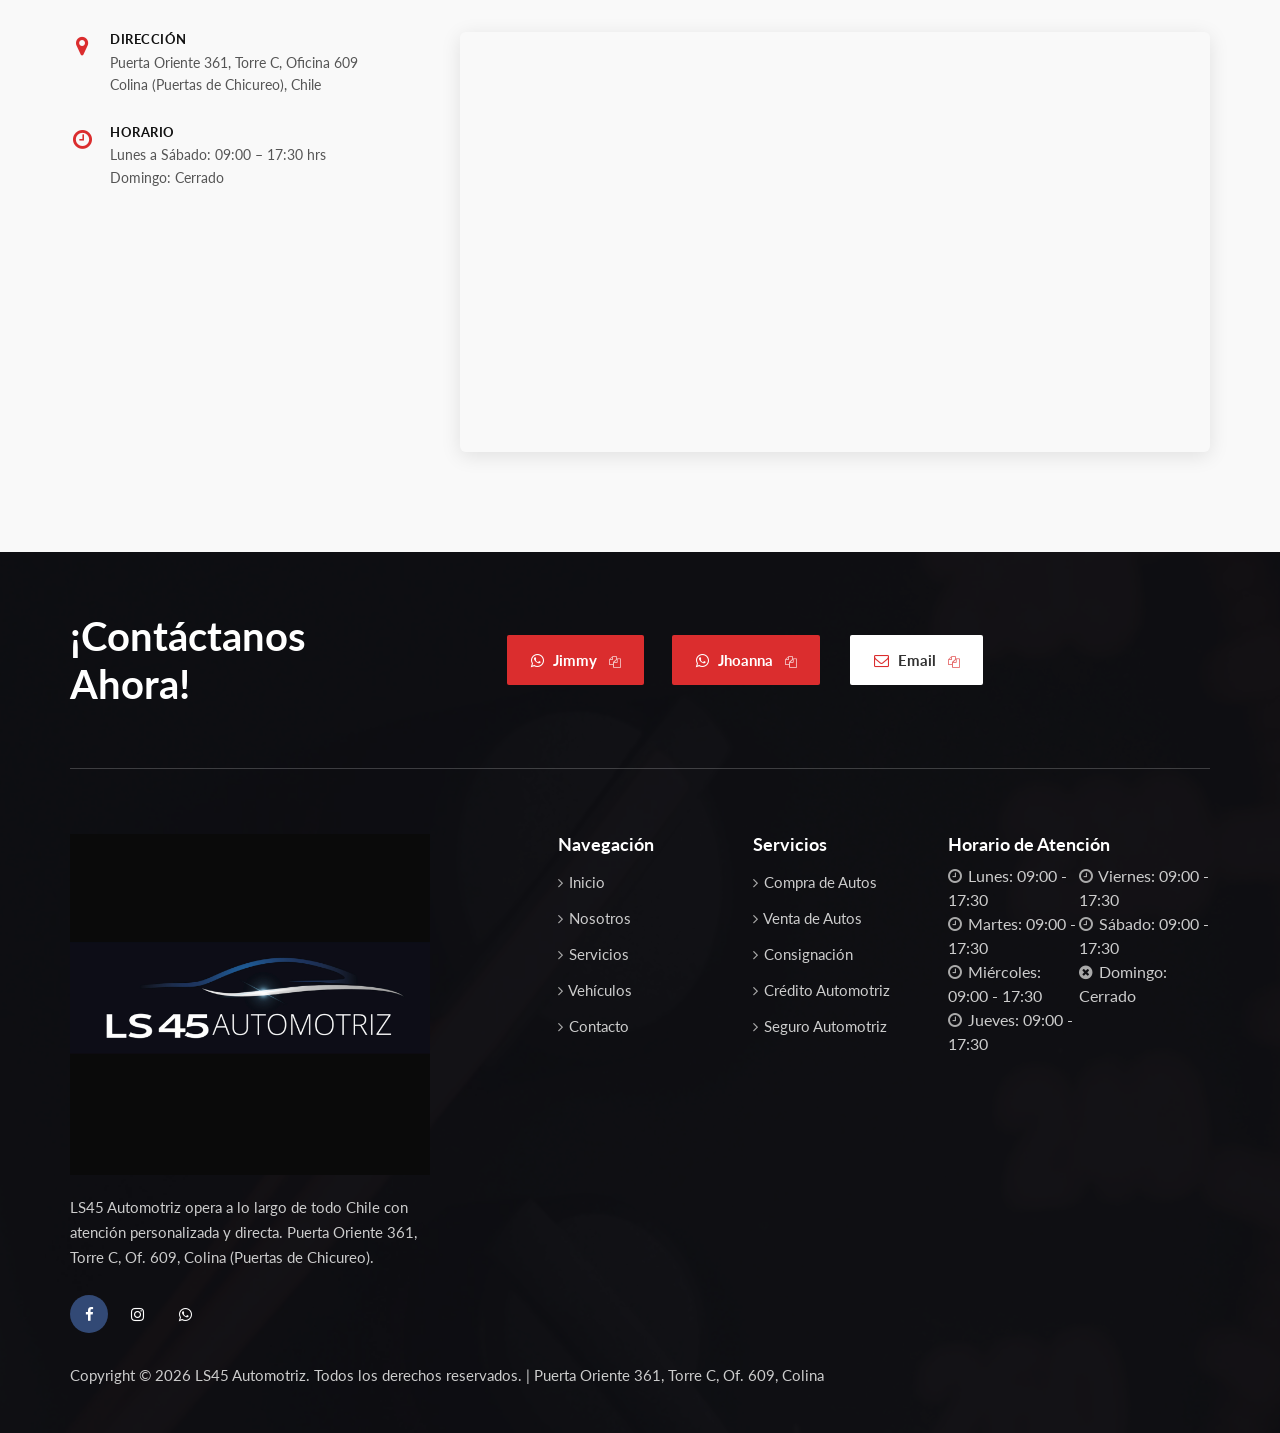
==== commit 9e2fc57d: "mejoras menores a la web" ====
--- a/index.html
+++ b/index.html
@@ -60,34 +60,7 @@
     <!-- Offcanvas Menu End -->
 
     <!-- Header Section Begin -->
-    <header class="header">
-        <div class="header__top">
-            <div class="container">
-                <div class="row">
-                    <div class="col-lg-7">
-                        <ul class="header__top__widget">
-                            <li><i class="fa fa-clock-o"></i> Lunes a Sábado: 09:00 - 17:30 hrs</li>
-                            <li><i class="fa fa-envelope-o"></i> ls45automotriz@gmail.com</li>
-                        </ul>
-                    </div>
-                    <div class="col-lg-5">
-                        <div class="header__top__right">
-                            <div class="header__top__phone">
-                                <i class="fa fa-phone"></i>
-                                <span>+56 9 7756 2122</span>
-                            </div>
-                            <div class="header__top__social">
-                                <a href="https://www.facebook.com/LS45Automotriz" target="_blank"><i
-                                        class="fa fa-facebook"></i></a>
-                                <a href="https://www.instagram.com/ls45automotriz" target="_blank"><i
-                                        class="fa fa-instagram"></i></a>
-                                <a href="https://wa.me/56977562122" target="_blank"><i class="fa fa-whatsapp"></i></a>
-                            </div>
-                        </div>
-                    </div>
-                </div>
-            </div>
-        </div>
+    <header class="header" id="main-header">
         <div class="container">
             <div class="row">
                 <div class="col-lg-2">
@@ -130,13 +103,6 @@
                             <span>TU PRÓXIMO AUTO TE ESPERA</span>
                             <h2>LS 45 Automotriz</h2>
                         </div>
-                        <!-- <div class="hero__text__price">
-                            <div class="car-model"><em>"No se trata de autos, se trata de personas"</em></div>
-                            <h2>+17<span> años de experiencia</span></h2>
-                        </div> -->
-                        <a href="https://wa.me/56977562122" target="_blank" class="primary-btn"><i
-                                class="fa fa-whatsapp"></i> Contáctanos</a>
-                        <a href="#servicios" class="primary-btn more-btn">Ver Servicios</a>
                     </div>
                 </div>
             </div>
@@ -394,33 +360,7 @@
     <!-- Car Section End -->
 
     <!-- Chooseus Section Begin -->
-    <section class="chooseus spad">
-        <div class="container">
-            <div class="row">
-                <div class="col-lg-5">
-                    <div class="chooseus__text">
-                        <div class="section-title">
-                            <h2>¿Por qué elegirnos?</h2>
-                            <p>Más de 17 años en el rubro y cientos de clientes satisfechos a lo largo de todo Chile nos
-                                avalan con sus recomendaciones.</p>
-                        </div>
-                        <ul>
-                            <li><i class="fa fa-check-circle"></i> Atendida por sus propios dueños con más de 17 años de
-                                experiencia.</li>
-                            <li><i class="fa fa-check-circle"></i> Atención fácil, clara y directa en todo el proceso de
-                                compra o venta.</li>
-                            <li><i class="fa fa-check-circle"></i> Contrato de consignación único con todas las
-                                especificaciones del proceso.</li>
-                            <li><i class="fa fa-check-circle"></i> Crédito automotriz y seguro disponible. Importación
-                                Zona Franca para personas con discapacidad.</li>
-                        </ul>
-                        <a href="#contacto" class="primary-btn">Contáctanos</a>
-                    </div>
-                </div>
-            </div>
-        </div>
-        <div class="chooseus__video set-bg" data-setbg="img/chooseus.png"></div>
-    </section>
+    <!-- Por qué elegirnos - Eliminado por decisión del cliente -->
     <!-- Chooseus Section End -->
 
     <!-- Importación Zona Franca Section Begin -->
@@ -495,18 +435,10 @@
         <div class="container">
             <div class="row">
                 <div class="col-lg-6 col-md-6">
-                    <div class="cta__item set-bg" data-setbg="img/cta/compra-tu-vehiculo.png">
-                        <h4>¿Quieres Comprar un Auto?</h4>
-                        <p>Tenemos la mejor selección de vehículos seminuevos y usados a tu medida con financiamiento
-                            disponible.</p>
-                    </div>
+                    <a href="https://wa.me/56977562122" target="_blank" class="cta__item cta__item--clickable set-bg" data-setbg="img/cta/compra-tu-vehiculo.png" title="Comprar un Auto"></a>
                 </div>
                 <div class="col-lg-6 col-md-6">
-                    <div class="cta__item set-bg" data-setbg="img/cta/vende-tu-vehiculo.png">
-                        <h4>¿Quieres Vender tu Auto?</h4>
-                        <p>Déjalo en consignación con nosotros. Lo vendemos por ti de forma fácil, segura y confiable.
-                            Transferencia inmediata.</p>
-                    </div>
+                    <a href="#contacto" class="cta__item cta__item--clickable set-bg" data-setbg="img/cta/vende-tu-vehiculo.png" title="Vender tu Auto"></a>
                 </div>
             </div>
         </div>
@@ -565,17 +497,30 @@
         style="background-image: url('img/footer-bg.png'); background-size: cover; background-position: center;">
         <div class="container">
             <div class="footer__contact">
-                <div class="row">
-                    <div class="col-lg-6 col-md-6">
+                <div class="row align-items-center">
+                    <div class="col-lg-4 col-md-4">
                         <div class="footer__contact__title">
                             <h2>¡Contáctanos Ahora!</h2>
                         </div>
                     </div>
-                    <div class="col-lg-6 col-md-6">
-                        <div class="footer__contact__option">
-                            <div class="option__item"><i class="fa fa-phone"></i> +56 9 7756 2122 (Jimmy)</div>
-                            <div class="option__item email"><i class="fa fa-envelope-o"></i> ls45automotriz@gmail.com
-                            </div>
+                    <div class="col-lg-4 col-md-4 text-center">
+                        <div class="footer__contact__option contact-phones">
+                            <button class="option__item copy-btn" data-copy="+56 9 7756 2122" title="Click para copiar">
+                                <i class="fa fa-whatsapp"></i> Jimmy
+                                <span class="copy-icon"><i class="fa fa-copy"></i></span>
+                            </button>
+                            <button class="option__item copy-btn" data-copy="+56 9 4946 8946" title="Click para copiar">
+                                <i class="fa fa-whatsapp"></i> Jhoanna
+                                <span class="copy-icon"><i class="fa fa-copy"></i></span>
+                            </button>
+                        </div>
+                    </div>
+                    <div class="col-lg-4 col-md-4 text-right">
+                        <div class="footer__contact__option contact-email">
+                            <button class="option__item email copy-btn" data-copy="ls45automotriz@gmail.com" title="Click para copiar">
+                                <i class="fa fa-envelope-o"></i> Email
+                                <span class="copy-icon"><i class="fa fa-copy"></i></span>
+                            </button>
                         </div>
                     </div>
                 </div>
@@ -638,8 +583,6 @@
                         <br>
 
                     </div>
-                    <p><strong>Jimmy:</strong> <a href="https://wa.me/56977562122">+56 9 7756 2122</a></p>
-                    <p><strong>Jhoanna:</strong> <a href="https://wa.me/56949468946">+56 9 4946 8946</a></p>
                 </div>
             </div>
             <div class="footer__copyright__text">
--- a/css/ls45-custom.css
+++ b/css/ls45-custom.css
@@ -628,7 +628,7 @@
 
 /* =============================================
    9. SERVICIOS - CARDS ALTURA UNIFORME
-============================================= */
+ ============================================= */
 
 #servicios .row {
     display: flex;
@@ -658,9 +658,184 @@
     flex: 1;
     margin-bottom: 0 !important;
 }
+
+
+/* =============================================
+   10. NAVBAR FIJO Y TRANSLUCIDO AL SCROLLEAR
+ ============================================= */
+
+body {
+    padding-top: 0 !important;
+}
+
+.header {
+    position: fixed;
+    top: 0;
+    left: 0;
+    width: 100%;
+    z-index: 1000;
+    transition: background 0.3s ease, box-shadow 0.3s ease, backdrop-filter 0.3s ease;
+    background: transparent;
+}
+
+/* Cuando el header es transparente (al inicio), textos claros */
+.header .header__menu ul li a {
+    color: #ffffff !important;
+}
+
+.header .header__nav__widget .primary-btn {
+    color: #ffffff !important;
+    border-color: rgba(255, 255, 255, 0.5);
+}
+
+.header.scrolled {
+    background: rgba(255, 255, 255, 0.75);
+    backdrop-filter: blur(10px);
+    -webkit-backdrop-filter: blur(10px);
+    box-shadow: 0 2px 20px rgba(0, 0, 0, 0.1);
+}
+
+.header.scrolled .header__logo img {
+    max-height: 45px;
+}
+
+.header.scrolled .header__menu ul li a {
+    color: #111 !important;
+}
+
+.header.scrolled .header__nav__widget .primary-btn {
+    background: #db2d2e;
+    color: #ffffff !important;
+    border-color: #db2d2e;
+}
+
+/* Ajuste para que el hero no quede debajo del navbar */
+.hero {
+    padding-top: 100px !important;
+}
+
+
+/* =============================================
+   11. CTA - CARDS CLICKABLES
+ ============================================= */
+
+.cta__item--clickable {
+    display: block;
+    position: relative;
+    overflow: hidden;
+    padding: 70px 50px !important;
+    min-height: 300px;
+    background-size: cover !important;
+    background-position: center !important;
+    cursor: pointer;
+    text-decoration: none !important;
+}
+
+.cta__item--clickable::before {
+    content: '';
+    position: absolute;
+    top: 0; left: 0;
+    width: 100%; height: 100%;
+    background: transparent;
+    z-index: 0;
+    transition: background 0.3s ease;
+}
+
+.cta__item--clickable:hover::before {
+    background: transparent;
+}
+
+.cta__item--clickable::after {
+    content: '';
+    position: absolute;
+    top: 0; left: 0;
+    width: 100%; height: 100%;
+    background: transparent;
+    z-index: 1;
+    pointer-events: none;
+    opacity: 0;
+    transition: opacity 0.3s ease;
+}
+
+.cta__item--clickable:hover::after {
+    opacity: 0;
+}
+
+
+/* =============================================
+   12. CONTACTO - BOTONES COPIAR EN COLUMNAS
+   Primera columna: WhatsApps | Segunda columna: Email
+ ============================================= */
+
+.footer__contact__option {
+    display: flex;
+    gap: 12px;
+    flex-wrap: wrap;
+}
+
+.footer__contact__option.contact-phones {
+    justify-content: flex-end;
+}
+
+.footer__contact__option.contact-email {
+    justify-content: flex-start;
+}
+
+.footer__contact__option .copy-btn {
+    font-size: 15px;
+    color: #ffffff;
+    background: #db2d2e;
+    display: inline-block;
+    font-weight: 700;
+    padding: 14px 18px 14px 24px;
+    border-radius: 2px;
+    border: none;
+    cursor: pointer;
+    transition: background 0.2s ease, transform 0.2s ease;
+}
+
+.footer__contact__option .copy-btn i:first-child {
+    margin-right: 5px;
+}
+
+.footer__contact__option .copy-btn .copy-icon {
+    margin-left: 8px;
+    font-size: 12px;
+    opacity: 0.7;
+    transition: opacity 0.2s ease;
+}
+
+.footer__contact__option .copy-btn.email {
+    background: #ffffff;
+    color: #323232;
+}
+
+.footer__contact__option .copy-btn.email i:first-child {
+    color: #db2d2e;
+}
+
+.footer__contact__option .copy-btn:hover {
+    background: #b01c1d;
+    transform: translateY(-2px);
+}
+
+.footer__contact__option .copy-btn.email:hover {
+    background: #f0f0f0;
+}
+
+.footer__contact__option .copy-btn:hover .copy-icon {
+    opacity: 1;
+}
+
+.copy-btn.copied {
+    background: #28a745 !important;
+    transform: translateY(0) !important;
+}
+
+
 /* =============================================
    RESPONSIVO MÓVIL
-============================================= */
+ ============================================= */
 
 @media (max-width: 992px) {
     /* Header */
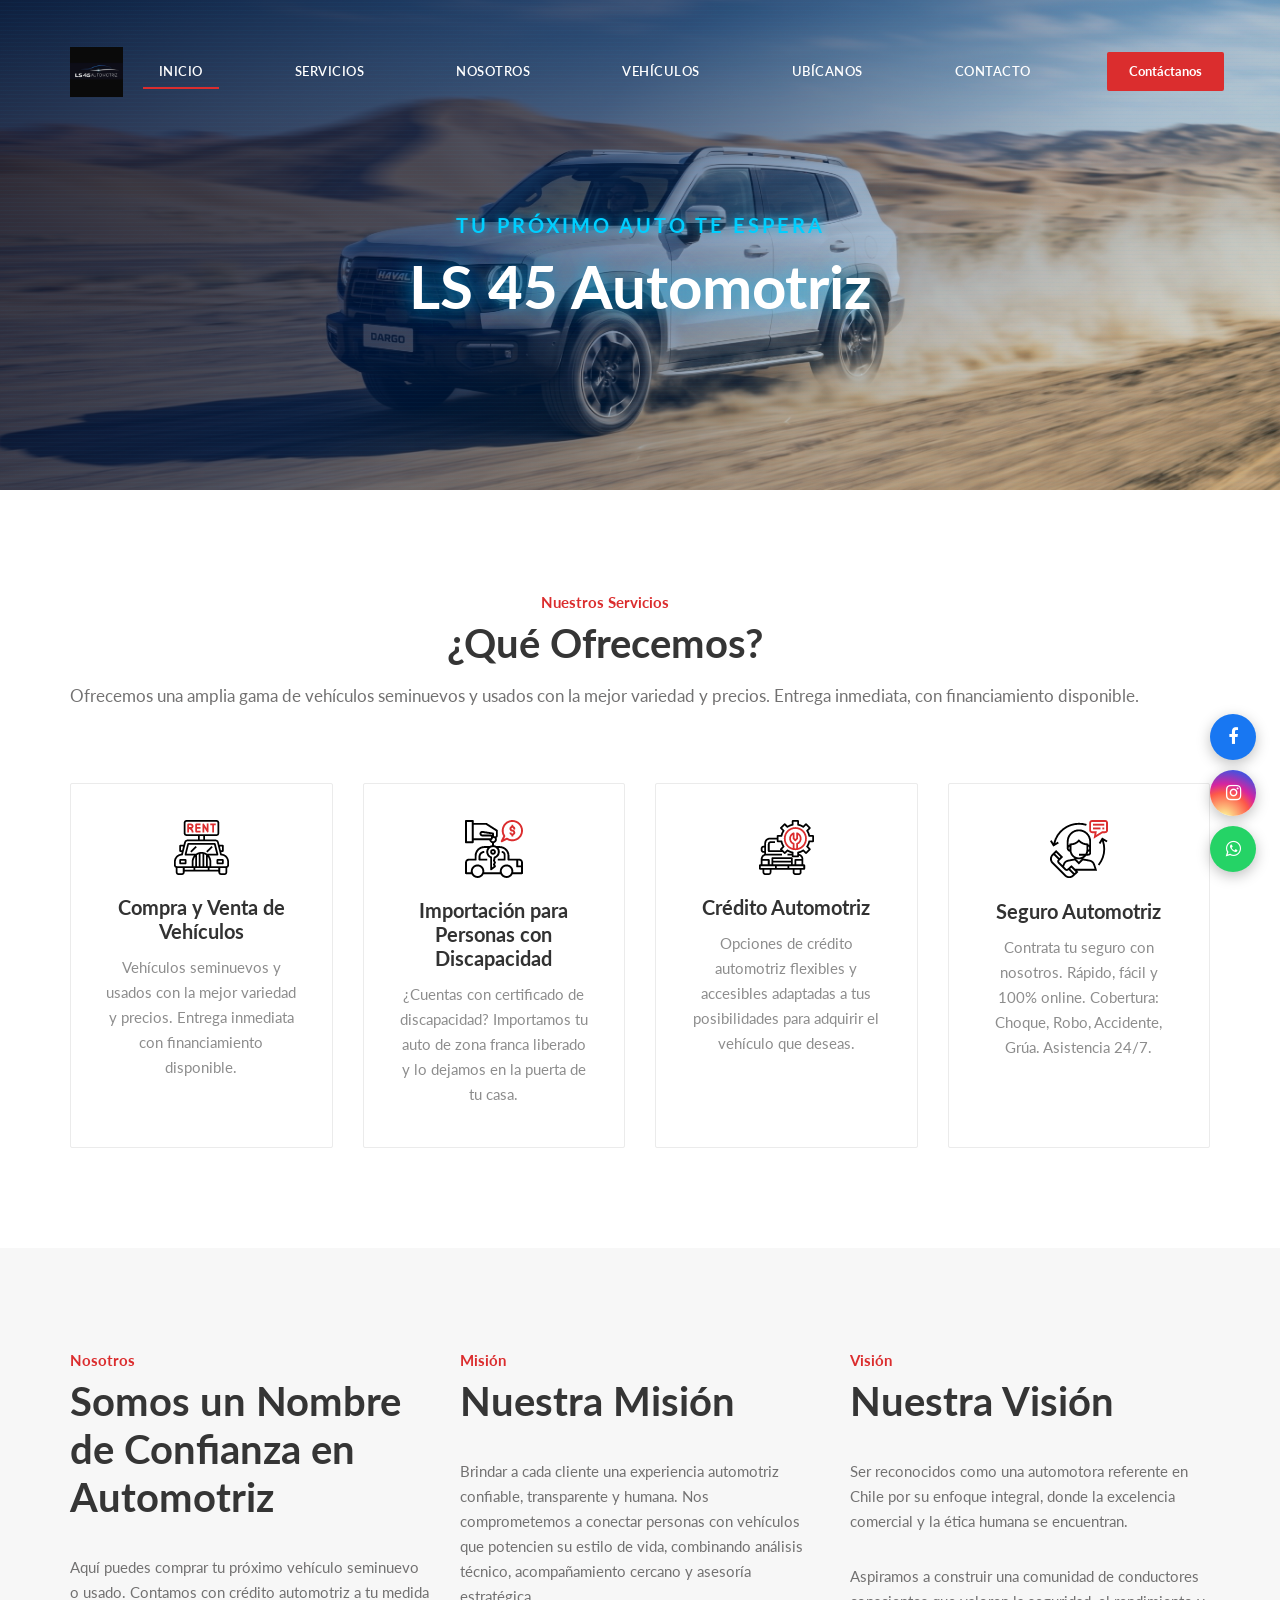
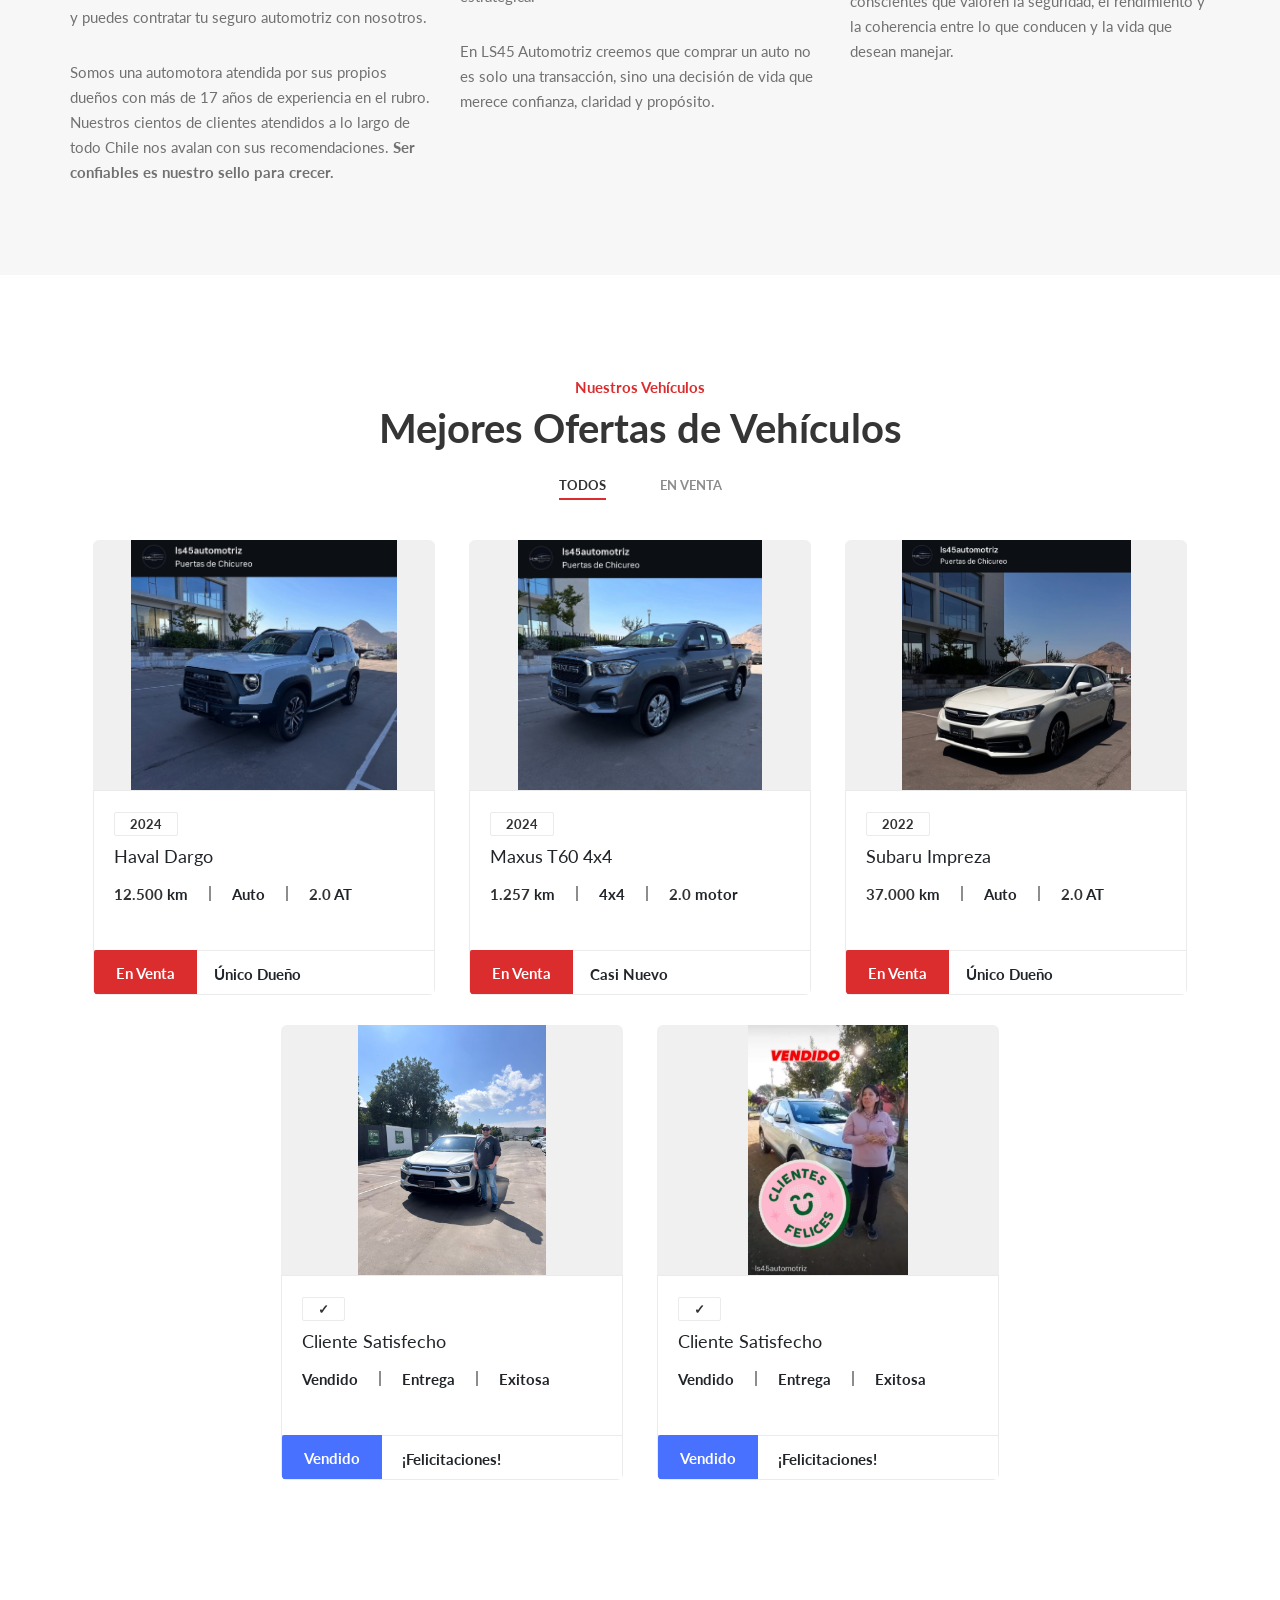
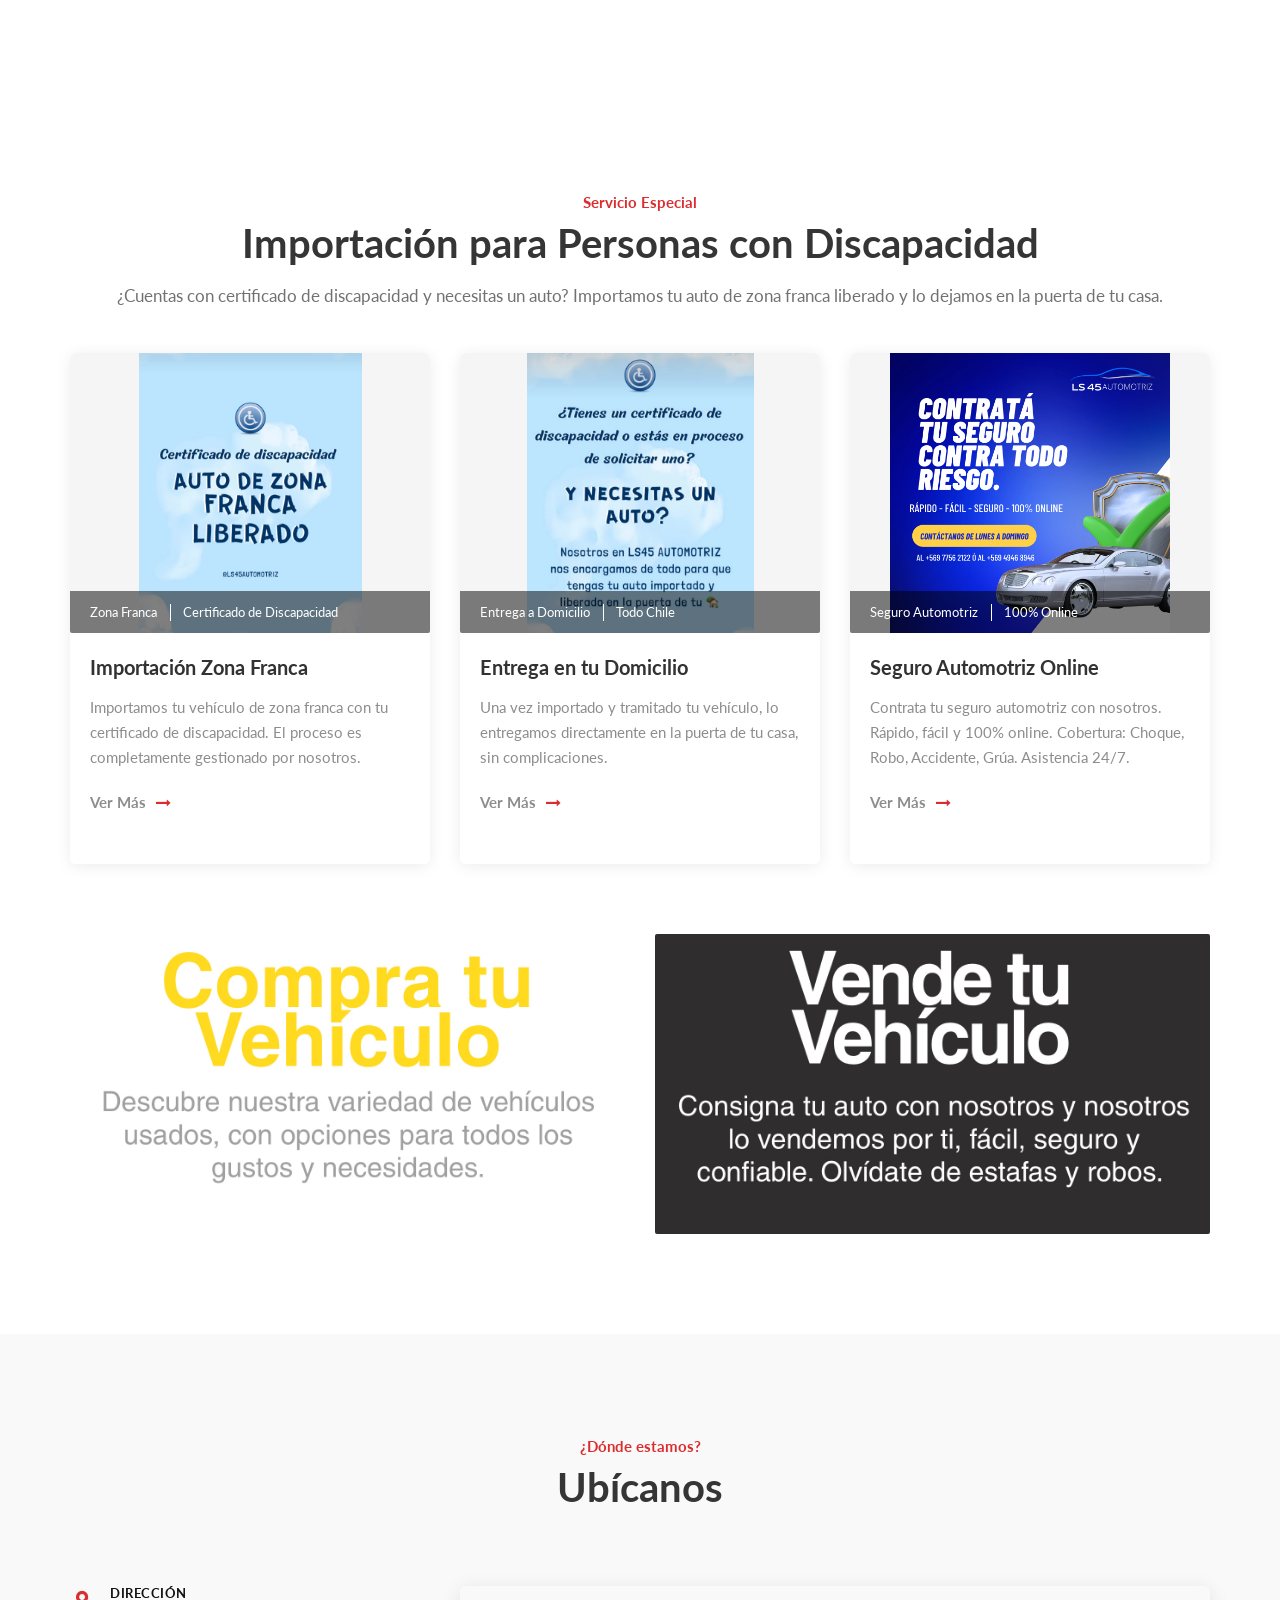
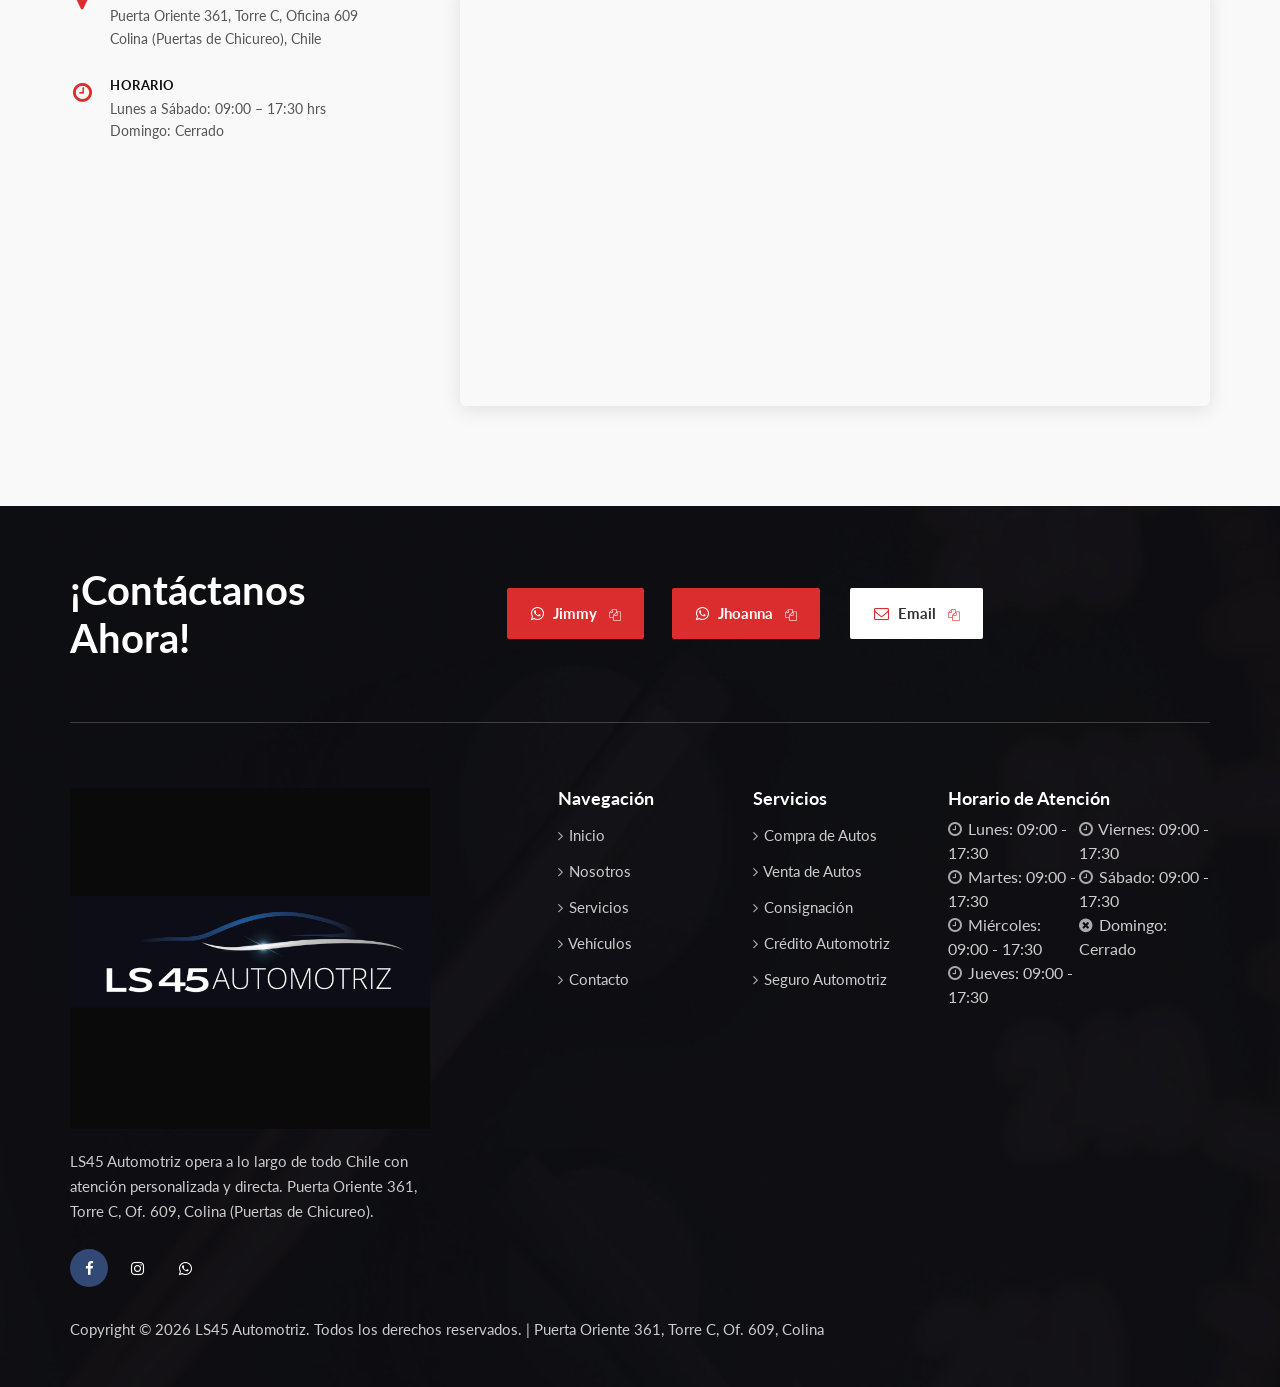
==== commit 0eb0ff0e: "Ajusta orden del menú y sección Nosotros" ====
--- a/index.html
+++ b/index.html
@@ -73,8 +73,8 @@
                         <nav class="header__menu">
                             <ul>
                                 <li class="active"><a href="#inicio">Inicio</a></li>
+                                <li><a href="#servicios">Servicios</a></li>
                                 <li><a href="#nosotros">Nosotros</a></li>
-                                <li><a href="#servicios">Servicios</a></li>
                                 <li><a href="#vehiculos">Vehículos</a></li>
                                 <li><a href="#ubicanos">Ubícanos</a></li>
                                 <li><a href="#contacto">Contacto</a></li>
@@ -178,13 +178,9 @@
                                 el rubro. Nuestros cientos de clientes atendidos a lo largo de todo Chile nos avalan con
                                 sus recomendaciones. <strong>Ser confiables es nuestro sello para crecer.</strong></p>
                         </div>
-                        <div class="feature__text__btn">
-                            <a href="#contacto" class="primary-btn">Contáctanos</a>
-                            <a href="#servicios" class="primary-btn partner-btn">Nuestros Servicios</a>
-                        </div>
-                    </div>
-                </div>
-                <div class="col-lg-4 offset-lg-1">
+                    </div>
+                </div>
+                <div class="col-lg-4">
                     <div class="feature__text">
                         <div class="section-title">
                             <span>Misión</span>
@@ -199,7 +195,7 @@
                         </div>
                     </div>
                 </div>
-                <div class="col-lg-3">
+                <div class="col-lg-4">
                     <div class="feature__text">
                         <div class="section-title">
                             <span>Visión</span>
@@ -630,4 +626,4 @@
     <script src="js/main.js"></script>
 </body>
 
-</html>+</html>
